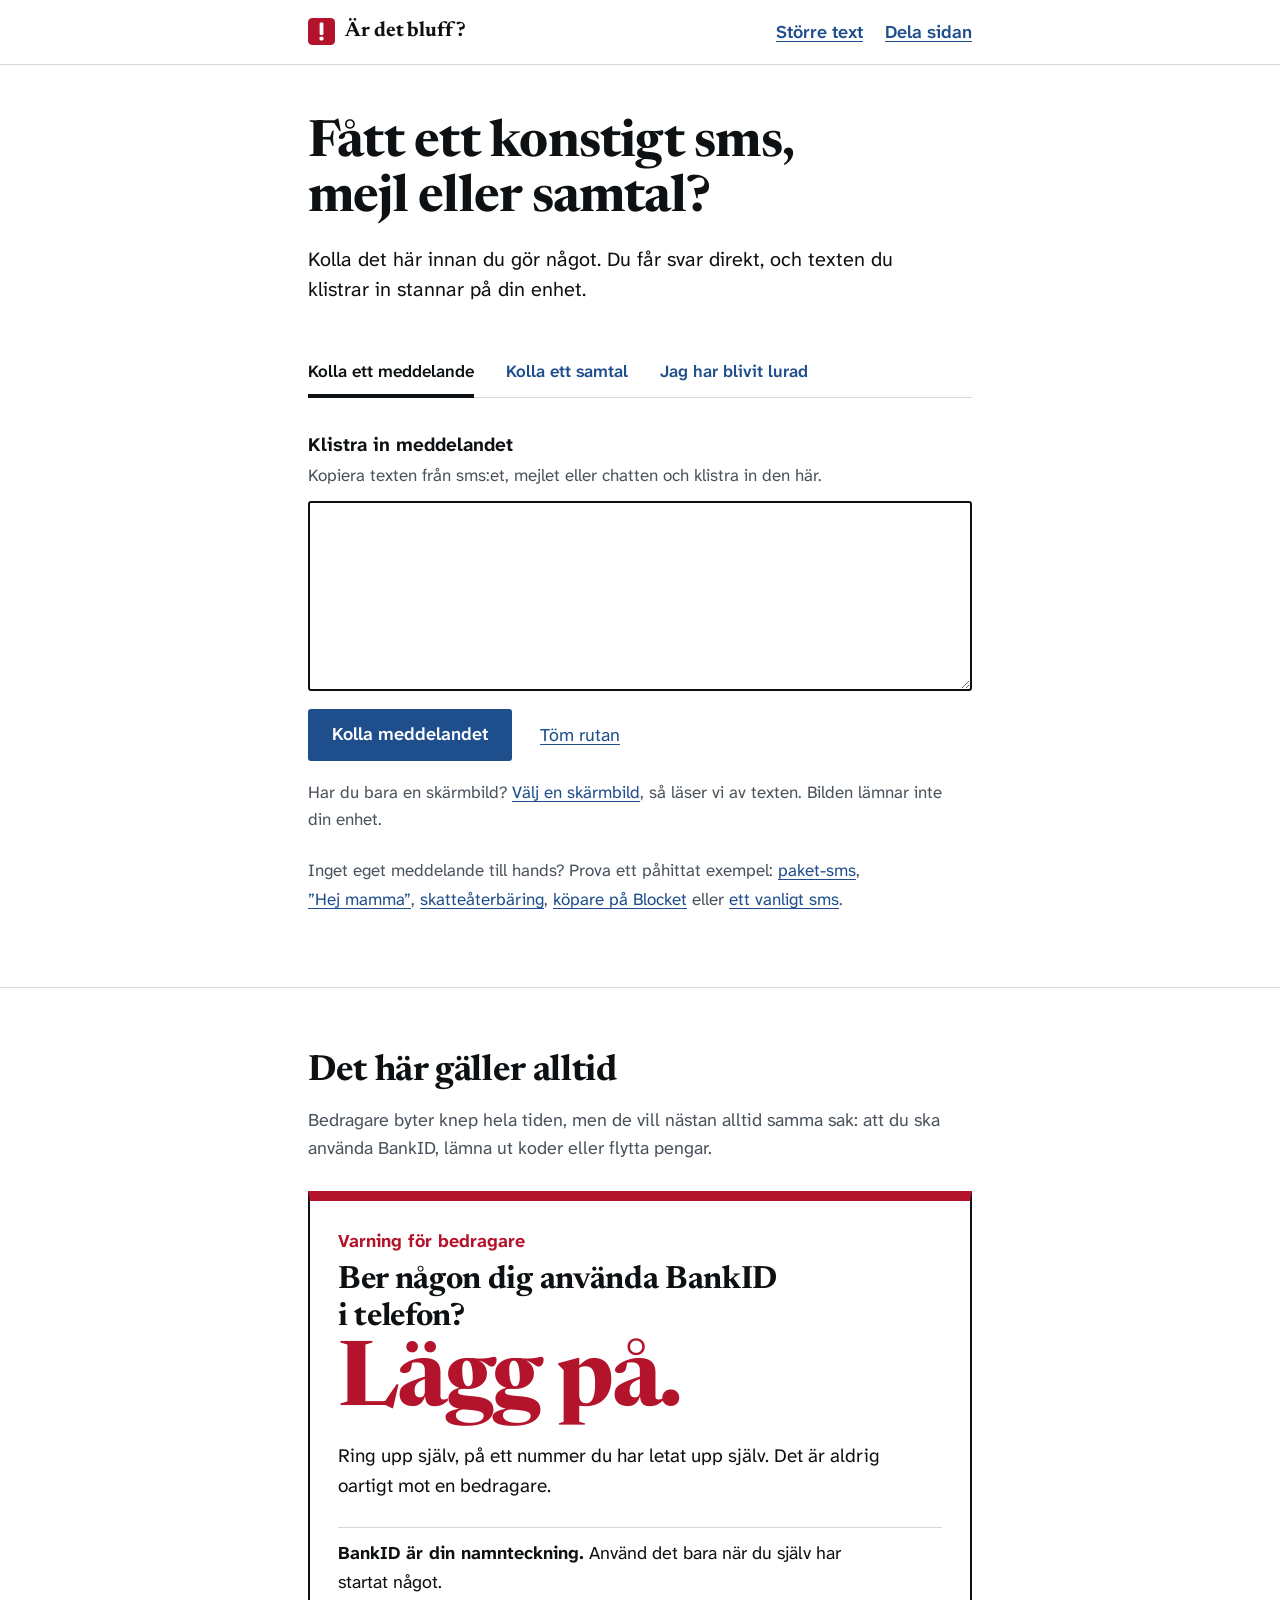
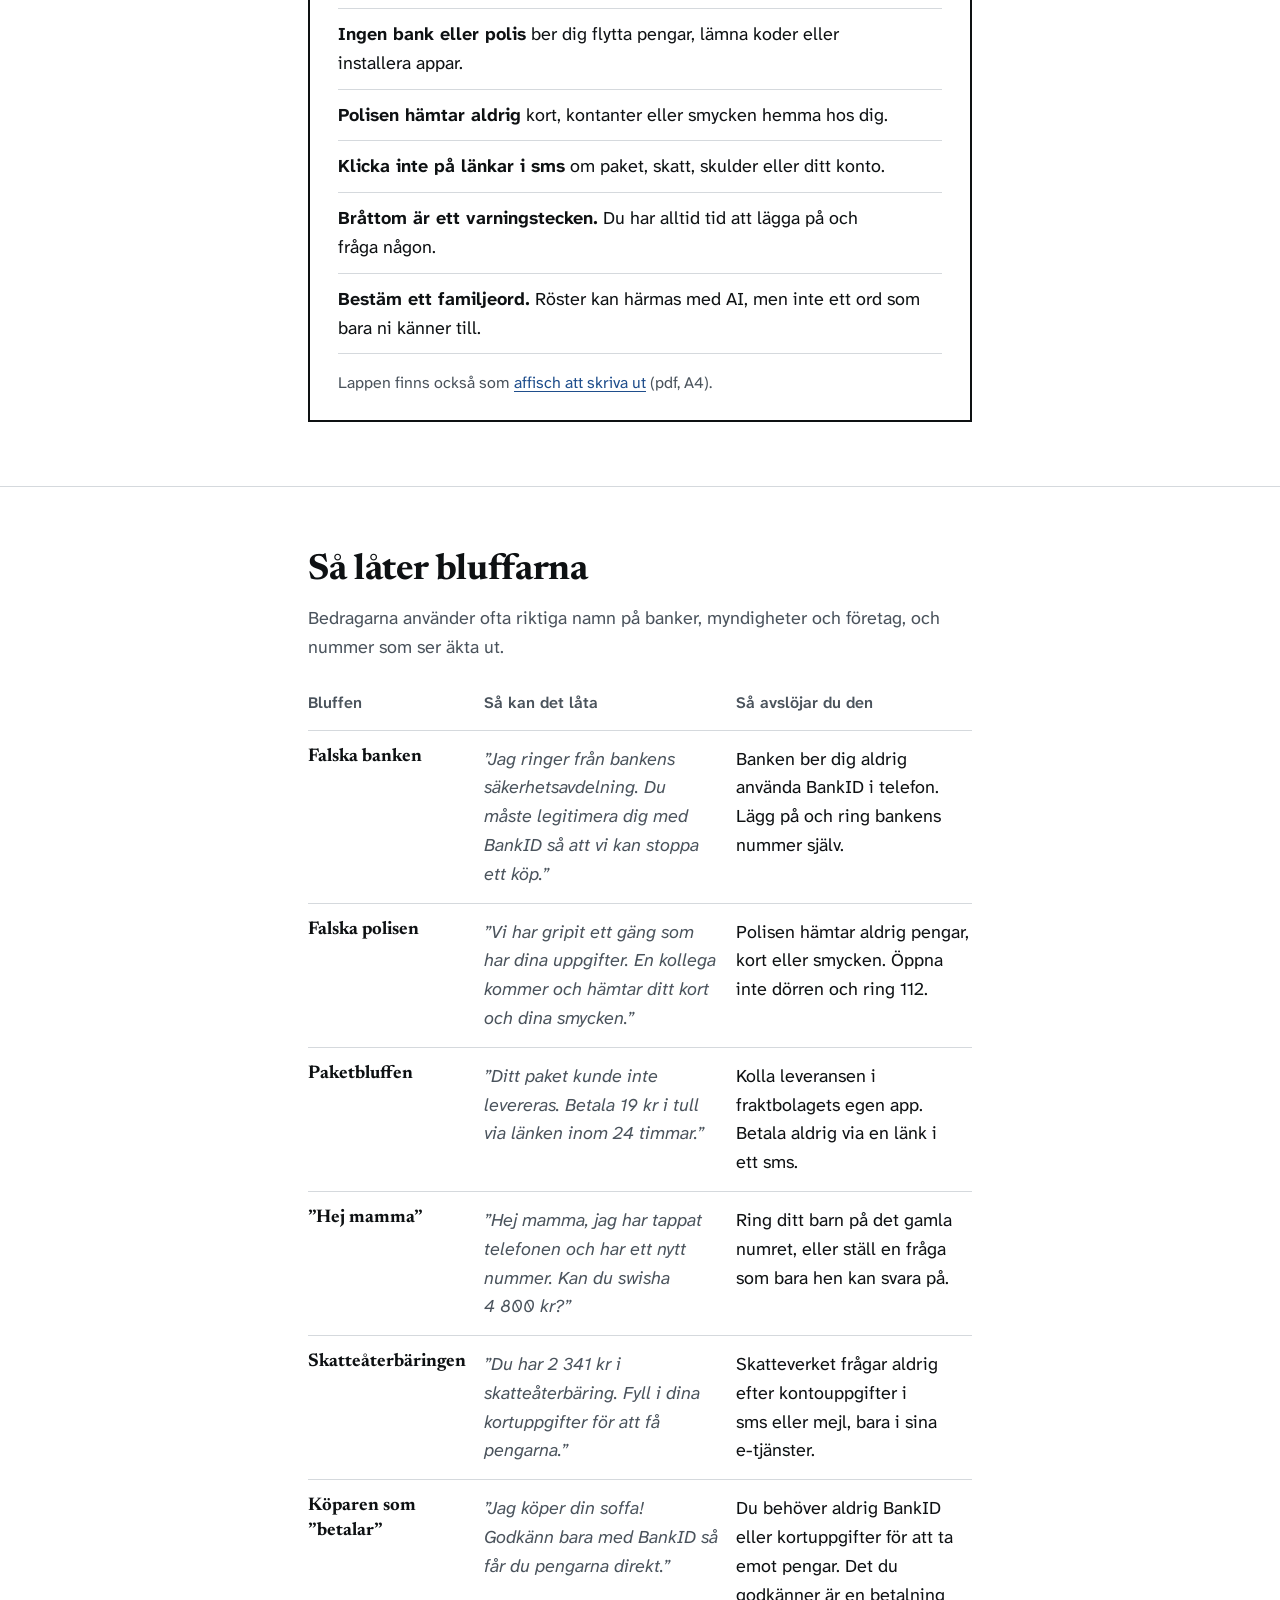
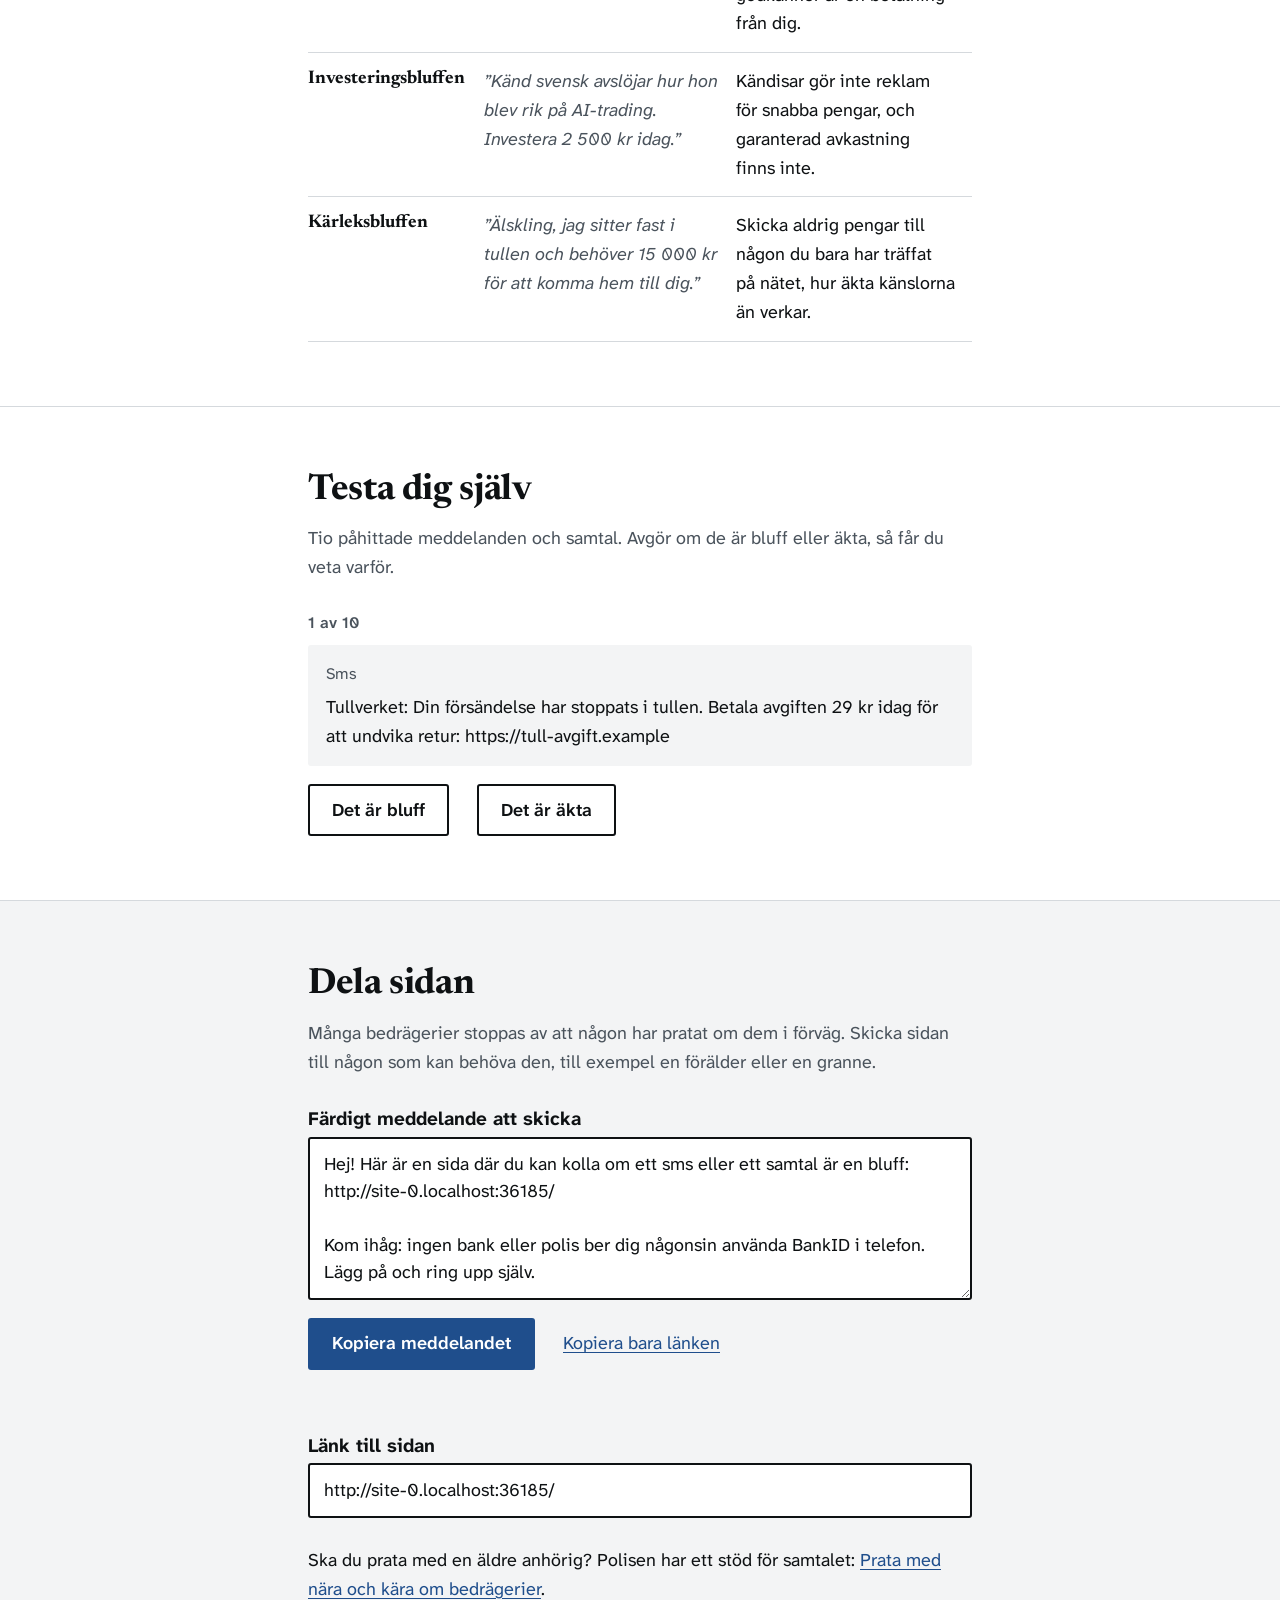
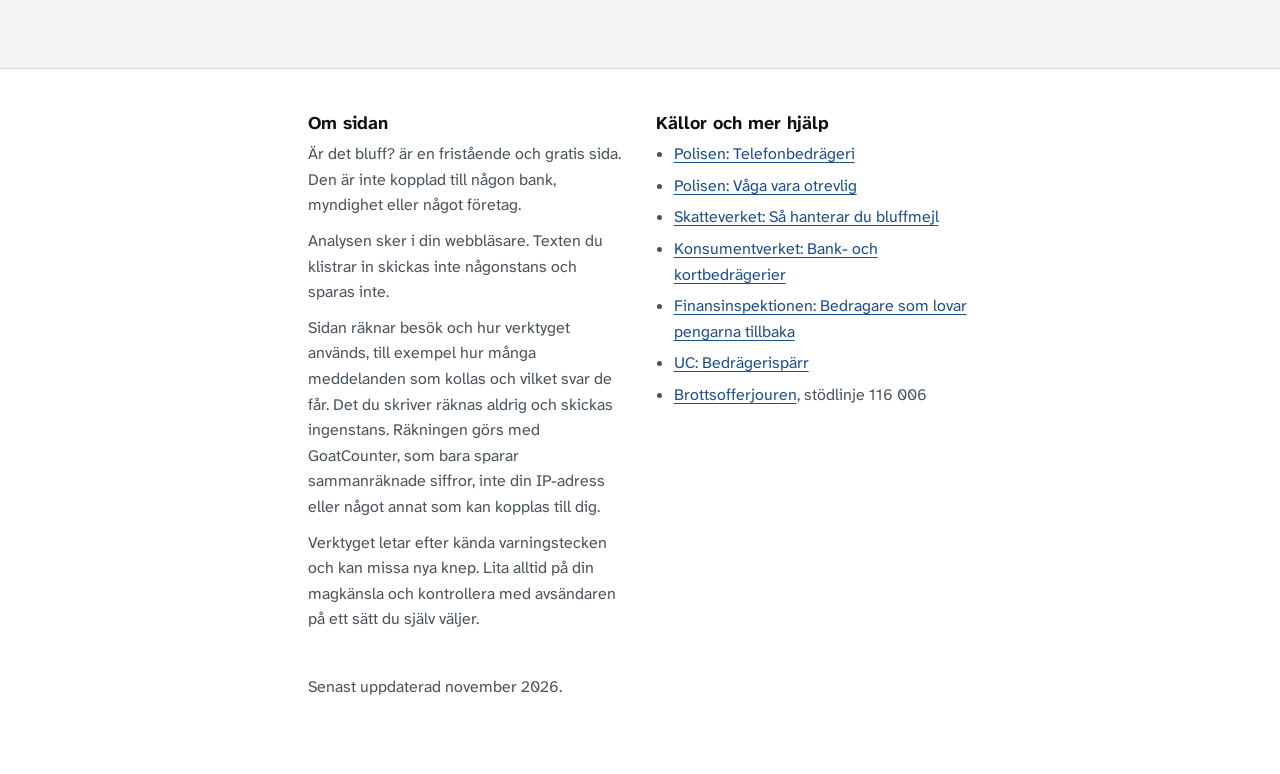
==== index.html @ 1d0a84f7 "Säkrare svar: bredare regler, grått lågt besked och rättade råd - Motorn känner igen 33 av granskarn" ====
<!doctype html>
<html lang="sv">
<head>
<meta charset="utf-8">
<meta name="viewport" content="width=device-width, initial-scale=1, viewport-fit=cover">
<meta property="og:title" content="Är det bluff?">
<meta property="og:description" content="Kolla om ett sms, mejl eller samtal är ett bedrägeri. Gratis och på svenska.">
<meta property="og:type" content="website">
<meta property="og:locale" content="sv_SE">
<meta property="og:url" content="https://tollegoransson-maker.github.io/ar-det-bluff/">
<meta property="og:image" content="https://tollegoransson-maker.github.io/ar-det-bluff/og.png">
<meta property="og:image:width" content="1200">
<meta property="og:image:height" content="630">
<meta property="og:image:alt" content="Är det bluff? Lägg på om någon ber dig använda BankID i telefon.">
<meta name="twitter:card" content="summary_large_image">
<meta name="theme-color" content="#FFFFFF">
<link rel="manifest" href="manifest.webmanifest">
<link rel="apple-touch-icon" href="icon-180.png">
<link rel="icon" href="data:image/svg+xml,%3Csvg xmlns=%27http://www.w3.org/2000/svg%27 viewBox=%270 0 64 64%27%3E%3Crect width=%2764%27 height=%2764%27 rx=%2712%27 fill=%27%23B4142B%27/%3E%3Cpath d=%27M28 13h8v26h-8zM28 45h8v8h-8z%27 fill=%27%23fff%27/%3E%3C/svg%3E">
<style>:root{color-scheme:light}[hidden]{display:none!important}</style>
<title>Är det bluff?</title>
<meta name="claude:viewport-fit-sides" content="cover">
<meta name="description" content="Kolla om ett sms, mejl eller samtal är ett bedrägeri. Gratis och på svenska. Texten du klistrar in stannar på din enhet.">
<link rel="preconnect" href="https://fonts.googleapis.com">
<link rel="preconnect" href="https://fonts.gstatic.com" crossorigin>
<link rel="stylesheet" href="https://fonts.googleapis.com/css2?family=Atkinson+Hyperlegible+Next:ital,wght@0,400;0,600;0,700;1,400&family=Newsreader:opsz,wght@6..72,600;6..72,700&display=swap">
<style>
/* Layout: en dokumentkolumn (44rem) som en tryckt konsumentguide. Varje del har sin egen form:
   verktyget, ett anslag som det i trappuppgången, en uppslagstabell och en numrerad lista.
   Rött betyder fara, gult är en överstrykningspenna. */
:root {
  --bg: #FFFFFF;
  --surface: #F3F4F5;
  --ink: #0E1113;
  --ink-2: #4A535C;
  --line: #D5D9DD;
  --field: #0E1113;
  --accent: #1F4E8C;
  --accent-hover: #163B6B;
  --on-accent: #FFFFFF;
  --danger: #B4142B;
  --danger-text: #B4142B;
  --on-danger: #FFFFFF;
  --caution-bg: #FFF0D4;
  --caution-ink: #5E3300;
  --calm-bg: #E8EFF7;
  --calm-ink: #163A63;
  --mark: #FFE27A;
  --mark-ink: #0E1113;
  --focus: #1F4E8C;
  /* Brödtexten är ritad för läsare med nedsatt syn, rubrikerna är en tidningsantikva. */
  --font-head: "Newsreader", Georgia, "Times New Roman", serif;
  --font-body: "Atkinson Hyperlegible Next", "Segoe UI", system-ui, -apple-system, Roboto, sans-serif;
}
@media (prefers-color-scheme: dark) {
  :root:not([data-theme="light"]) {
    --bg: #111315; --surface: #1A1D21; --ink: #ECEEF0; --ink-2: #A9B1BA; --line: #2D333A; --field: #8D97A1;
    --accent: #93B8EC; --accent-hover: #B7D0F3; --on-accent: #0B1624;
    --danger: #C1283E; --danger-text: #FF8F8F; --on-danger: #FFFFFF;
    --caution-bg: #35270F; --caution-ink: #FFD592;
    --calm-bg: #17283B; --calm-ink: #C3D9F4;
    --mark: #7F6110; --mark-ink: #FFF7DC; --focus: #93B8EC;
    color-scheme: dark;
  }
}
:root[data-theme="dark"] {
  --bg: #111315; --surface: #1A1D21; --ink: #ECEEF0; --ink-2: #A9B1BA; --line: #2D333A; --field: #8D97A1;
  --accent: #93B8EC; --accent-hover: #B7D0F3; --on-accent: #0B1624;
  --danger: #C1283E; --danger-text: #FF8F8F; --on-danger: #FFFFFF;
  --caution-bg: #35270F; --caution-ink: #FFD592;
  --calm-bg: #17283B; --calm-ink: #C3D9F4;
  --mark: #7F6110; --mark-ink: #FFF7DC; --focus: #93B8EC;
  color-scheme: dark;
}

*, *::before, *::after { box-sizing: border-box; }
html { -webkit-text-size-adjust: 100%; }
body { margin: 0; background: var(--bg); color: var(--ink); font-family: var(--font-body); font-size: 1.125rem; line-height: 1.6; }
a { color: var(--accent); text-underline-offset: 3px; }
a:hover { color: var(--accent-hover); text-decoration-thickness: 2px; }
:focus-visible { outline: 3px solid var(--focus); outline-offset: 3px; }
h1, h2, h3, h4 { text-wrap: balance; }
p, li, td { text-wrap: pretty; }
.sr { position: absolute; width: 1px; height: 1px; padding: 0; margin: -1px; overflow: hidden; clip: rect(0 0 0 0); white-space: nowrap; border: 0; }
.wrap {
  max-width: 44rem;
  margin-left: auto;
  margin-right: auto;
  padding-left: max(20px, env(safe-area-inset-left, 0px));
  padding-right: max(20px, env(safe-area-inset-right, 0px));
}

/* Sidhuvud */
.site-head { border-bottom: 1px solid var(--line); }
.head-row { display: flex; flex-wrap: wrap; align-items: center; justify-content: space-between; gap: 4px 16px; min-height: 64px; padding-block: 10px; }
.wordmark { font-family: var(--font-head); font-weight: 700; font-size: 1.3rem; letter-spacing: -0.005em; color: var(--ink); text-decoration: none; }
.wordmark:hover { color: var(--ink); }
.wordmark { display: inline-flex; align-items: center; gap: 10px; }
.mark { width: 1.3em; height: 1.3em; flex: none; }
.mark-bg { fill: var(--danger); }
.mark-fg { fill: var(--on-danger); }
.head-link { font-weight: 600; }

/* Inledning och verktyg */
.hero { padding-block: 52px 72px; }
h1 {
  font-family: var(--font-head); font-weight: 700;
  font-size: 2.4rem; font-size: clamp(2.2rem, 6.2vw, 3.2rem);
  line-height: 1.08; letter-spacing: -0.015em; margin: 0 0 16px; max-width: 15em;
}
.lead { font-size: 1.25rem; line-height: 1.5; margin: 0; max-width: 32em; }
.tabs { display: flex; gap: 32px; margin-top: 44px; border-bottom: 1px solid var(--line); }
.tab {
  -webkit-appearance: none; appearance: none; background: none; border: 0; border-bottom: 4px solid transparent;
  margin: 0 0 -1px; padding: 12px 0 12px; color: var(--accent); cursor: pointer; text-align: left;
  font-family: var(--font-body); font-weight: 600; font-size: 1.0625rem; line-height: 1.3;
}
.tab:hover { color: var(--accent-hover); text-decoration: underline; text-underline-offset: 3px; }
.tab[aria-selected="true"] { color: var(--ink); border-bottom-color: var(--ink); text-decoration: none; }
.panel { padding-top: 32px; }
.panel-intro { margin: 0 0 24px; max-width: 36em; }
.label { display: block; padding: 0; margin: 0 0 2px; font-weight: 700; font-size: 1.1875rem; }
.hint { margin: 0 0 12px; color: var(--ink-2); font-size: 1.0625rem; }
textarea, .field {
  display: block; width: 100%; padding: 12px 14px; border: 2px solid var(--field); border-radius: 3px;
  background: var(--bg); color: var(--ink); font: inherit; font-size: 1.125rem; line-height: 1.5;
}
textarea { min-height: 9.5rem; resize: vertical; }
.actions { display: flex; flex-wrap: wrap; align-items: center; gap: 12px 28px; margin-top: 18px; }
.btn {
  -webkit-appearance: none; appearance: none; display: inline-flex; align-items: center; justify-content: center;
  min-height: 52px; padding: 12px 24px; border: 0; border-radius: 3px; background: var(--accent); color: var(--on-accent);
  font-family: var(--font-body); font-weight: 600; font-size: 1.125rem; line-height: 1.2; cursor: pointer;
}
.btn:hover { background: var(--accent-hover); }
.linkbtn {
  -webkit-appearance: none; appearance: none; background: none; border: 0; padding: 0; margin: 0;
  color: var(--accent); font: inherit; text-decoration: underline; text-underline-offset: 3px; cursor: pointer;
}
.linkbtn:hover { color: var(--accent-hover); text-decoration-thickness: 2px; }
.linkbtn[aria-pressed="true"] { color: var(--ink); font-weight: 700; text-decoration: none; }
.examples { margin: 22px 0 0; max-width: 38em; color: var(--ink-2); font-size: 1.0625rem; line-height: 1.75; }

/* Svar */
.result { margin-top: 28px; }
.result:empty { display: none; }
.example-note { margin: 0 0 12px; color: var(--ink-2); font-size: 1rem; }
.verdict { padding: 22px 24px 24px; border-radius: 3px; background: var(--v-bg); color: var(--v-ink); }
.verdict.high { --v-bg: var(--danger); --v-ink: var(--on-danger); }
.verdict.medium { --v-bg: var(--caution-bg); --v-ink: var(--caution-ink); }
/* Inga träffar är inget friande besked: neutral grå, inte lugnande blå eller grön. */
.verdict.low { --v-bg: var(--surface); --v-ink: var(--ink); border-left: 5px solid var(--ink-2); }
.trunc { margin: 0 0 12px; font-weight: 600; }
.verdict-title {
  font-family: var(--font-head); font-weight: 700; font-size: 1.75rem; font-size: clamp(1.6rem, 4.6vw, 2.05rem);
  line-height: 1.15; letter-spacing: -0.01em; margin: 0 0 8px;
}
.verdict p { margin: 0; }
.verdict .verdict-kind { margin-top: 12px; font-size: 1.0625rem; }
.verdict ul { margin: 14px 0 0; padding-left: 1.25em; }
.verdict li + li { margin-top: 6px; }
.verdict a { color: inherit; font-weight: 700; }
.verdict .verdict-more { margin-top: 14px; }
.result h4 { margin: 32px 0 8px; font-size: 1.25rem; line-height: 1.3; }
.list { margin: 0; padding-left: 1.25em; }
.list li + li { margin-top: 8px; }
.official { margin: 16px 0 0; }
.marked { padding: 16px 18px; border-radius: 3px; background: var(--surface); white-space: pre-wrap; overflow-wrap: anywhere; max-height: 24rem; overflow: auto; }
.marked mark { color: var(--mark-ink); background: var(--mark); padding: 0 0.1em; border-radius: 2px; -webkit-box-decoration-break: clone; box-decoration-break: clone; }
.marked mark.crit { box-shadow: inset 0 -2px 0 var(--danger); }
.marked sup { font-family: var(--font-body); font-weight: 700; font-size: 0.72em; line-height: 0; margin-left: 0.2em; }
.key { margin: 14px 0 0; padding-left: 1.6em; color: var(--ink-2); }
.key li { padding-left: 0.2em; }
.key li + li { margin-top: 8px; }
.key li::marker { font-weight: 700; color: var(--ink); }
.key strong { color: var(--ink); }
.none { margin: 20px 0 0; }
.empty { margin: 0; color: var(--ink-2); }

/* Samtal */
.checks { min-width: 0; margin: 0; padding: 0; border: 0; }
.checks legend { margin-bottom: 10px; }
.check { display: grid; grid-template-columns: 30px minmax(0, 1fr); gap: 16px; align-items: start; padding: 14px 0; border-top: 1px solid var(--line); cursor: pointer; }
.check:last-of-type { border-bottom: 1px solid var(--line); }
.check input {
  -webkit-appearance: none; appearance: none; display: grid; place-items: center; width: 30px; height: 30px; margin: 0;
  border: 2px solid var(--field); border-radius: 3px; background: var(--bg); cursor: pointer;
}
.check input::after { content: ""; width: 14px; height: 8px; border-left: 3px solid var(--bg); border-bottom: 3px solid var(--bg); transform: translateY(-2px) rotate(-45deg); opacity: 0; }
.check input:checked { background: var(--ink); border-color: var(--ink); }
.check input:checked::after { opacity: 1; }
/* Rådet syns direkt under det man kryssar i, så att man inte behöver leta längst ner. */
.check-note { display: none; margin-top: 8px; padding-left: 12px; border-left: 4px solid var(--danger); font-weight: 600; }
.check-note.calm { border-left-color: var(--ink-2); }
.check input:checked + span .check-note { display: block; }
.callresult { margin-top: 28px; }
.callresult:empty { display: none; }
.callreset { margin: 16px 0 0; }

/* Lurad */
.steps { list-style: none; margin: 0; padding: 0; counter-reset: step; }
.steps li { counter-increment: step; display: grid; grid-template-columns: 2.5rem minmax(0, 1fr); gap: 8px; padding: 18px 0; border-top: 1px solid var(--line); }
.steps li:last-child { border-bottom: 1px solid var(--line); }
.steps li::before { content: counter(step); font-family: var(--font-head); font-weight: 700; font-size: 1.5rem; line-height: 1.2; }
.steps h3 { margin: 0 0 4px; font-size: 1.1875rem; line-height: 1.35; }
.steps p { margin: 0; }
.num { font-weight: 700; white-space: nowrap; }

/* Avsnitt */
.section { padding-block: 64px; border-top: 1px solid var(--line); }
h2 {
  font-family: var(--font-head); font-weight: 700; font-size: 1.9rem; font-size: clamp(1.75rem, 4.6vw, 2.25rem);
  line-height: 1.15; letter-spacing: -0.01em; margin: 0 0 12px;
}
.intro { margin: 0 0 28px; max-width: 36em; color: var(--ink-2); }

/* Anslaget, samma som affischen */
.notice { padding: 26px 28px 24px; border: 2px solid var(--ink); border-top: 10px solid var(--danger); background: var(--bg); }
.notice-kicker { margin: 0; font-weight: 700; color: var(--danger-text); }
.notice-q {
  margin: 6px 0 0; font-family: var(--font-head); font-weight: 700; font-size: 1.6rem; font-size: clamp(1.45rem, 4.4vw, 2rem);
  line-height: 1.15; letter-spacing: -0.01em; max-width: 17em;
}
.notice-stop {
  margin: 6px 0 0; font-family: var(--font-head); font-weight: 700; font-size: 4rem; font-size: clamp(3.3rem, 13vw, 5.6rem);
  line-height: 0.95; letter-spacing: -0.025em; color: var(--danger-text);
}
.notice-sub { margin: 14px 0 0; font-size: 1.1875rem; max-width: 30em; }
.notice-rules { list-style: none; margin: 26px 0 0; padding: 0; }
.notice-rules li { padding: 11px 0; border-top: 1px solid var(--line); }
.notice-rules li:last-child { border-bottom: 1px solid var(--line); }
.notice-foot { margin: 16px 0 0; font-size: 1rem; color: var(--ink-2); }

/* Uppslagstabellen */
.scams { width: 100%; border-collapse: collapse; }
.scams th, .scams td { padding: 14px 18px 14px 0; border-top: 1px solid var(--line); text-align: left; vertical-align: top; }
.scams thead th { padding-top: 0; border-top: 0; color: var(--ink-2); font-size: 1rem; font-weight: 600; }
.scams tbody tr:last-child > * { border-bottom: 1px solid var(--line); }
.scams tbody th { width: 24%; font-family: var(--font-head); font-weight: 700; font-size: 1.15rem; line-height: 1.35; }
.scams td.say { width: 38%; color: var(--ink-2); font-style: italic; }
.scams td:last-child { padding-right: 0; }

/* Dela */
.section-share { background: var(--surface); }
.copystatus { min-height: 1.6em; margin: 12px 0 0; font-weight: 600; }
.linkline { margin-top: 20px; }
.share-more { margin: 28px 0 0; max-width: 38em; }

/* Större text, uppläsning och skärmbild */
html.big { font-size: 118.75%; }
.head-tools { display: flex; align-items: center; gap: 22px; }
.head-tools .linkbtn { font-weight: 600; }
.head-tools { margin-left: auto; }
.wordmark, .head-tools .linkbtn, .head-tools a { white-space: nowrap; }
.speak { margin-top: 14px; }
.verdict .panel-link { color: inherit; font-weight: 700; }
.ocr-line { margin: 18px 0 0; color: var(--ink-2); font-size: 1.0625rem; }
.ocr-status { margin: 10px 0 0; font-weight: 600; }
.ocr-status:empty { display: none; }
.helpful { margin: 24px 0 0; color: var(--ink-2); }

/* Testa dig själv */
.quiz { max-width: 38em; }
.quiz-count { margin: 0 0 10px; color: var(--ink-2); font-size: 1rem; font-weight: 600; }
.quiz-msg { padding: 16px 18px; border-radius: 3px; background: var(--surface); }
.quiz-from { margin: 0 0 6px; color: var(--ink-2); font-size: 1rem; }
.quiz-text { margin: 0; white-space: pre-wrap; overflow-wrap: anywhere; }
.btn-alt { background: transparent; color: var(--ink); box-shadow: inset 0 0 0 2px var(--ink); }
.btn-alt:hover { background: var(--surface); }
.btn-alt[aria-pressed="true"] { background: var(--ink); color: var(--bg); }
.btn[disabled] { cursor: default; }
.btn-alt[disabled]:not([aria-pressed="true"]) { opacity: 0.45; }
.quiz-feedback { margin-top: 18px; padding: 18px 20px; border-radius: 3px; }
.quiz-feedback.right { background: var(--calm-bg); color: var(--calm-ink); }
.quiz-feedback.wrong { background: var(--caution-bg); color: var(--caution-ink); }
.quiz-feedback h3 { margin: 0 0 6px; font-family: var(--font-head); font-weight: 700; font-size: 1.4rem; line-height: 1.2; }
.quiz-feedback p { margin: 0; }
.quiz-score { margin: 0 0 8px; font-family: var(--font-head); font-weight: 700; font-size: 2rem; font-size: clamp(1.8rem, 5vw, 2.4rem); line-height: 1.1; }
.quiz-comment { margin: 0; }

/* Sidfot */
.site-foot { padding-block: 44px 64px; border-top: 1px solid var(--line); color: var(--ink-2); font-size: 1rem; }
.foot-grid { display: grid; gap: 32px; }
.site-foot h2 { margin: 0 0 8px; font-family: var(--font-body); font-weight: 700; font-size: 1.125rem; letter-spacing: 0; color: var(--ink); }
.site-foot p { margin: 0 0 10px; }
.sources { margin: 0; padding-left: 1.1em; }
.sources li + li { margin-top: 6px; }
.updated { grid-column: 1 / -1; margin: 0; }

@media (min-width: 720px) {
  .foot-grid { grid-template-columns: repeat(2, minmax(0, 1fr)); }
}
@media (max-width: 640px) {
  .scams thead { position: absolute; width: 1px; height: 1px; overflow: hidden; clip: rect(0 0 0 0); }
  .scams, .scams tbody, .scams tr, .scams th, .scams td { display: block; width: auto; }
  .scams tbody tr { padding: 16px 0; border-top: 1px solid var(--line); }
  .scams tbody tr:last-child { border-bottom: 1px solid var(--line); }
  .scams tbody th, .scams td { padding: 0; border: 0 !important; }
  .scams tbody th, .scams td.say { width: auto; }
  .scams td { margin-top: 8px; }
  .scams td::before { content: attr(data-label); display: block; color: var(--ink-2); font-size: 0.95rem; font-style: normal; font-weight: 600; }
}
@media (max-width: 600px) {
  .hero { padding-block: 24px 56px; }
  h1 { font-size: 1.95rem; margin-bottom: 10px; }
  .lead { font-size: 1.125rem; }
  .section { padding-block: 48px; }
  .tabs { display: grid; grid-template-columns: repeat(3, minmax(0, 1fr)); gap: 14px; margin-top: 24px; }
  .tab { font-size: 1rem; }
  .panel { padding-top: 22px; }
  .verdict { padding: 18px 18px 20px; }
  .notice { padding: 20px 18px 18px; }
}
/* Smala skärmar och stor text: flikarna ställs under varandra så att långa ord får plats */
@media (max-width: 420px) {
  .tabs { display: grid; grid-template-columns: minmax(0, 1fr); gap: 0; }
  .tab { margin: 0; padding: 10px 0 10px 12px; border-bottom: 0; border-left: 4px solid transparent; }
  .tab[aria-selected="true"] { border-left-color: var(--ink); }
}
@media (max-width: 600px) {
  html.big .tabs { display: grid; grid-template-columns: minmax(0, 1fr); gap: 0; }
  html.big .tab { margin: 0; padding: 10px 0 10px 12px; border-bottom: 0; border-left: 4px solid transparent; }
  html.big .tab[aria-selected="true"] { border-left-color: var(--ink); }
}
@media (prefers-reduced-motion: reduce) {
  *, *::before, *::after { animation: none !important; transition: none !important; }
}
</style>
</head>
<body>
<header class="site-head">
  <div class="wrap head-row">
    <a class="wordmark" href="#verktyg"><svg class="mark" viewBox="0 0 100 100" aria-hidden="true"><rect class="mark-bg" width="100" height="100" rx="16"/><rect class="mark-fg" x="43" y="17" width="14" height="46" rx="4"/><circle class="mark-fg" cx="50" cy="76" r="8"/></svg>Är det bluff?</a>
    <div class="head-tools">
      <button class="linkbtn" id="bigtext" type="button" aria-pressed="false">Större text</button>
      <a class="head-link" href="#dela">Dela sidan</a>
    </div>
  </div>
</header>

<main>
  <section class="hero" id="verktyg" aria-labelledby="titel">
    <div class="wrap">
      <h1 id="titel">Fått ett konstigt sms, mejl eller samtal?</h1>
      <p class="lead">Kolla det här innan du gör något. Du får svar direkt, och texten du klistrar in stannar på din enhet.</p>

      <div class="tabs" role="tablist" aria-label="Vad vill du kolla?">
        <button class="tab" role="tab" id="tab-meddelande" aria-controls="panel-meddelande" aria-selected="true">Kolla ett meddelande</button>
        <button class="tab" role="tab" id="tab-samtal" aria-controls="panel-samtal" aria-selected="false" tabindex="-1">Kolla ett samtal</button>
        <button class="tab" role="tab" id="tab-lurad" aria-controls="panel-lurad" aria-selected="false" tabindex="-1">Jag har blivit lurad</button>
      </div>

      <div class="panel" role="tabpanel" id="panel-meddelande" aria-labelledby="tab-meddelande">
        <label class="label" for="msg">Klistra in meddelandet</label>
        <p class="hint" id="msg-hint">Kopiera texten från sms:et, mejlet eller chatten och klistra in den här.</p>
        <textarea id="msg" rows="6" spellcheck="false" autocomplete="off" aria-describedby="msg-hint"></textarea>
        <div class="actions">
          <button class="btn" id="check" type="button">Kolla meddelandet</button>
          <button class="linkbtn" id="clear" type="button">Töm rutan</button>
        </div>
        <div class="result" id="result" aria-live="polite"></div>
        <p class="ocr-line" id="ocr" hidden>Har du bara en skärmbild? <button class="linkbtn" id="ocr-pick" type="button">Välj en skärmbild</button>, så läser vi av texten. Bilden lämnar inte din enhet.</p>
        <input type="file" id="ocr-file" accept="image/*" hidden>
        <p class="ocr-status" id="ocr-status" role="status"></p>
        <p class="examples">Inget eget meddelande till hands? Prova ett påhittat exempel:
          <button class="linkbtn" type="button" data-ex="paket" aria-pressed="false">paket-sms</button>,
          <button class="linkbtn" type="button" data-ex="mamma" aria-pressed="false">”Hej mamma”</button>,
          <button class="linkbtn" type="button" data-ex="skatt" aria-pressed="false">skatteåterbäring</button>,
          <button class="linkbtn" type="button" data-ex="blocket" aria-pressed="false">köpare på Blocket</button>
          eller <button class="linkbtn" type="button" data-ex="vanligt" aria-pressed="false">ett vanligt sms</button>.
        </p>
        <noscript><p>Verktyget behöver JavaScript. Reglerna längre ner på sidan gäller ändå.</p></noscript>
      </div>

      <div class="panel" role="tabpanel" id="panel-samtal" aria-labelledby="tab-samtal" hidden>
        <p class="panel-intro"><strong>Pågår samtalet just nu?</strong> Du får alltid lägga på. Polisens råd är att våga vara otrevlig.</p>
        <fieldset class="checks">
          <legend class="label">Kryssa i det som stämmer</legend>
          <label class="check"><input type="checkbox" id="q-caller" value="caller"><span>Personen säger att hen ringer från en bank, polisen, en myndighet eller ett företag.</span></label>
          <label class="check"><input type="checkbox" id="q-bankid" value="bankid"><span>Personen vill att du loggar in, legitimerar dig eller skriver under med BankID.</span></label>
          <label class="check"><input type="checkbox" id="q-codes" value="codes"><span>Personen frågar efter koder, kortnummer, lösenord eller ditt personnummer.</span></label>
          <label class="check"><input type="checkbox" id="q-money" value="money"><span>Personen vill att du flyttar pengar, till exempel till ett ”säkert konto”.</span></label>
          <label class="check"><input type="checkbox" id="q-remote" value="remote"><span>Personen ber dig installera en app, dela skärmen eller låta hen styra din dator eller telefon.</span></label>
          <label class="check"><input type="checkbox" id="q-pickup" value="pickup"><span>Någon ska komma hem till dig och hämta kort, kontanter eller smycken.</span></label>
          <label class="check"><input type="checkbox" id="q-pressure" value="pressure"><span>Det är bråttom, eller du får inte lägga på eller prata med någon annan.</span></label>
          <label class="check"><input type="checkbox" id="q-offer" value="offer"><span>Samtalet handlar om en investering, en vinst eller pengar du ska få tillbaka.</span></label>
          <label class="check"><input type="checkbox" id="q-family" value="family"><span>Någon i din familj sägs vara i trubbel och behöva pengar snabbt.</span></label>
        </fieldset>
        <div class="callresult" id="callresult" aria-live="polite"></div>
        <p class="callreset"><button class="linkbtn" id="callreset" type="button" hidden>Börja om</button></p>
      </div>

      <div class="panel" role="tabpanel" id="panel-lurad" aria-labelledby="tab-lurad" hidden>
        <p class="panel-intro"><strong>Agera direkt.</strong> Ju snabbare du ringer banken, desto större är chansen att stoppa pengarna. Du har inget att skämmas för.</p>
        <ol class="steps">
          <li><div><h3>Ring din bank direkt</h3><p>Be dem spärra kort, BankID och internetbank och stoppa betalningar som inte har gått iväg än. Bankerna har spärrtjänst dygnet runt. Numret finns på bankens webbplats och ofta på baksidan av ditt kort. Använd aldrig ett nummer som bedragaren har gett dig.</p></div></li>
          <li><div><h3>Polisanmäl</h3><p>Ring <a class="num" href="tel:11414">114&nbsp;14</a> eller gå till en polisstation. Pågår brottet just nu, eller är någon på väg hem till dig? Ring <a class="num" href="tel:112">112</a>. Radera inget: spara sms, mejl, skärmbilder, telefonnummer och kontonummer som bevis. <a href="https://polisen.se/utsatt-for-brott/polisanmalan/bedragerier/bedragerier/telefonbedrageri/" target="_blank" rel="noopener">Polisen om telefonbedrägerier</a>.</p></div></li>
          <li><div><h3>Begär pengarna tillbaka</h3><p>Kontakta banken skriftligt så snart du kan, och senast inom 13&nbsp;månader. Har bedragaren gjort betalningar som du inte själv har godkänt, även om du loggade in med BankID åt hen, ska du oftast få tillbaka det mesta. Banken får dra högst 400&nbsp;kr i självrisk, och mer bara om du har varit grovt oaktsam. Efter en dom i Högsta domstolen är det banken som måste visa det. Har du själv gjort betalningen, till exempel en Swish till bedragaren, räknas den oftast inte som obehörig och chansen är mindre. Fråga ändå. Konsumentverket har <a href="https://www.konsumentverket.se/konsumentratt/bankbedragerier-och-kortbedragerier/" target="_blank" rel="noopener">brevmallar att skicka till banken</a>. Säger banken nej kan du anmäla till <a href="https://www.arn.se/konsument/" target="_blank" rel="noopener">Allmänna reklamationsnämnden, ARN</a>. Det kostar 150&nbsp;kr.</p></div></li>
          <li><div><h3>Har du lämnat ut personnummer, BankID eller id-kort?</h3><p>Lägg en <a href="https://www.minuc.se/bedragerisparr" target="_blank" rel="noopener">bedrägerispärr hos UC</a> direkt. Den gör det svårare att ta lån i ditt namn och läggs också hos flera andra kreditupplysningsföretag. Spärren gäller först i två veckor. Ladda upp en kopia av polisanmälan, så förlängs den.</p></div></li>
          <li><div><h3>Har du lämnat ut ett lösenord?</h3><p>Byt det direkt, och börja med din e-post. Använd olika lösenord för olika tjänster.</p></div></li>
          <li><div><h3>Har någon styrt din dator eller telefon?</h3><p>Koppla bort internet och avinstallera appen. Låt någon du litar på gå igenom enheten innan du loggar in på banken igen.</p></div></li>
          <li><div><h3>Se upp för nästa bluff</h3><p>Efter ett bedrägeri hör ofta någon av sig och lovar att få tillbaka pengarna mot en avgift. Det är en ny bluff. Ingen myndighet ringer och erbjuder sådan hjälp mot betalning.</p></div></li>
          <li><div><h3>Prata med någon</h3><p>Bedragarna är proffs, och det kan hända vem som helst. <a href="https://www.brottsofferjouren.se/" target="_blank" rel="noopener">Brottsofferjouren</a> ger gratis stöd på <a class="num" href="tel:116006">116&nbsp;006</a>.</p></div></li>
        </ol>
      </div>
    </div>
  </section>

  <section class="section" id="regler" aria-labelledby="regler-h">
    <div class="wrap">
      <h2 id="regler-h">Det här gäller alltid</h2>
      <p class="intro">Bedragare byter knep hela tiden, men de vill nästan alltid samma sak: att du ska använda BankID, lämna ut koder eller flytta pengar.</p>
      <div class="notice">
        <p class="notice-kicker">Varning för bedragare</p>
        <p class="notice-q">Ber någon dig använda BankID i telefon?</p>
        <p class="notice-stop">Lägg på.</p>
        <p class="notice-sub">Ring upp själv, på ett nummer du har letat upp själv. Det är aldrig oartigt mot en bedragare.</p>
        <ul class="notice-rules">
          <li><strong>BankID är din namnteckning.</strong> Använd det bara när du själv har startat något.</li>
          <li><strong>Ingen bank eller polis</strong> ber dig flytta pengar, lämna koder eller installera appar.</li>
          <li><strong>Polisen hämtar aldrig</strong> kort, kontanter eller smycken hemma hos dig.</li>
          <li><strong>Klicka inte på länkar i sms</strong> om paket, skatt, skulder eller ditt konto.</li>
          <li><strong>Bråttom är ett varningstecken.</strong> Du har alltid tid att lägga på och fråga någon.</li>
          <li><strong>Bestäm ett familjeord.</strong> Röster kan härmas med AI, men inte ett ord som bara ni känner till.</li>
        </ul>
        <p class="notice-foot">Lappen finns också som <a href="affisch.pdf" data-goatcounter-click="affisch-pdf">affisch att skriva ut</a> (pdf, A4).</p>
      </div>
    </div>
  </section>

  <section class="section" id="bluffar" aria-labelledby="bluffar-h">
    <div class="wrap">
      <h2 id="bluffar-h">Så låter bluffarna</h2>
      <p class="intro">Bedragarna använder ofta riktiga namn på banker, myndigheter och företag, och nummer som ser äkta ut.</p>
      <table class="scams">
        <thead><tr><th scope="col">Bluffen</th><th scope="col">Så kan det låta</th><th scope="col">Så avslöjar du den</th></tr></thead>
        <tbody>
          <tr><th scope="row">Falska banken</th><td class="say" data-label="Så kan det låta">”Jag ringer från bankens säkerhetsavdelning. Du måste legitimera dig med BankID så att vi kan stoppa ett köp.”</td><td data-label="Så avslöjar du den">Banken ber dig aldrig använda BankID i telefon. Lägg på och ring bankens nummer själv.</td></tr>
          <tr><th scope="row">Falska polisen</th><td class="say" data-label="Så kan det låta">”Vi har gripit ett gäng som har dina uppgifter. En kollega kommer och hämtar ditt kort och dina smycken.”</td><td data-label="Så avslöjar du den">Polisen hämtar aldrig pengar, kort eller smycken. Öppna inte dörren och ring 112.</td></tr>
          <tr><th scope="row">Paketbluffen</th><td class="say" data-label="Så kan det låta">”Ditt paket kunde inte levereras. Betala 19&nbsp;kr i tull via länken inom 24&nbsp;timmar.”</td><td data-label="Så avslöjar du den">Kolla leveransen i fraktbolagets egen app. Betala aldrig via en länk i ett sms.</td></tr>
          <tr><th scope="row">”Hej mamma”</th><td class="say" data-label="Så kan det låta">”Hej mamma, jag har tappat telefonen och har ett nytt nummer. Kan du swisha 4&nbsp;800&nbsp;kr?”</td><td data-label="Så avslöjar du den">Ring ditt barn på det gamla numret, eller ställ en fråga som bara hen kan svara på.</td></tr>
          <tr><th scope="row">Skatteåterbäringen</th><td class="say" data-label="Så kan det låta">”Du har 2&nbsp;341&nbsp;kr i skatteåterbäring. Fyll i dina kortuppgifter för att få pengarna.”</td><td data-label="Så avslöjar du den">Skatteverket frågar aldrig efter kontouppgifter i sms eller mejl, bara i sina e-tjänster.</td></tr>
          <tr><th scope="row">Köparen som ”betalar”</th><td class="say" data-label="Så kan det låta">”Jag köper din soffa! Godkänn bara med BankID så får du pengarna direkt.”</td><td data-label="Så avslöjar du den">Du behöver aldrig BankID eller kortuppgifter för att ta emot pengar. Det du godkänner är en betalning från dig.</td></tr>
          <tr><th scope="row">Investeringsbluffen</th><td class="say" data-label="Så kan det låta">”Känd svensk avslöjar hur hon blev rik på AI-trading. Investera 2&nbsp;500&nbsp;kr idag.”</td><td data-label="Så avslöjar du den">Kändisar gör inte reklam för snabba pengar, och garanterad avkastning finns inte.</td></tr>
          <tr><th scope="row">Kärleksbluffen</th><td class="say" data-label="Så kan det låta">”Älskling, jag sitter fast i tullen och behöver 15&nbsp;000&nbsp;kr för att komma hem till dig.”</td><td data-label="Så avslöjar du den">Skicka aldrig pengar till någon du bara har träffat på nätet, hur äkta känslorna än verkar.</td></tr>
        </tbody>
      </table>
    </div>
  </section>

  <section class="section" id="testa" aria-labelledby="testa-h">
    <div class="wrap">
      <h2 id="testa-h">Testa dig själv</h2>
      <p class="intro">Tio påhittade meddelanden och samtal. Avgör om de är bluff eller äkta, så får du veta varför.</p>
      <div class="quiz" id="quiz"><noscript><p>Testet behöver JavaScript.</p></noscript></div>
    </div>
  </section>

  <section class="section section-share" id="dela" aria-labelledby="dela-h">
    <div class="wrap">
      <h2 id="dela-h">Dela sidan</h2>
      <p class="intro">Många bedrägerier stoppas av att någon har pratat om dem i förväg. Skicka sidan till någon som kan behöva den, till exempel en förälder eller en granne.</p>
      <label class="label" for="sharemsg">Färdigt meddelande att skicka</label>
      <textarea id="sharemsg" rows="5" readonly></textarea>
      <div class="actions">
        <button class="btn" id="copymsg" type="button">Kopiera meddelandet</button>
        <button class="linkbtn" id="copylink" type="button">Kopiera bara länken</button>
      </div>
      <p class="copystatus" id="copystatus" role="status"></p>
      <div class="linkline" id="linkline">
        <label class="label" for="sharelink">Länk till sidan</label>
        <input class="field" id="sharelink" type="text" readonly>
      </div>
      <p class="share-more">Ska du prata med en äldre anhörig? Polisen har ett stöd för samtalet: <a href="https://polisen.se/utsatt-for-brott/skydda-dig-mot-brott/brott-mot-aldre-och-personer-med-funktionsnedsattning/prata-med-nara-och-kara-om-bedragerier/" target="_blank" rel="noopener">Prata med nära och kära om bedrägerier</a>.</p>
    </div>
  </section>
</main>

<footer class="site-foot">
  <div class="wrap foot-grid">
    <div>
      <h2>Om sidan</h2>
      <p>Är det bluff? är en fristående och gratis sida. Den är inte kopplad till någon bank, myndighet eller något företag.</p>
      <p>Analysen sker i din webbläsare. Texten du klistrar in skickas inte någonstans och sparas inte.</p>
      <p>Sidan räknar besök och hur verktyget används, till exempel hur många meddelanden som kollas och vilket svar de får. Det du skriver räknas aldrig och skickas ingenstans. Räkningen görs med GoatCounter, som bara sparar sammanräknade siffror, inte din IP-adress eller något annat som kan kopplas till dig.</p>
      <p>Verktyget letar efter kända varningstecken och kan missa nya knep. Lita alltid på din magkänsla och kontrollera med avsändaren på ett sätt du själv väljer.</p>
    </div>
    <div>
      <h2>Källor och mer hjälp</h2>
      <ul class="sources">
        <li><a href="https://polisen.se/utsatt-for-brott/polisanmalan/bedragerier/bedragerier/telefonbedrageri/" target="_blank" rel="noopener">Polisen: Telefonbedrägeri</a></li>
        <li><a href="https://polisen.se/utsatt-for-brott/polisanmalan/bedragerier/bedragerier/vaga-vara-otrevlig/" target="_blank" rel="noopener">Polisen: Våga vara otrevlig</a></li>
        <li><a href="https://www.skatteverket.se/omoss/kontaktaoss/mejlaoss/sahanterardubluffmejl.4.8bcb26d16a5646a148128ae.html" target="_blank" rel="noopener">Skatteverket: Så hanterar du bluffmejl</a></li>
        <li><a href="https://www.konsumentverket.se/konsumentratt/bankbedragerier-och-kortbedragerier/" target="_blank" rel="noopener">Konsumentverket: Bank- och kortbedrägerier</a></li>
        <li><a href="https://www.fi.se/sv/publicerat/nyheter/2021/se-upp-for-bedragare-som-lovar-pengarna-tillbaka/" target="_blank" rel="noopener">Finansinspektionen: Bedragare som lovar pengarna tillbaka</a></li>
        <li><a href="https://www.minuc.se/bedragerisparr" target="_blank" rel="noopener">UC: Bedrägerispärr</a></li>
        <li><a href="https://www.brottsofferjouren.se/" target="_blank" rel="noopener">Brottsofferjouren</a>, stödlinje 116&nbsp;006</li>
      </ul>
    </div>
    <p class="updated">Senast uppdaterad november 2026.</p>
  </div>
</footer>
<script src="app.js"></script>
<script data-goatcounter="https://kollabluffen.goatcounter.com/count" async src="https://gc.zgo.at/count.js"></script>
</body>
</html>
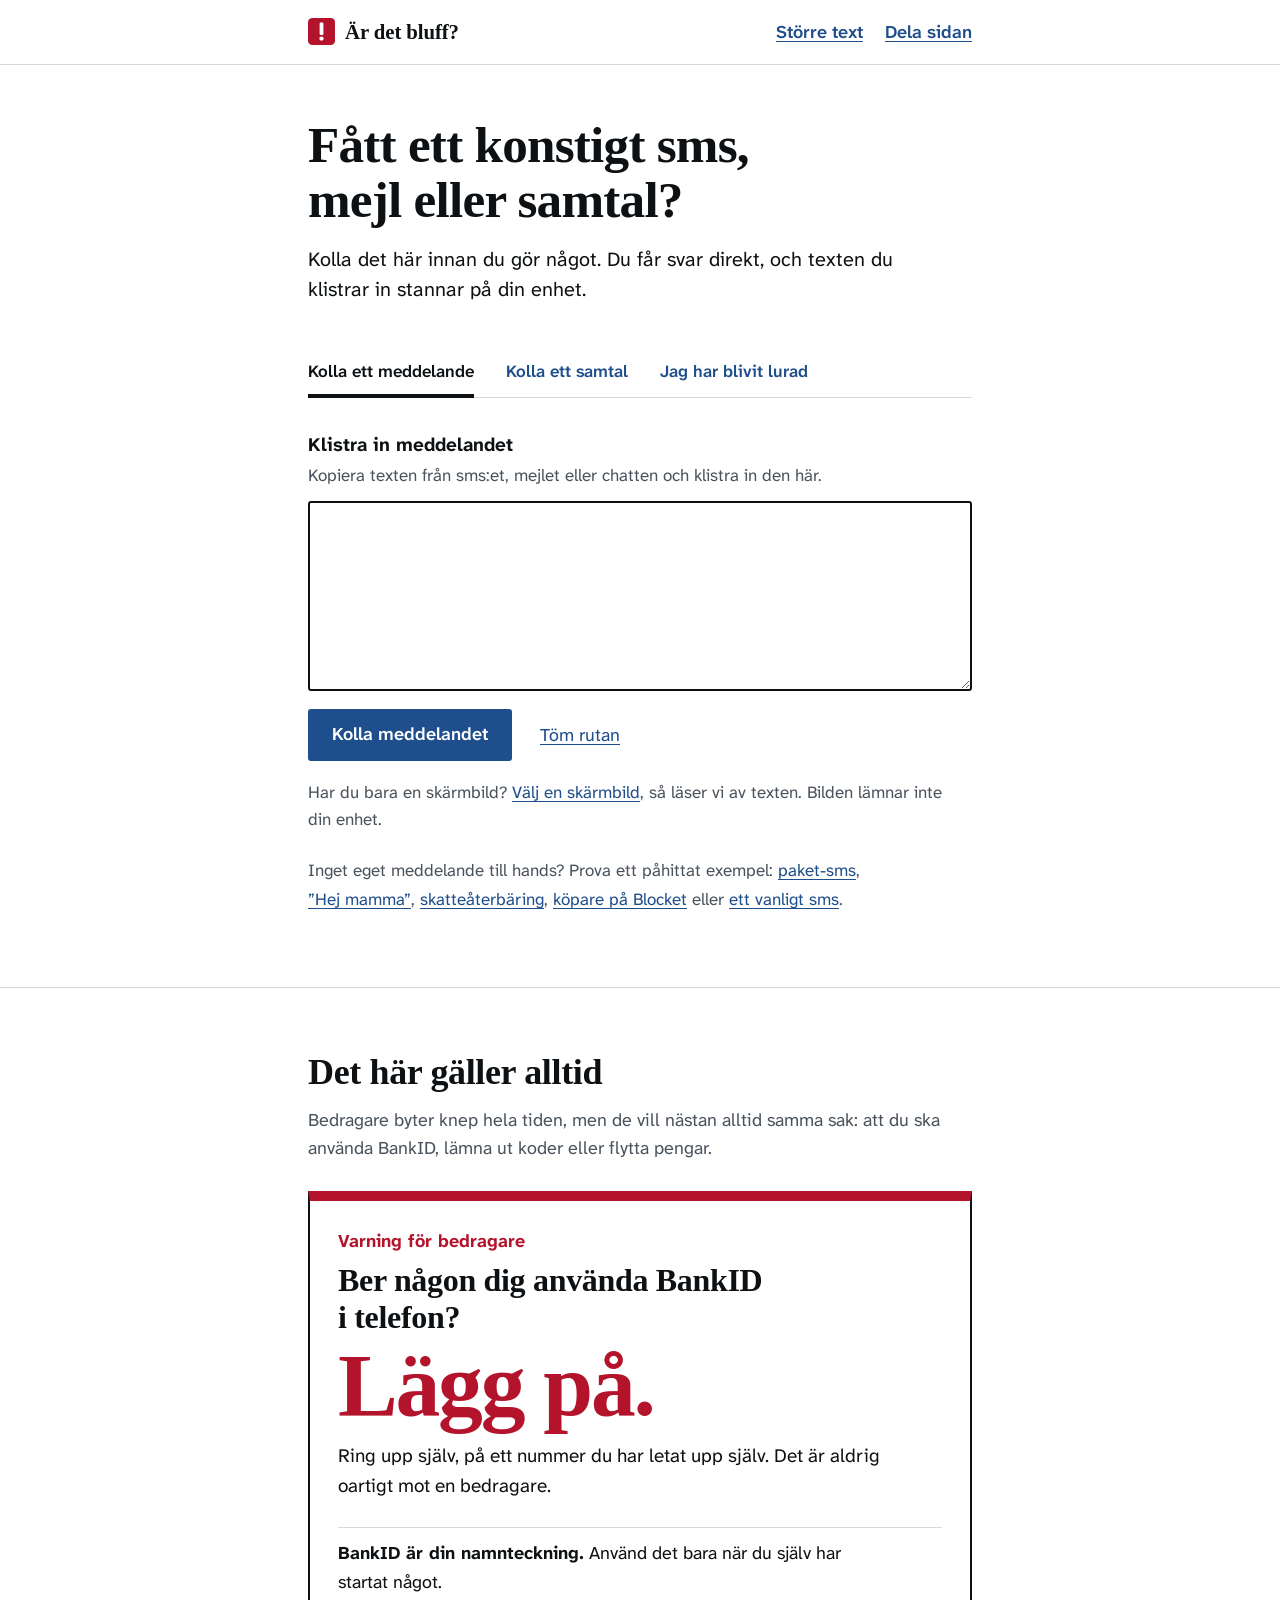
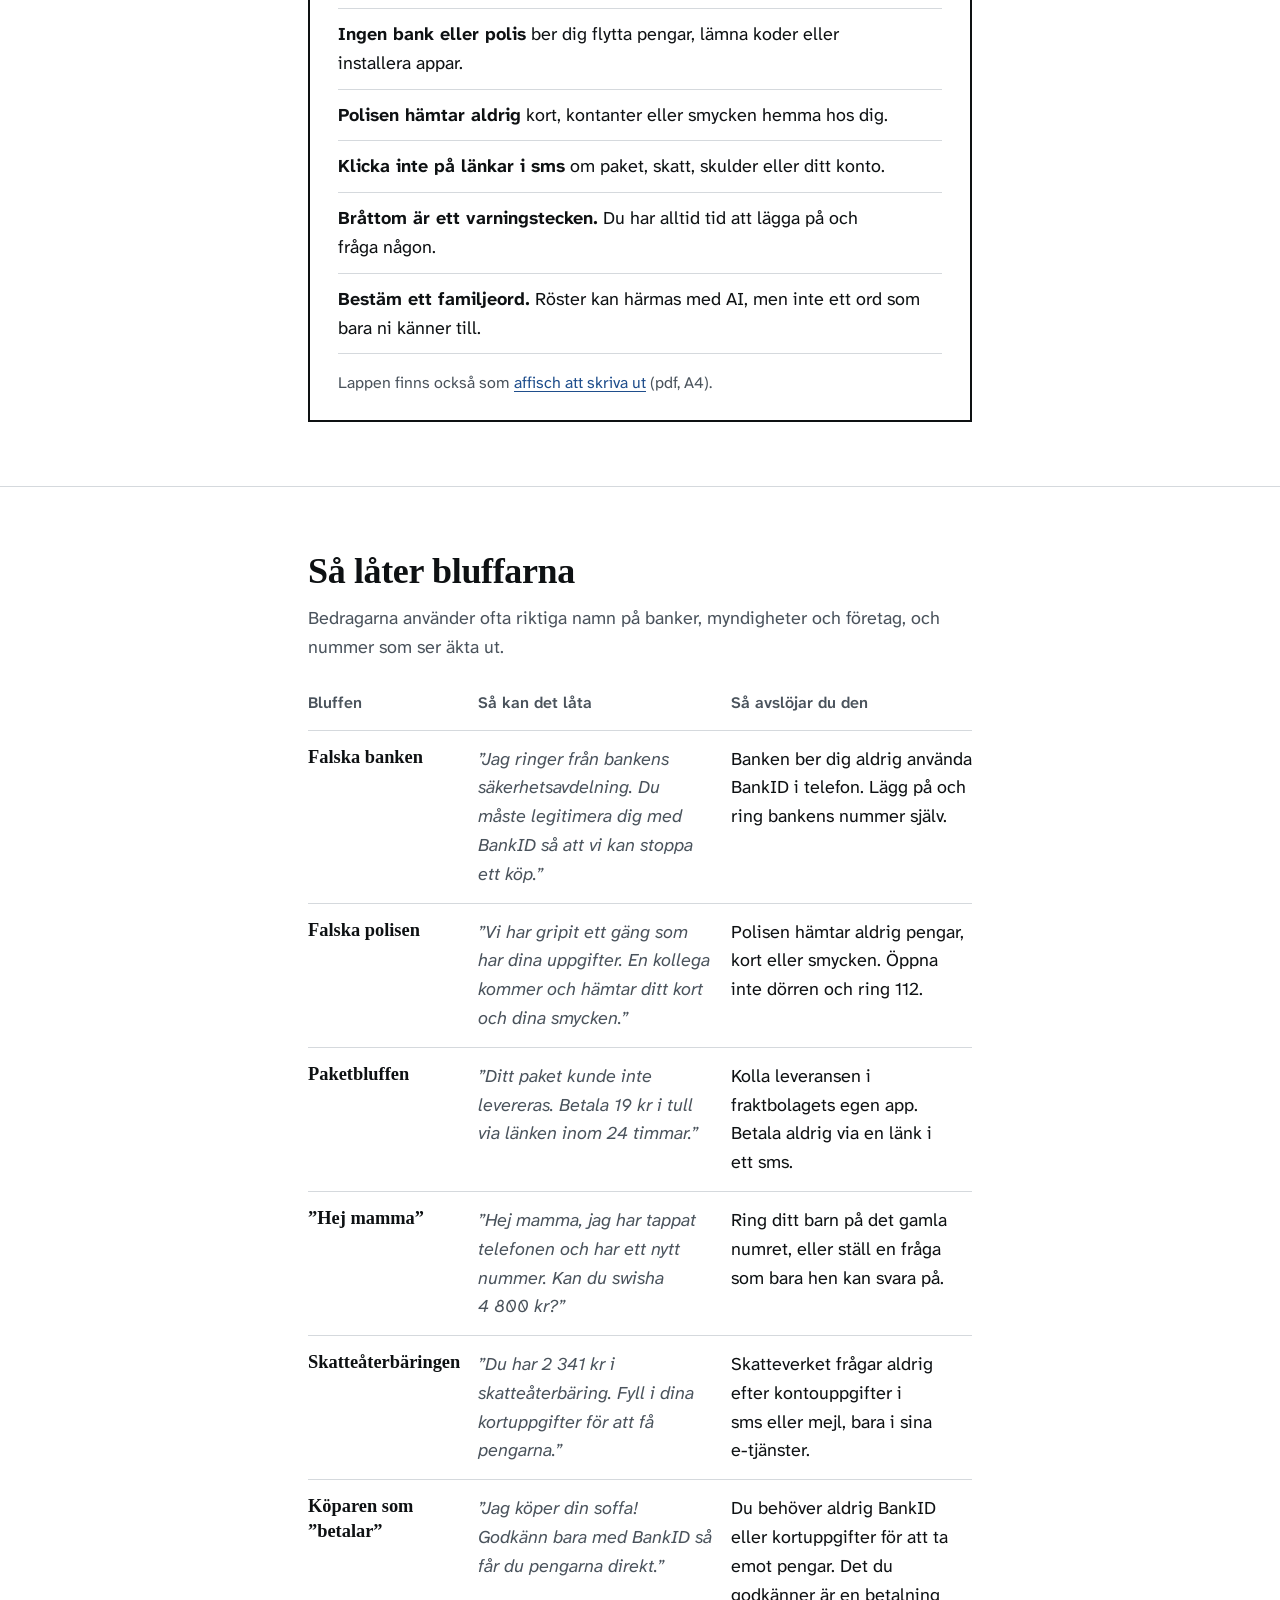
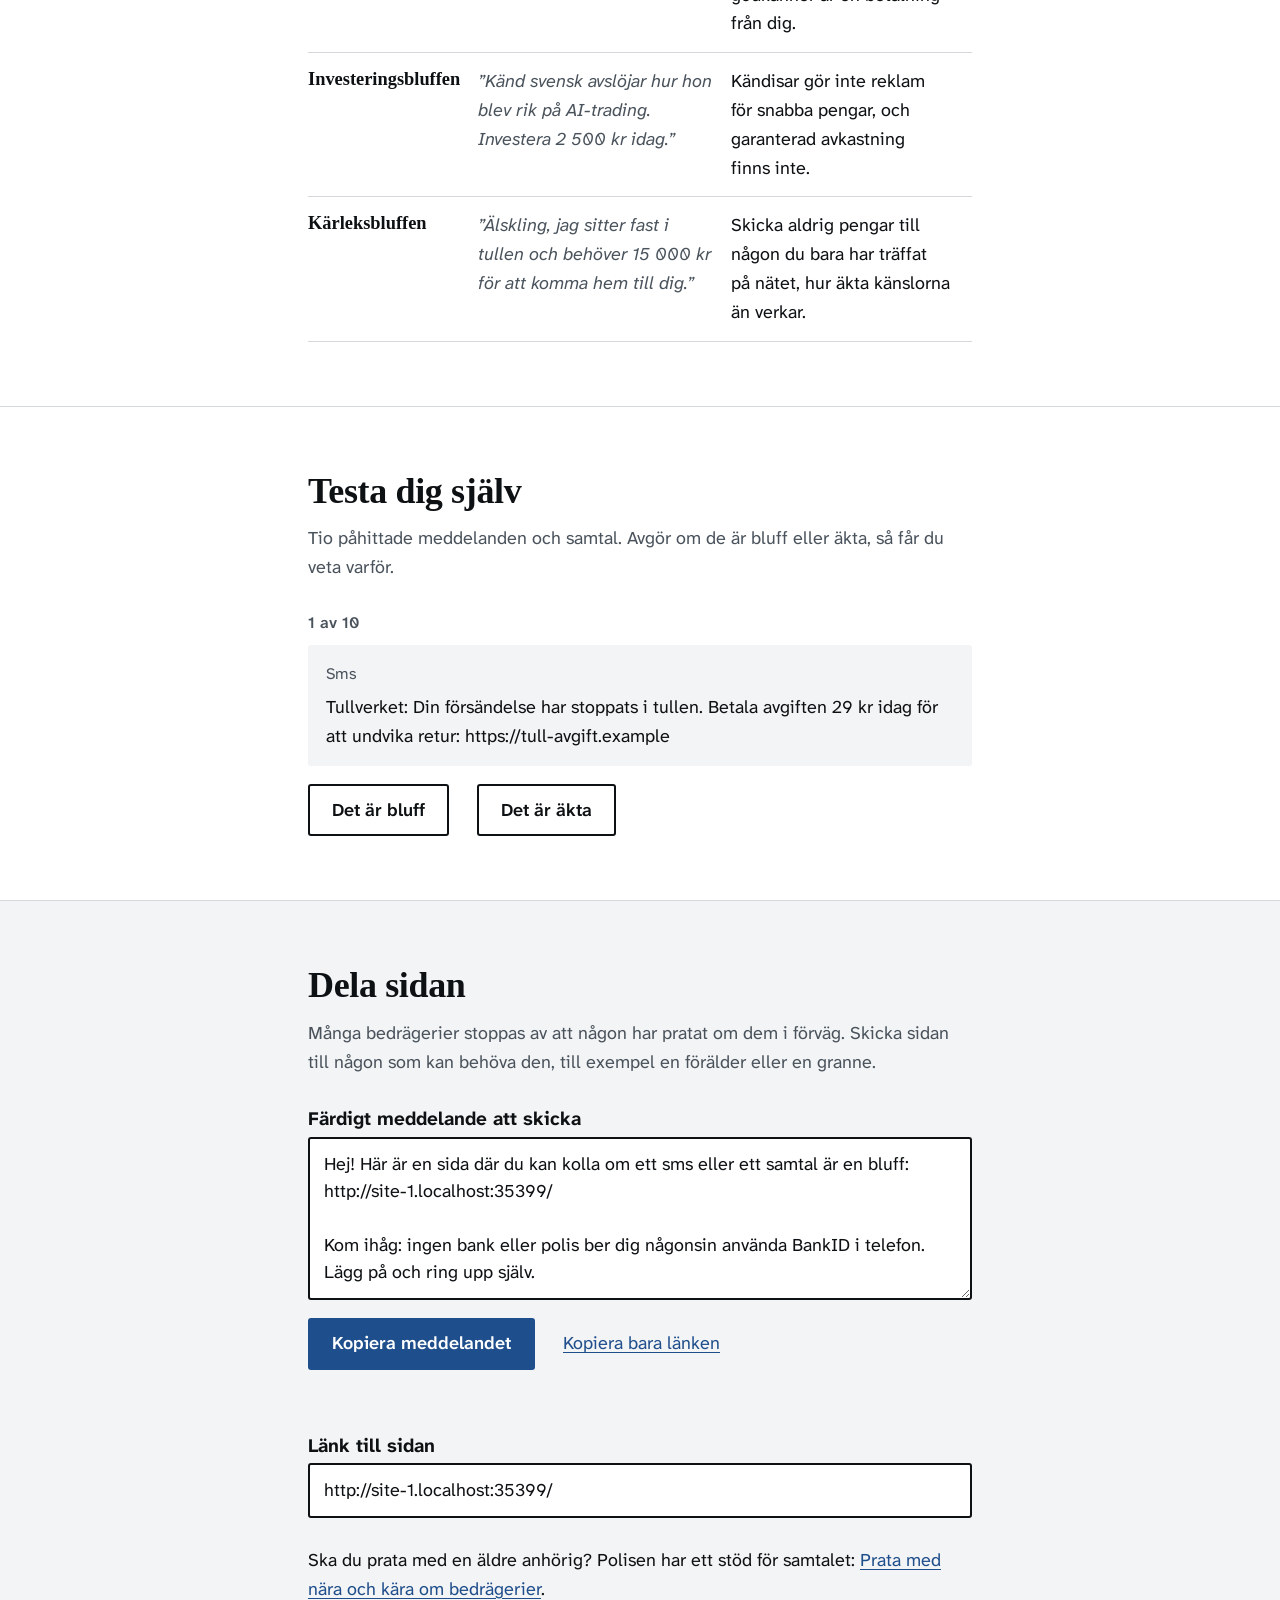
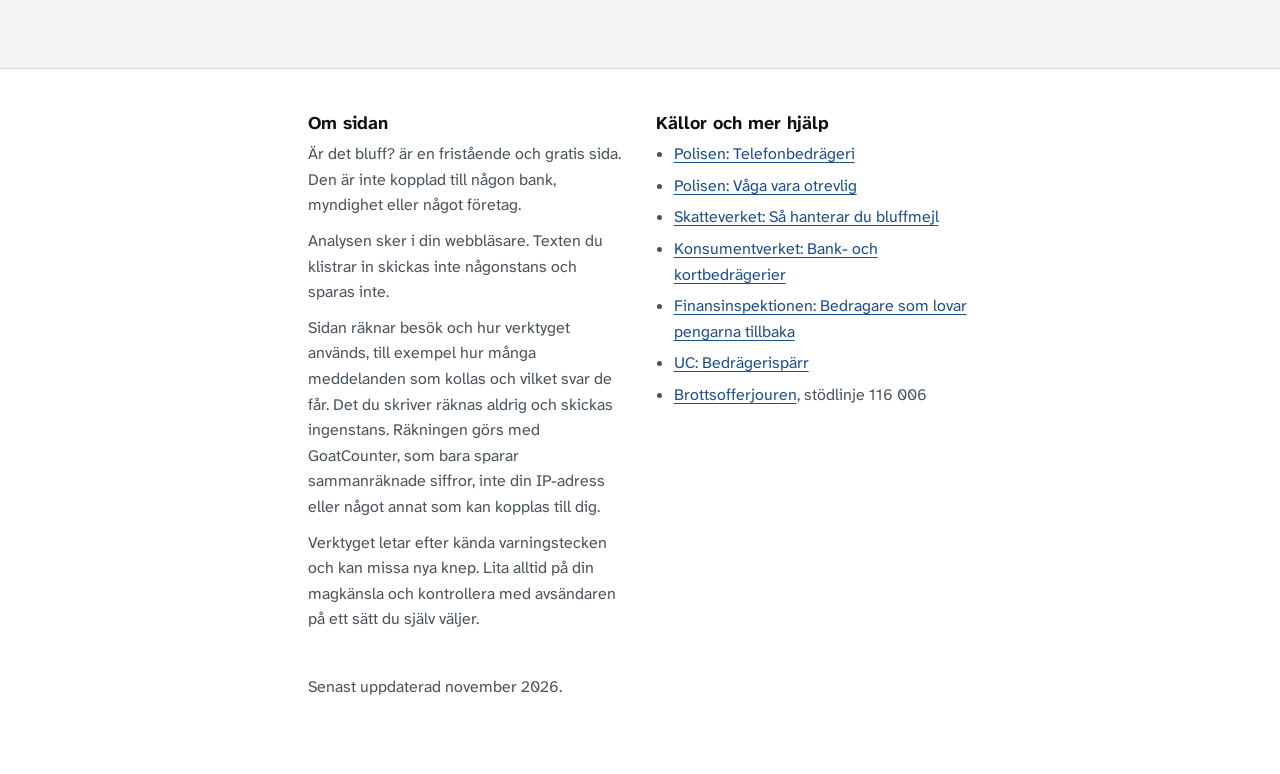
==== commit c58520e4: "Egna typsnitt, Dela-knapp och affisch med nya typsnitt - Typsnitten ligger nu på sajten själv, så at" ====
--- a/index.html
+++ b/index.html
@@ -13,17 +13,26 @@
 <meta property="og:image:height" content="630">
 <meta property="og:image:alt" content="Är det bluff? Lägg på om någon ber dig använda BankID i telefon.">
 <meta name="twitter:card" content="summary_large_image">
-<meta name="theme-color" content="#FFFFFF">
+<meta name="theme-color" content="#FFFFFF" media="(prefers-color-scheme: light)">
+<meta name="theme-color" content="#111315" media="(prefers-color-scheme: dark)">
+<link rel="canonical" href="https://tollegoransson-maker.github.io/ar-det-bluff/">
 <link rel="manifest" href="manifest.webmanifest">
 <link rel="apple-touch-icon" href="icon-180.png">
 <link rel="icon" href="data:image/svg+xml,%3Csvg xmlns=%27http://www.w3.org/2000/svg%27 viewBox=%270 0 64 64%27%3E%3Crect width=%2764%27 height=%2764%27 rx=%2712%27 fill=%27%23B4142B%27/%3E%3Cpath d=%27M28 13h8v26h-8zM28 45h8v8h-8z%27 fill=%27%23fff%27/%3E%3C/svg%3E">
 <style>:root{color-scheme:light}[hidden]{display:none!important}</style>
-<title>Är det bluff?</title>
+<title>Är det bluff? Kolla sms, mejl och samtal</title>
 <meta name="claude:viewport-fit-sides" content="cover">
 <meta name="description" content="Kolla om ett sms, mejl eller samtal är ett bedrägeri. Gratis och på svenska. Texten du klistrar in stannar på din enhet.">
-<link rel="preconnect" href="https://fonts.googleapis.com">
-<link rel="preconnect" href="https://fonts.gstatic.com" crossorigin>
-<link rel="stylesheet" href="https://fonts.googleapis.com/css2?family=Atkinson+Hyperlegible+Next:ital,wght@0,400;0,600;0,700;1,400&family=Newsreader:opsz,wght@6..72,600;6..72,700&display=swap">
+<link rel="preload" href="fonts/atkinson-hyperlegible-next-latin.woff2" as="font" type="font/woff2" crossorigin>
+<link rel="preload" href="fonts/newsreader-latin.woff2" as="font" type="font/woff2" crossorigin>
+<style>
+@font-face{font-family:"Atkinson Hyperlegible Next";font-style:italic;font-weight:400;font-display:swap;src:url(fonts/atkinson-hyperlegible-next-italic-latin-ext.woff2) format("woff2");unicode-range:U+0100-02BA, U+02BD-02C5, U+02C7-02CC, U+02CE-02D7, U+02DD-02FF, U+0304, U+0308, U+0329, U+1D00-1DBF, U+1E00-1E9F, U+1EF2-1EFF, U+2020, U+20A0-20AB, U+20AD-20C4, U+2113, U+2C60-2C7F, U+A720-A7FF}
+@font-face{font-family:"Atkinson Hyperlegible Next";font-style:italic;font-weight:400;font-display:swap;src:url(fonts/atkinson-hyperlegible-next-italic-latin.woff2) format("woff2");unicode-range:U+0000-00FF, U+0131, U+0152-0153, U+02BB-02BC, U+02C6, U+02DA, U+02DC, U+0304, U+0308, U+0329, U+2000-206F, U+20AC, U+2122, U+2191, U+2193, U+2212, U+2215, U+FEFF, U+FFFD}
+@font-face{font-family:"Atkinson Hyperlegible Next";font-style:normal;font-weight:400 700;font-display:swap;src:url(fonts/atkinson-hyperlegible-next-latin-ext.woff2) format("woff2");unicode-range:U+0100-02BA, U+02BD-02C5, U+02C7-02CC, U+02CE-02D7, U+02DD-02FF, U+0304, U+0308, U+0329, U+1D00-1DBF, U+1E00-1E9F, U+1EF2-1EFF, U+2020, U+20A0-20AB, U+20AD-20C4, U+2113, U+2C60-2C7F, U+A720-A7FF}
+@font-face{font-family:"Atkinson Hyperlegible Next";font-style:normal;font-weight:400 700;font-display:swap;src:url(fonts/atkinson-hyperlegible-next-latin.woff2) format("woff2");unicode-range:U+0000-00FF, U+0131, U+0152-0153, U+02BB-02BC, U+02C6, U+02DA, U+02DC, U+0304, U+0308, U+0329, U+2000-206F, U+20AC, U+2122, U+2191, U+2193, U+2212, U+2215, U+FEFF, U+FFFD}
+@font-face{font-family:"Newsreader";font-style:normal;font-weight:600 700;font-display:swap;src:url(fonts/newsreader-latin-ext.woff2) format("woff2");unicode-range:U+0100-02BA, U+02BD-02C5, U+02C7-02CC, U+02CE-02D7, U+02DD-02FF, U+0304, U+0308, U+0329, U+1D00-1DBF, U+1E00-1E9F, U+1EF2-1EFF, U+2020, U+20A0-20AB, U+20AD-20C4, U+2113, U+2C60-2C7F, U+A720-A7FF}
+@font-face{font-family:"Newsreader";font-style:normal;font-weight:600 700;font-display:swap;src:url(fonts/newsreader-latin.woff2) format("woff2");unicode-range:U+0000-00FF, U+0131, U+0152-0153, U+02BB-02BC, U+02C6, U+02DA, U+02DC, U+0304, U+0308, U+0329, U+2000-206F, U+20AC, U+2122, U+2191, U+2193, U+2212, U+2215, U+FEFF, U+FFFD}
+</style>
 <style>
 /* Layout: en dokumentkolumn (44rem) som en tryckt konsumentguide. Varje del har sin egen form:
    verktyget, ett anslag som det i trappuppgången, en uppslagstabell och en numrerad lista.
@@ -133,6 +142,7 @@
   font-family: var(--font-body); font-weight: 600; font-size: 1.125rem; line-height: 1.2; cursor: pointer;
 }
 .btn:hover { background: var(--accent-hover); }
+.btn[hidden] { display: none; }
 .linkbtn {
   -webkit-appearance: none; appearance: none; background: none; border: 0; padding: 0; margin: 0;
   color: var(--accent); font: inherit; text-decoration: underline; text-underline-offset: 3px; cursor: pointer;
@@ -463,6 +473,7 @@
       <label class="label" for="sharemsg">Färdigt meddelande att skicka</label>
       <textarea id="sharemsg" rows="5" readonly></textarea>
       <div class="actions">
+        <button class="btn" id="sharenative" type="button" hidden>Skicka meddelandet</button>
         <button class="btn" id="copymsg" type="button">Kopiera meddelandet</button>
         <button class="linkbtn" id="copylink" type="button">Kopiera bara länken</button>
       </div>
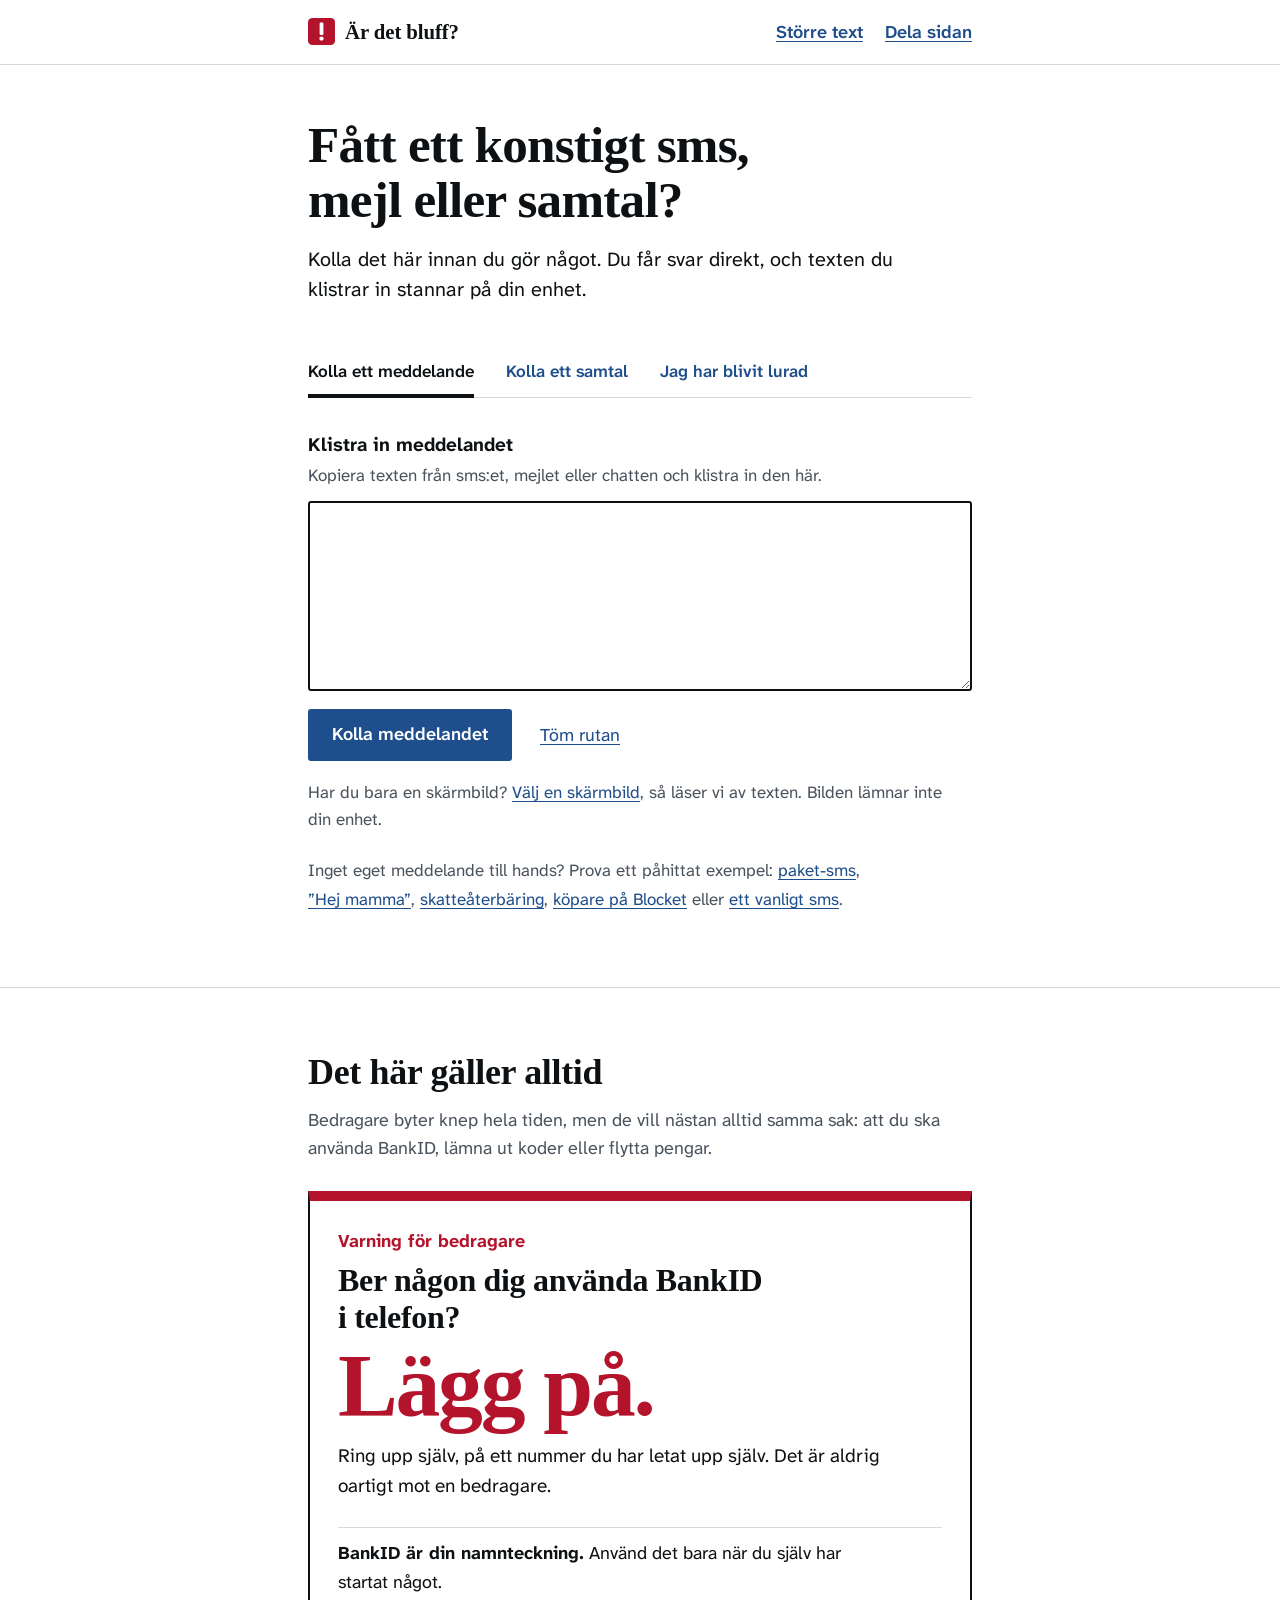
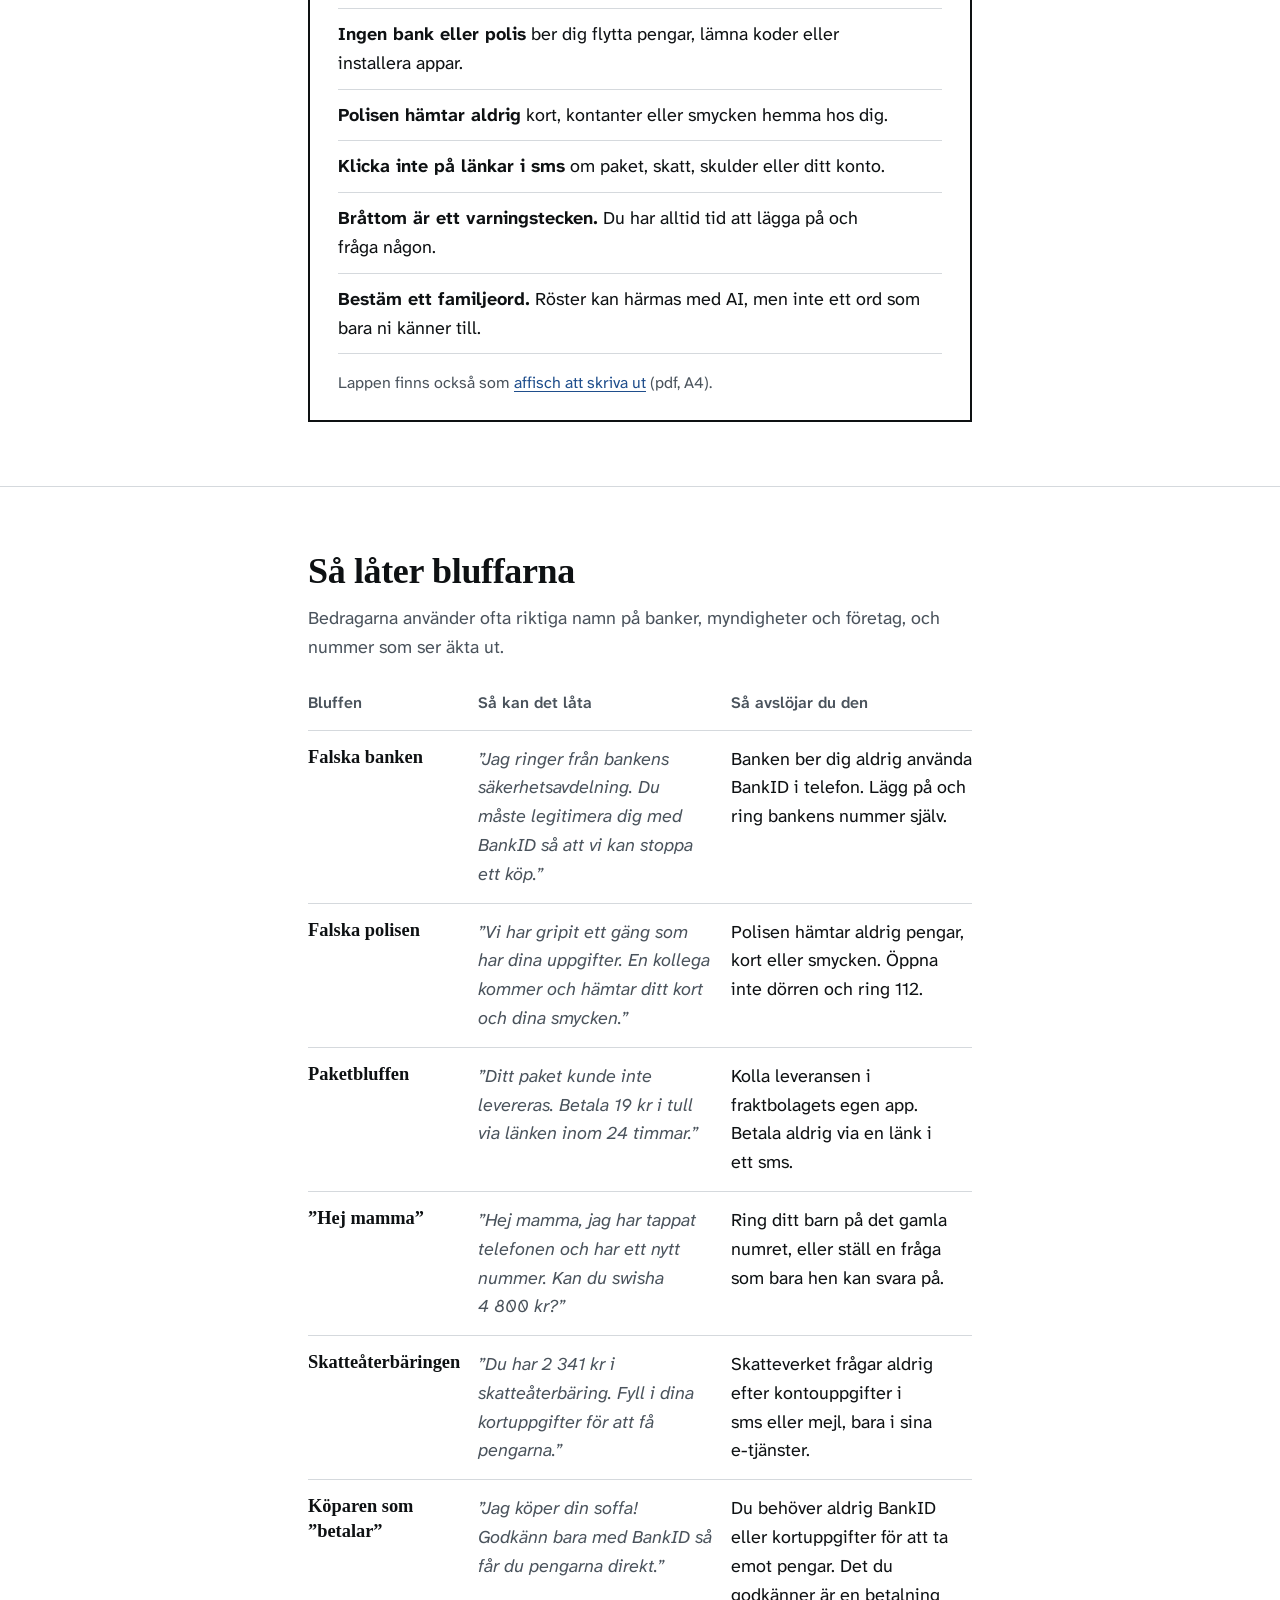
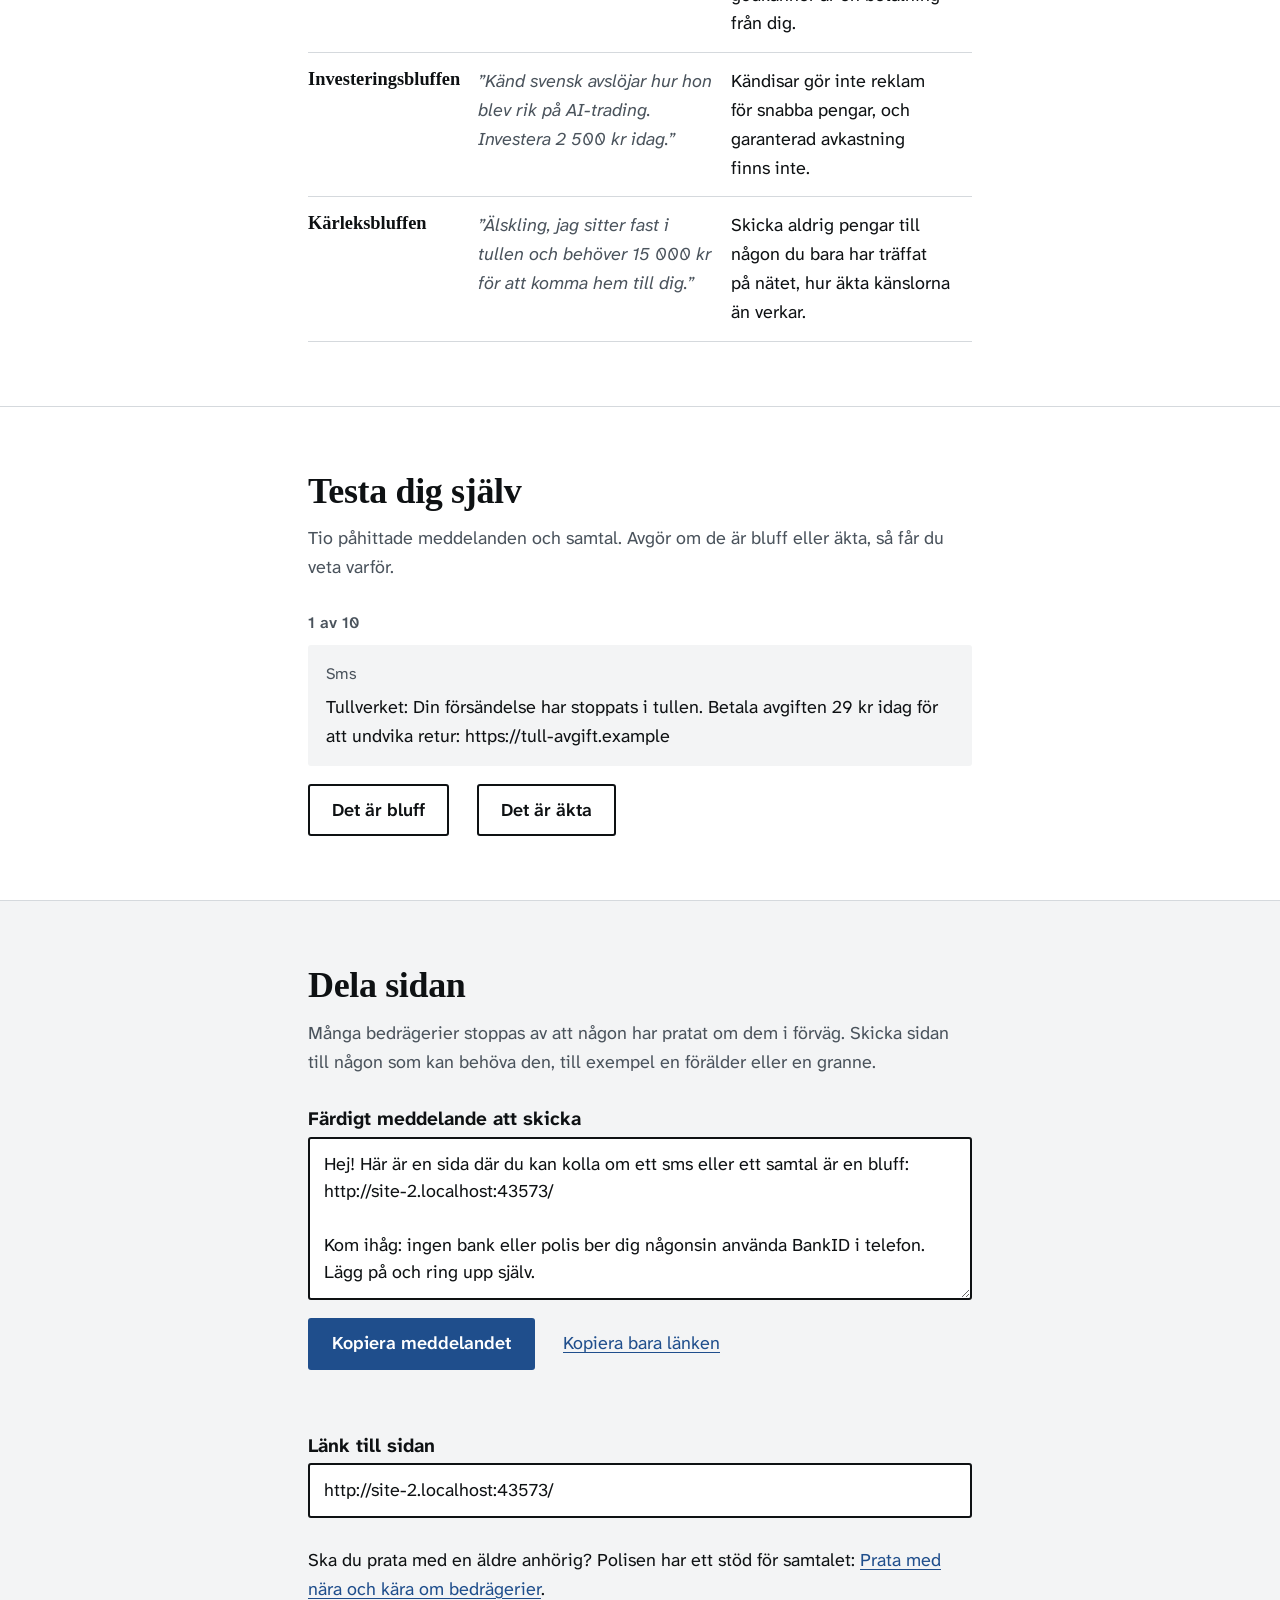
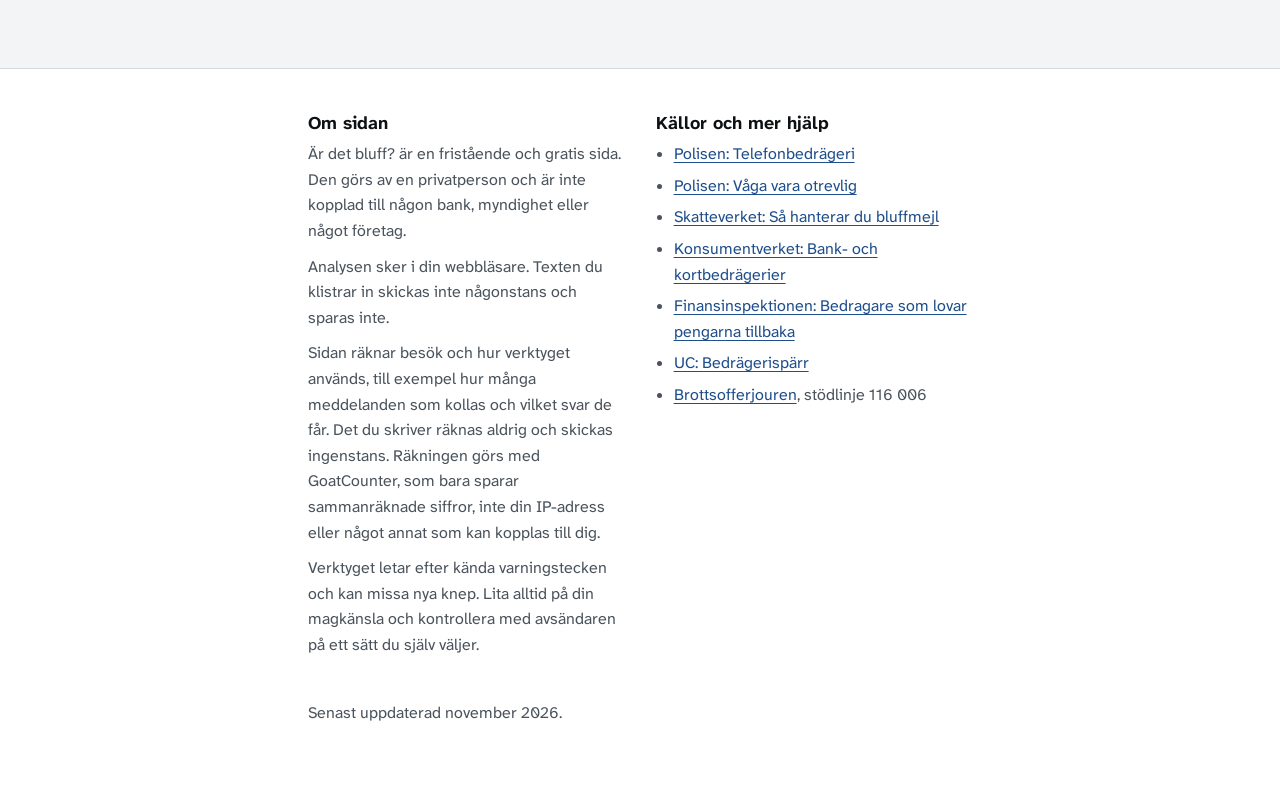
==== commit bd2090c3: "Om sidan: sidan görs av en privatperson Co-Authored-By: Claude Opus 5.5 <noreply@anthropic.com>" ====
--- a/index.html
+++ b/index.html
@@ -491,7 +491,7 @@
   <div class="wrap foot-grid">
     <div>
       <h2>Om sidan</h2>
-      <p>Är det bluff? är en fristående och gratis sida. Den är inte kopplad till någon bank, myndighet eller något företag.</p>
+      <p>Är det bluff? är en fristående och gratis sida. Den görs av en privatperson och är inte kopplad till någon bank, myndighet eller något företag.</p>
       <p>Analysen sker i din webbläsare. Texten du klistrar in skickas inte någonstans och sparas inte.</p>
       <p>Sidan räknar besök och hur verktyget används, till exempel hur många meddelanden som kollas och vilket svar de får. Det du skriver räknas aldrig och skickas ingenstans. Räkningen görs med GoatCounter, som bara sparar sammanräknade siffror, inte din IP-adress eller något annat som kan kopplas till dig.</p>
       <p>Verktyget letar efter kända varningstecken och kan missa nya knep. Lita alltid på din magkänsla och kontrollera med avsändaren på ett sätt du själv väljer.</p>
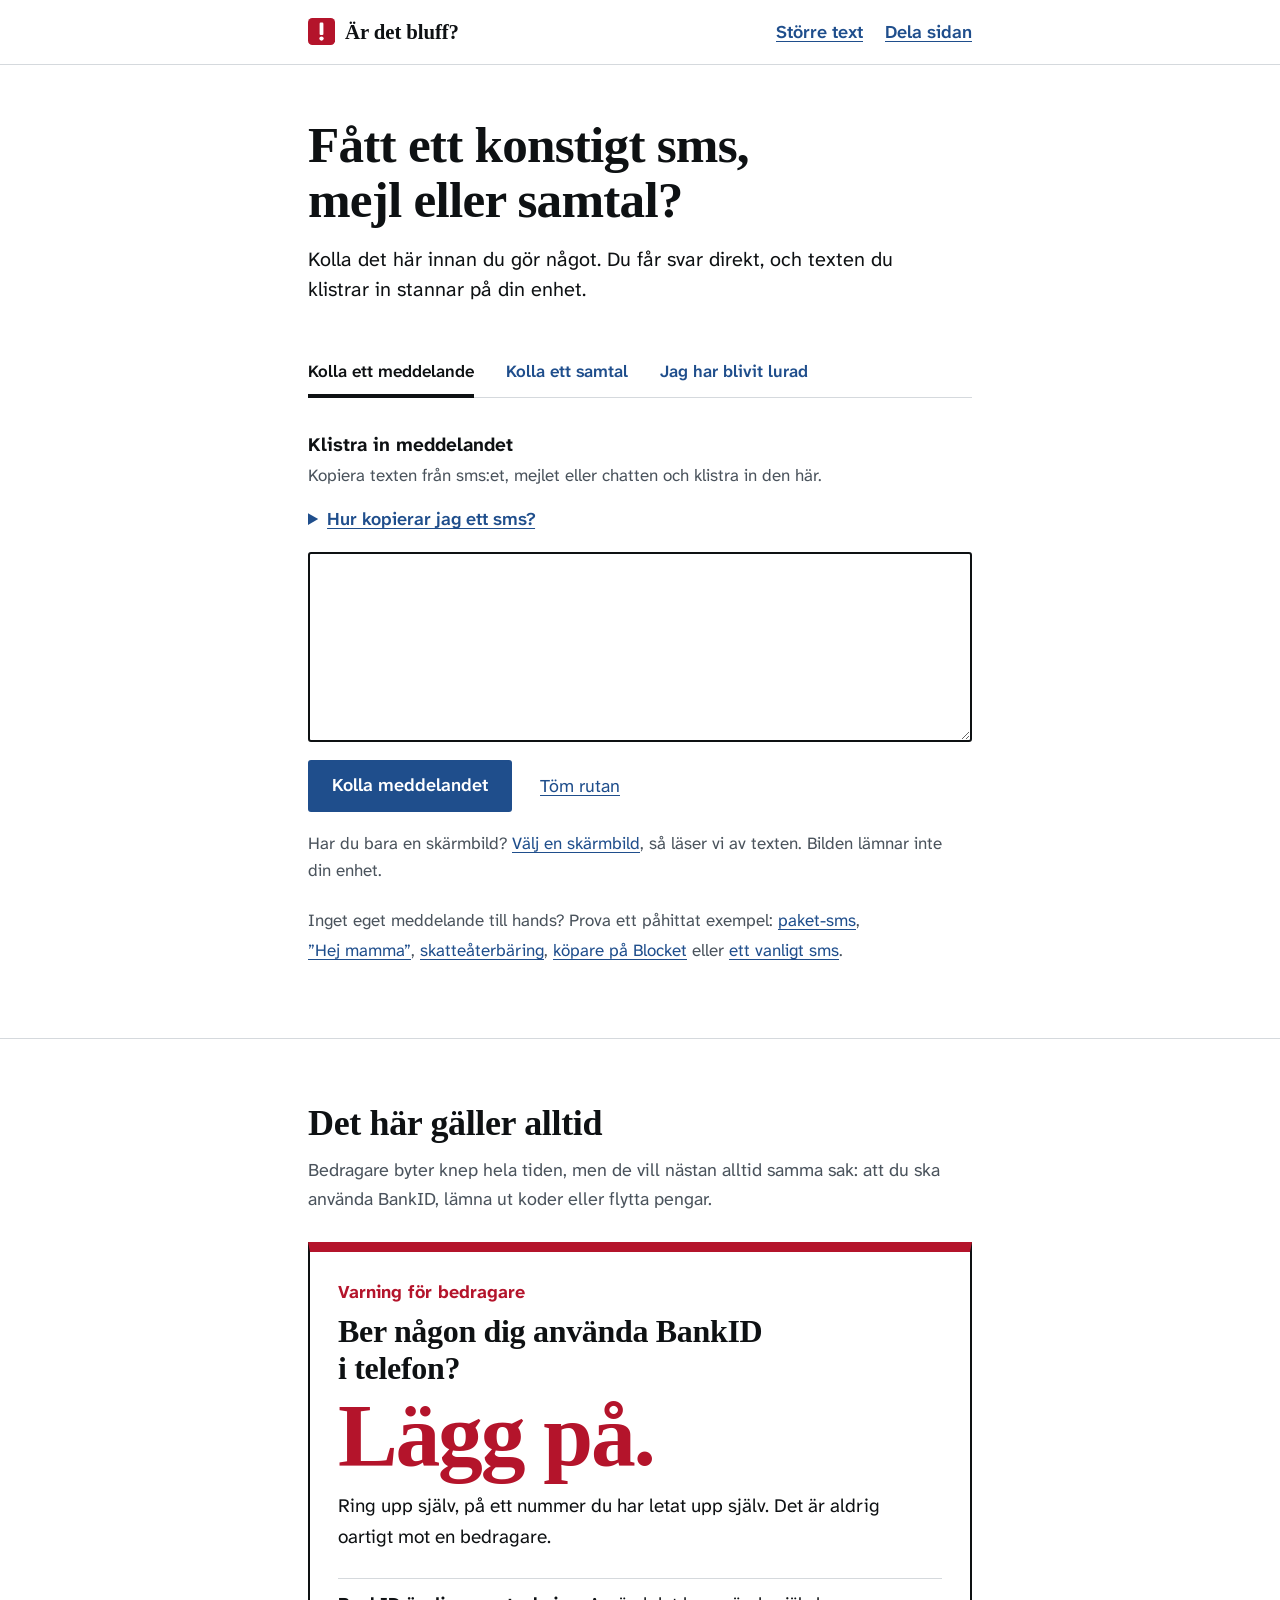
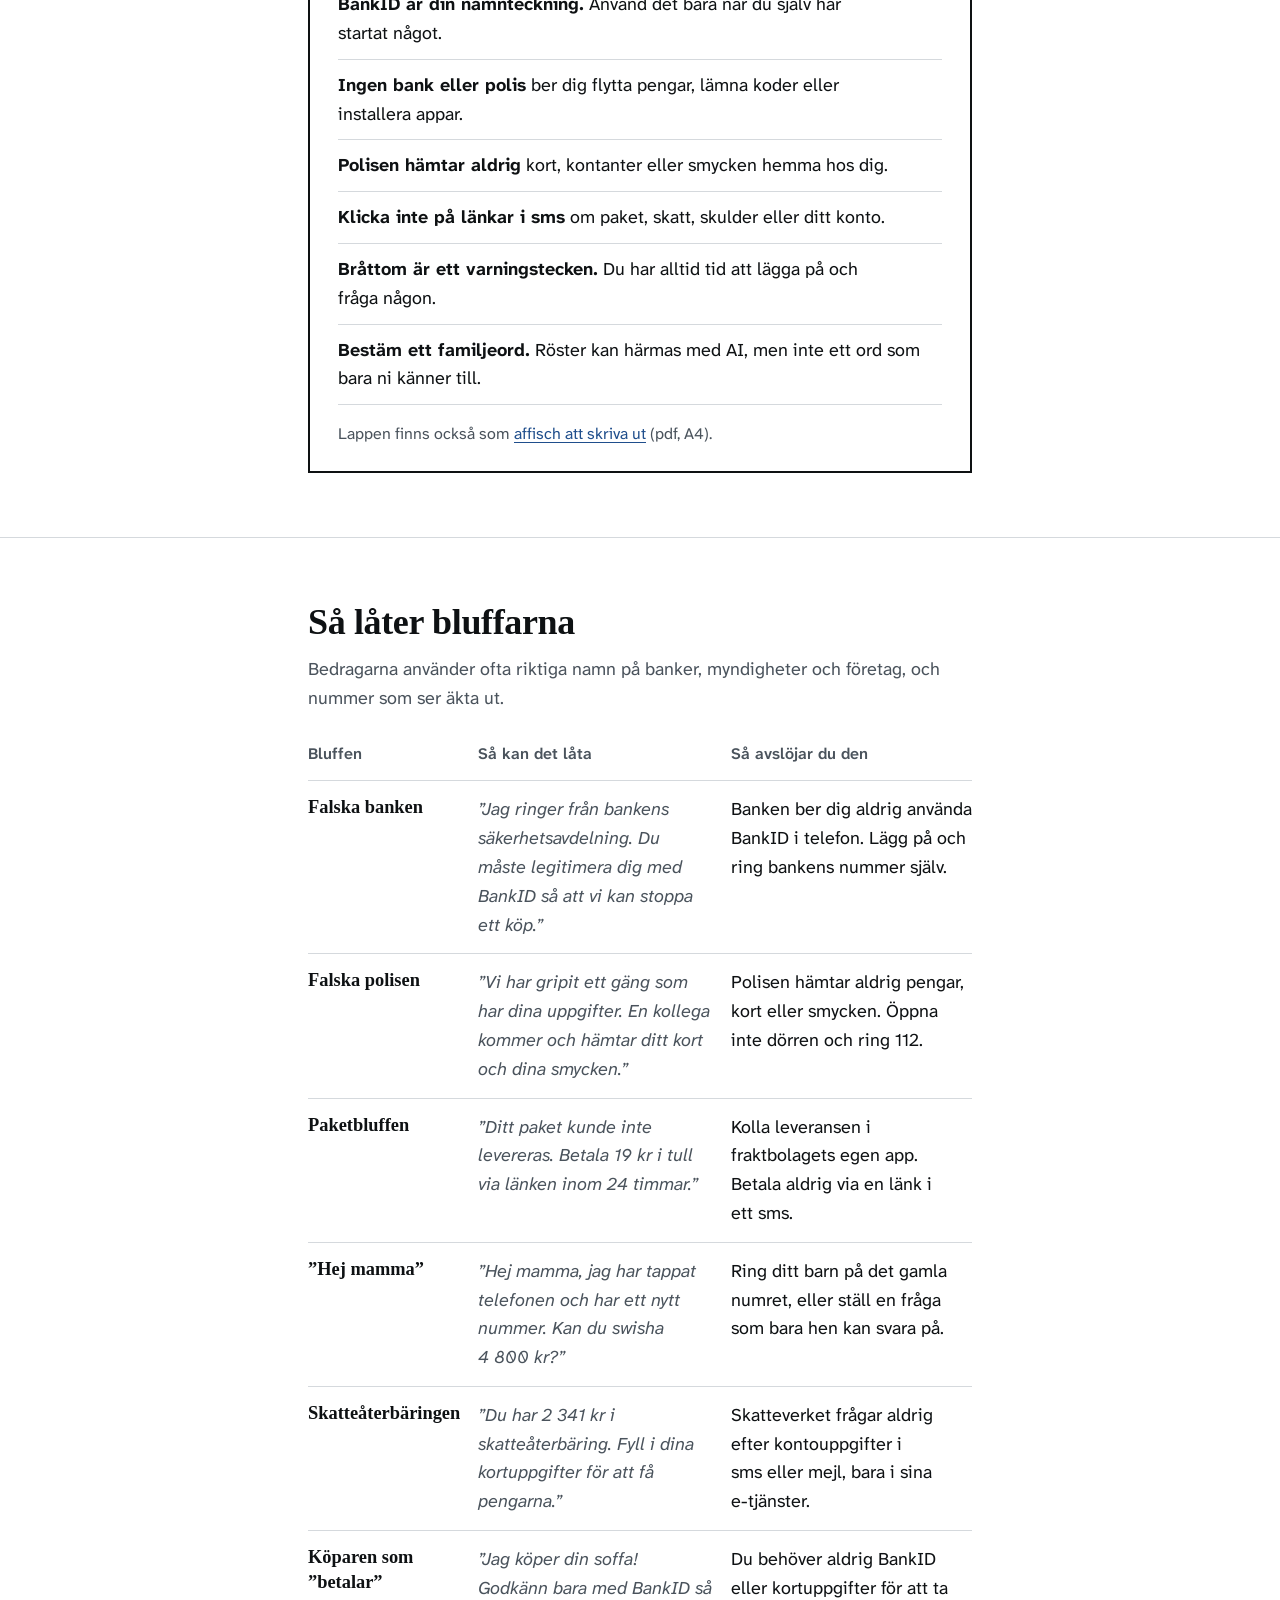
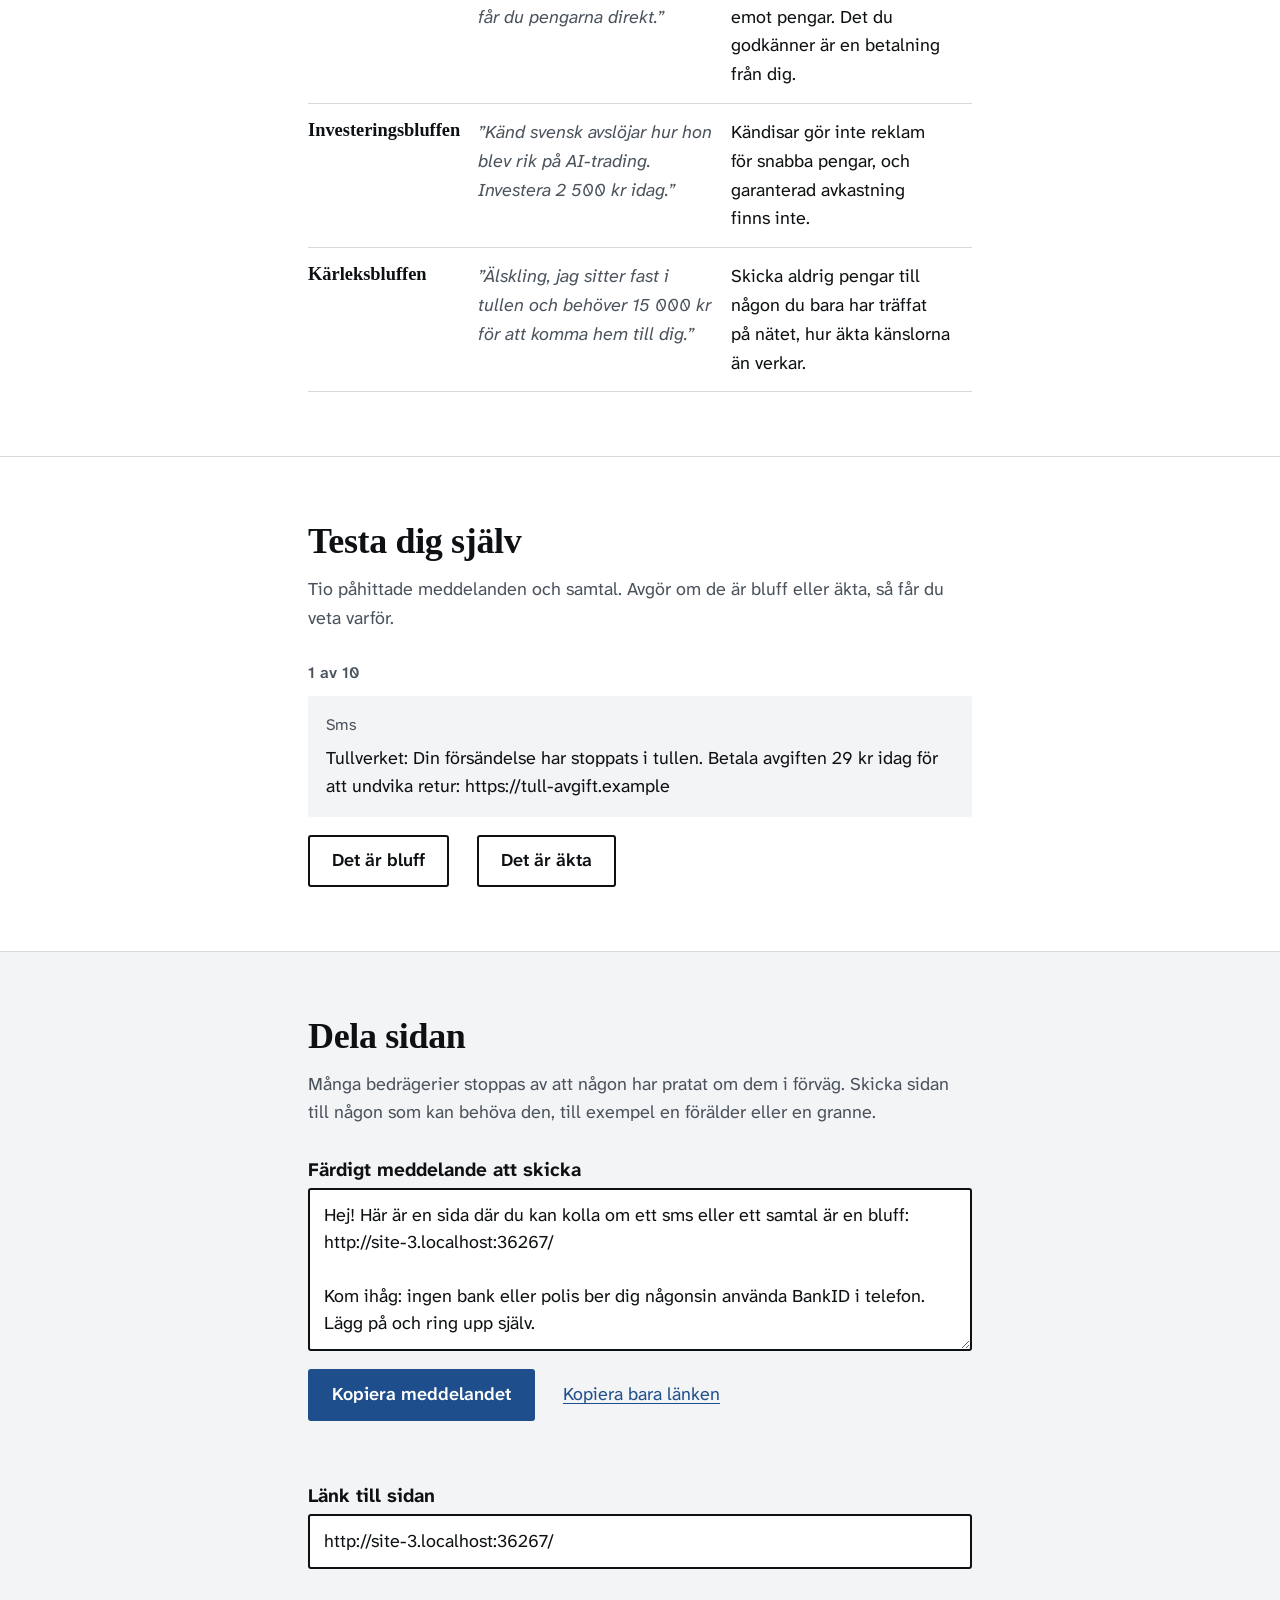
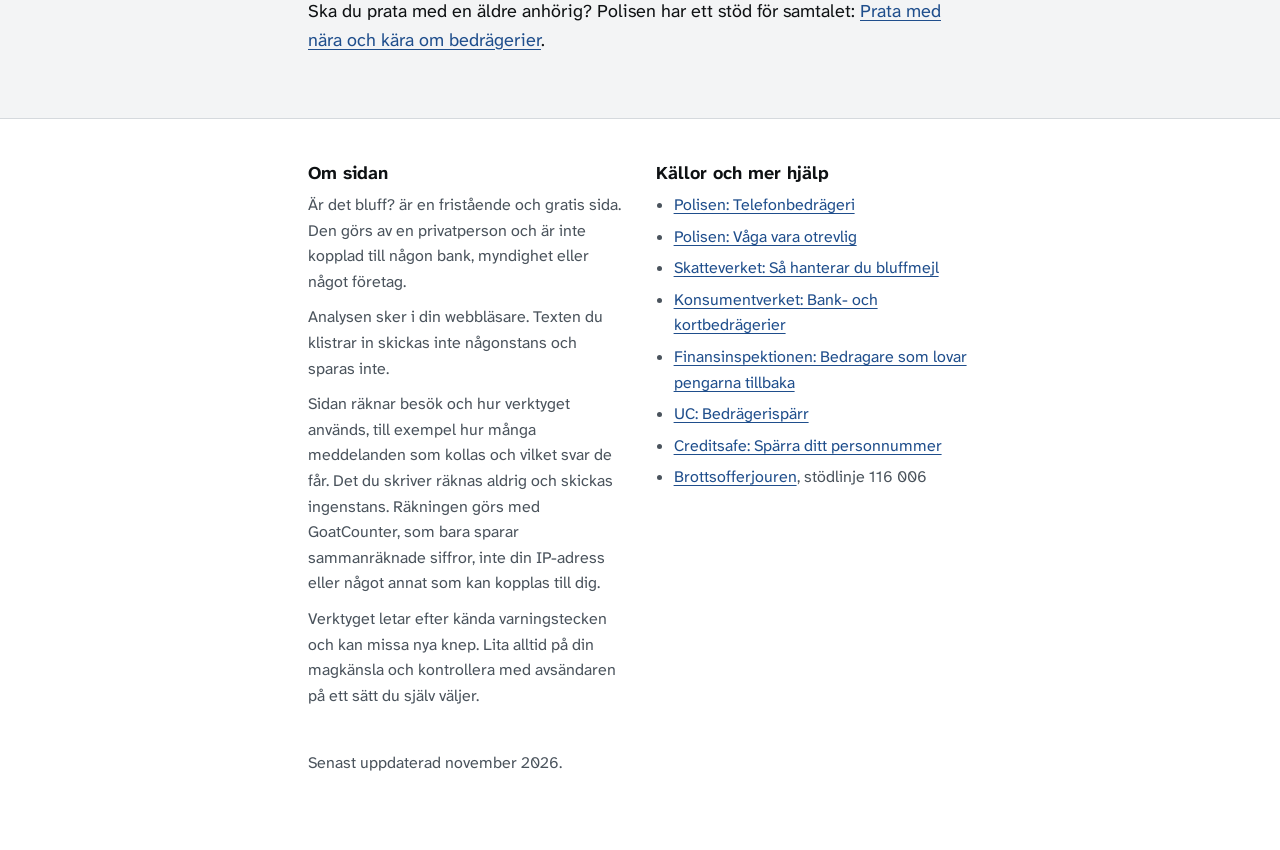
==== commit 2bbd9bde: "Granskning 1: tydligare svar och fler bluffar känns igen Användbarhet och tillgänglighet: - Lugnt sv" ====
--- a/index.html
+++ b/index.html
@@ -156,7 +156,7 @@
 .result:empty { display: none; }
 .example-note { margin: 0 0 12px; color: var(--ink-2); font-size: 1rem; }
 .verdict { padding: 22px 24px 24px; border-radius: 3px; background: var(--v-bg); color: var(--v-ink); }
-.verdict.high { --v-bg: var(--danger); --v-ink: var(--on-danger); }
+.verdict.high { --v-bg: var(--danger); --v-ink: var(--on-danger); --focus: var(--on-danger); }
 .verdict.medium { --v-bg: var(--caution-bg); --v-ink: var(--caution-ink); }
 /* Inga träffar är inget friande besked: neutral grå, inte lugnande blå eller grön. */
 .verdict.low { --v-bg: var(--surface); --v-ink: var(--ink); border-left: 5px solid var(--ink-2); }
@@ -184,7 +184,6 @@
 .key li + li { margin-top: 8px; }
 .key li::marker { font-weight: 700; color: var(--ink); }
 .key strong { color: var(--ink); }
-.none { margin: 20px 0 0; }
 .empty { margin: 0; color: var(--ink-2); }
 
 /* Samtal */
@@ -209,11 +208,13 @@
 
 /* Lurad */
 .steps { list-style: none; margin: 0; padding: 0; counter-reset: step; }
-.steps li { counter-increment: step; display: grid; grid-template-columns: 2.5rem minmax(0, 1fr); gap: 8px; padding: 18px 0; border-top: 1px solid var(--line); }
-.steps li:last-child { border-bottom: 1px solid var(--line); }
-.steps li::before { content: counter(step); font-family: var(--font-head); font-weight: 700; font-size: 1.5rem; line-height: 1.2; }
+.steps > li { counter-increment: step; display: grid; grid-template-columns: 2.5rem minmax(0, 1fr); gap: 8px; padding: 18px 0; border-top: 1px solid var(--line); }
+.steps > li:last-child { border-bottom: 1px solid var(--line); }
+.steps > li::before { content: counter(step); font-family: var(--font-head); font-weight: 700; font-size: 1.5rem; line-height: 1.2; }
 .steps h3 { margin: 0 0 4px; font-size: 1.1875rem; line-height: 1.35; }
 .steps p { margin: 0; }
+.steps ul { margin: 8px 0 0; padding-left: 1.2em; }
+.steps ul li + li { margin-top: 6px; }
 .num { font-weight: 700; white-space: nowrap; }
 
 /* Avsnitt */
@@ -262,7 +263,18 @@
 .head-tools .linkbtn { font-weight: 600; }
 .head-tools { margin-left: auto; }
 .wordmark, .head-tools .linkbtn, .head-tools a { white-space: nowrap; }
-.speak { margin-top: 14px; }
+/* Knappar som står för sig själva får minst 44 px höjd, så att de är lätta att träffa med fingret. */
+.head-tools .linkbtn, .head-tools a { display: inline-flex; align-items: center; min-height: 44px; }
+.actions .linkbtn, .callreset .linkbtn, .speak .linkbtn { min-height: 44px; }
+#bigtext[aria-pressed="true"] { text-decoration: underline; }
+#bigtext[aria-pressed="true"]::after { content: " ✓"; content: " ✓" / ""; }
+.nw { white-space: nowrap; }
+.speak, .verdict .speak { margin-top: 14px; }
+.howto { margin: -4px 0 10px; }
+.howto summary { padding: 8px 0; color: var(--accent); font-weight: 600; text-decoration: underline; text-underline-offset: 3px; cursor: pointer; }
+.howto summary:hover { color: var(--accent-hover); }
+.howto ol { margin: 4px 0 8px; padding-left: 1.4em; }
+.howto li + li { margin-top: 4px; }
 .verdict .panel-link { color: inherit; font-weight: 700; }
 .ocr-line { margin: 18px 0 0; color: var(--ink-2); font-size: 1.0625rem; }
 .ocr-status { margin: 10px 0 0; font-weight: 600; }
@@ -324,12 +336,12 @@
 /* Smala skärmar och stor text: flikarna ställs under varandra så att långa ord får plats */
 @media (max-width: 420px) {
   .tabs { display: grid; grid-template-columns: minmax(0, 1fr); gap: 0; }
-  .tab { margin: 0; padding: 10px 0 10px 12px; border-bottom: 0; border-left: 4px solid transparent; }
+  .tab { margin: 0; padding: 12px 0 12px 12px; border-bottom: 0; border-left: 4px solid transparent; }
   .tab[aria-selected="true"] { border-left-color: var(--ink); }
 }
 @media (max-width: 600px) {
   html.big .tabs { display: grid; grid-template-columns: minmax(0, 1fr); gap: 0; }
-  html.big .tab { margin: 0; padding: 10px 0 10px 12px; border-bottom: 0; border-left: 4px solid transparent; }
+  html.big .tab { margin: 0; padding: 12px 0 12px 12px; border-bottom: 0; border-left: 4px solid transparent; }
   html.big .tab[aria-selected="true"] { border-left-color: var(--ink); }
 }
 @media (prefers-reduced-motion: reduce) {
@@ -361,15 +373,25 @@
       </div>
 
       <div class="panel" role="tabpanel" id="panel-meddelande" aria-labelledby="tab-meddelande">
+        <h2 class="sr">Kolla ett meddelande</h2>
         <label class="label" for="msg">Klistra in meddelandet</label>
         <p class="hint" id="msg-hint">Kopiera texten från sms:et, mejlet eller chatten och klistra in den här.</p>
+        <details class="howto">
+          <summary>Hur kopierar jag ett sms?</summary>
+          <ol>
+            <li>Öppna sms:et och håll fingret på meddelandet tills en meny visas.</li>
+            <li>Tryck på Kopiera.</li>
+            <li>Gå tillbaka hit, håll fingret i rutan och tryck på Klistra in.</li>
+          </ol>
+        </details>
         <textarea id="msg" rows="6" spellcheck="false" autocomplete="off" aria-describedby="msg-hint"></textarea>
         <div class="actions">
           <button class="btn" id="check" type="button">Kolla meddelandet</button>
           <button class="linkbtn" id="clear" type="button">Töm rutan</button>
         </div>
-        <div class="result" id="result" aria-live="polite"></div>
-        <p class="ocr-line" id="ocr" hidden>Har du bara en skärmbild? <button class="linkbtn" id="ocr-pick" type="button">Välj en skärmbild</button>, så läser vi av texten. Bilden lämnar inte din enhet.</p>
+        <p class="sr" id="result-status" role="status"></p>
+        <div class="result" id="result"></div>
+        <p class="ocr-line" id="ocr" hidden>Har du bara en skärmbild? <span class="nw"><button class="linkbtn" id="ocr-pick" type="button">Välj en skärmbild</button>,</span> så läser vi av texten. Bilden lämnar inte din enhet.</p>
         <input type="file" id="ocr-file" accept="image/*" hidden>
         <p class="ocr-status" id="ocr-status" role="status"></p>
         <p class="examples">Inget eget meddelande till hands? Prova ett påhittat exempel:
@@ -383,6 +405,7 @@
       </div>
 
       <div class="panel" role="tabpanel" id="panel-samtal" aria-labelledby="tab-samtal" hidden>
+        <h2 class="sr">Kolla ett samtal</h2>
         <p class="panel-intro"><strong>Pågår samtalet just nu?</strong> Du får alltid lägga på. Polisens råd är att våga vara otrevlig.</p>
         <fieldset class="checks">
           <legend class="label">Kryssa i det som stämmer</legend>
@@ -401,12 +424,18 @@
       </div>
 
       <div class="panel" role="tabpanel" id="panel-lurad" aria-labelledby="tab-lurad" hidden>
+        <h2 class="sr">Om du har blivit lurad</h2>
         <p class="panel-intro"><strong>Agera direkt.</strong> Ju snabbare du ringer banken, desto större är chansen att stoppa pengarna. Du har inget att skämmas för.</p>
         <ol class="steps">
           <li><div><h3>Ring din bank direkt</h3><p>Be dem spärra kort, BankID och internetbank och stoppa betalningar som inte har gått iväg än. Bankerna har spärrtjänst dygnet runt. Numret finns på bankens webbplats och ofta på baksidan av ditt kort. Använd aldrig ett nummer som bedragaren har gett dig.</p></div></li>
           <li><div><h3>Polisanmäl</h3><p>Ring <a class="num" href="tel:11414">114&nbsp;14</a> eller gå till en polisstation. Pågår brottet just nu, eller är någon på väg hem till dig? Ring <a class="num" href="tel:112">112</a>. Radera inget: spara sms, mejl, skärmbilder, telefonnummer och kontonummer som bevis. <a href="https://polisen.se/utsatt-for-brott/polisanmalan/bedragerier/bedragerier/telefonbedrageri/" target="_blank" rel="noopener">Polisen om telefonbedrägerier</a>.</p></div></li>
-          <li><div><h3>Begär pengarna tillbaka</h3><p>Kontakta banken skriftligt så snart du kan, och senast inom 13&nbsp;månader. Har bedragaren gjort betalningar som du inte själv har godkänt, även om du loggade in med BankID åt hen, ska du oftast få tillbaka det mesta. Banken får dra högst 400&nbsp;kr i självrisk, och mer bara om du har varit grovt oaktsam. Efter en dom i Högsta domstolen är det banken som måste visa det. Har du själv gjort betalningen, till exempel en Swish till bedragaren, räknas den oftast inte som obehörig och chansen är mindre. Fråga ändå. Konsumentverket har <a href="https://www.konsumentverket.se/konsumentratt/bankbedragerier-och-kortbedragerier/" target="_blank" rel="noopener">brevmallar att skicka till banken</a>. Säger banken nej kan du anmäla till <a href="https://www.arn.se/konsument/" target="_blank" rel="noopener">Allmänna reklamationsnämnden, ARN</a>. Det kostar 150&nbsp;kr.</p></div></li>
-          <li><div><h3>Har du lämnat ut personnummer, BankID eller id-kort?</h3><p>Lägg en <a href="https://www.minuc.se/bedragerisparr" target="_blank" rel="noopener">bedrägerispärr hos UC</a> direkt. Den gör det svårare att ta lån i ditt namn och läggs också hos flera andra kreditupplysningsföretag. Spärren gäller först i två veckor. Ladda upp en kopia av polisanmälan, så förlängs den.</p></div></li>
+          <li><div><h3>Begär pengarna tillbaka</h3><p>Skriv till banken så snart du kan, och senast inom 13&nbsp;månader. Konsumentverket har <a href="https://www.konsumentverket.se/konsumentratt/bankbedragerier-och-kortbedragerier/" target="_blank" rel="noopener">brevmallar att skicka till banken</a>.</p>
+            <ul>
+              <li><strong>Har bedragaren gjort betalningar som du inte själv har godkänt?</strong> Då ska du oftast få tillbaka det mesta, även om du loggade in med BankID åt hen. Banken får dra högst 400&nbsp;kr i självrisk, och mer bara om du har varit grovt oaktsam. Efter en dom i Högsta domstolen är det banken som måste visa det.</li>
+              <li><strong>Har du själv gjort betalningen,</strong> till exempel en Swish till bedragaren? Då är chansen mindre. Fråga ändå.</li>
+              <li><strong>Säger banken nej?</strong> Då kan du anmäla till <a href="https://www.arn.se/konsument/" target="_blank" rel="noopener">Allmänna reklamationsnämnden, ARN</a>. Det kostar 150&nbsp;kr.</li>
+            </ul></div></li>
+          <li><div><h3>Har du lämnat ut personnummer, BankID eller id-kort?</h3><p>Lägg en bedrägerispärr direkt. Den gör det svårare att ta lån i ditt namn och läggs också hos de andra kreditupplysningsföretagen. Har du ett BankID som fungerar, lägg den <a href="https://www.minuc.se/bedragerisparr" target="_blank" rel="noopener">hos UC</a>. Har banken spärrat ditt BankID, använd i stället <a href="https://www.creditsafe.com/se/sv/kontakt/vanliga-fragor/sparra-ditt-personnummer.html" target="_blank" rel="noopener">Creditsafes formulär</a>, som inte kräver BankID. Spärren gäller först i två veckor. Skicka in en kopia av polisanmälan, så förlängs den.</p></div></li>
           <li><div><h3>Har du lämnat ut ett lösenord?</h3><p>Byt det direkt, och börja med din e-post. Använd olika lösenord för olika tjänster.</p></div></li>
           <li><div><h3>Har någon styrt din dator eller telefon?</h3><p>Koppla bort internet och avinstallera appen. Låt någon du litar på gå igenom enheten innan du loggar in på banken igen.</p></div></li>
           <li><div><h3>Se upp för nästa bluff</h3><p>Efter ett bedrägeri hör ofta någon av sig och lovar att få tillbaka pengarna mot en avgift. Det är en ny bluff. Ingen myndighet ringer och erbjuder sådan hjälp mot betalning.</p></div></li>
@@ -505,6 +534,7 @@
         <li><a href="https://www.konsumentverket.se/konsumentratt/bankbedragerier-och-kortbedragerier/" target="_blank" rel="noopener">Konsumentverket: Bank- och kortbedrägerier</a></li>
         <li><a href="https://www.fi.se/sv/publicerat/nyheter/2021/se-upp-for-bedragare-som-lovar-pengarna-tillbaka/" target="_blank" rel="noopener">Finansinspektionen: Bedragare som lovar pengarna tillbaka</a></li>
         <li><a href="https://www.minuc.se/bedragerisparr" target="_blank" rel="noopener">UC: Bedrägerispärr</a></li>
+        <li><a href="https://www.creditsafe.com/se/sv/kontakt/vanliga-fragor/sparra-ditt-personnummer.html" target="_blank" rel="noopener">Creditsafe: Spärra ditt personnummer</a></li>
         <li><a href="https://www.brottsofferjouren.se/" target="_blank" rel="noopener">Brottsofferjouren</a>, stödlinje 116&nbsp;006</li>
       </ul>
     </div>
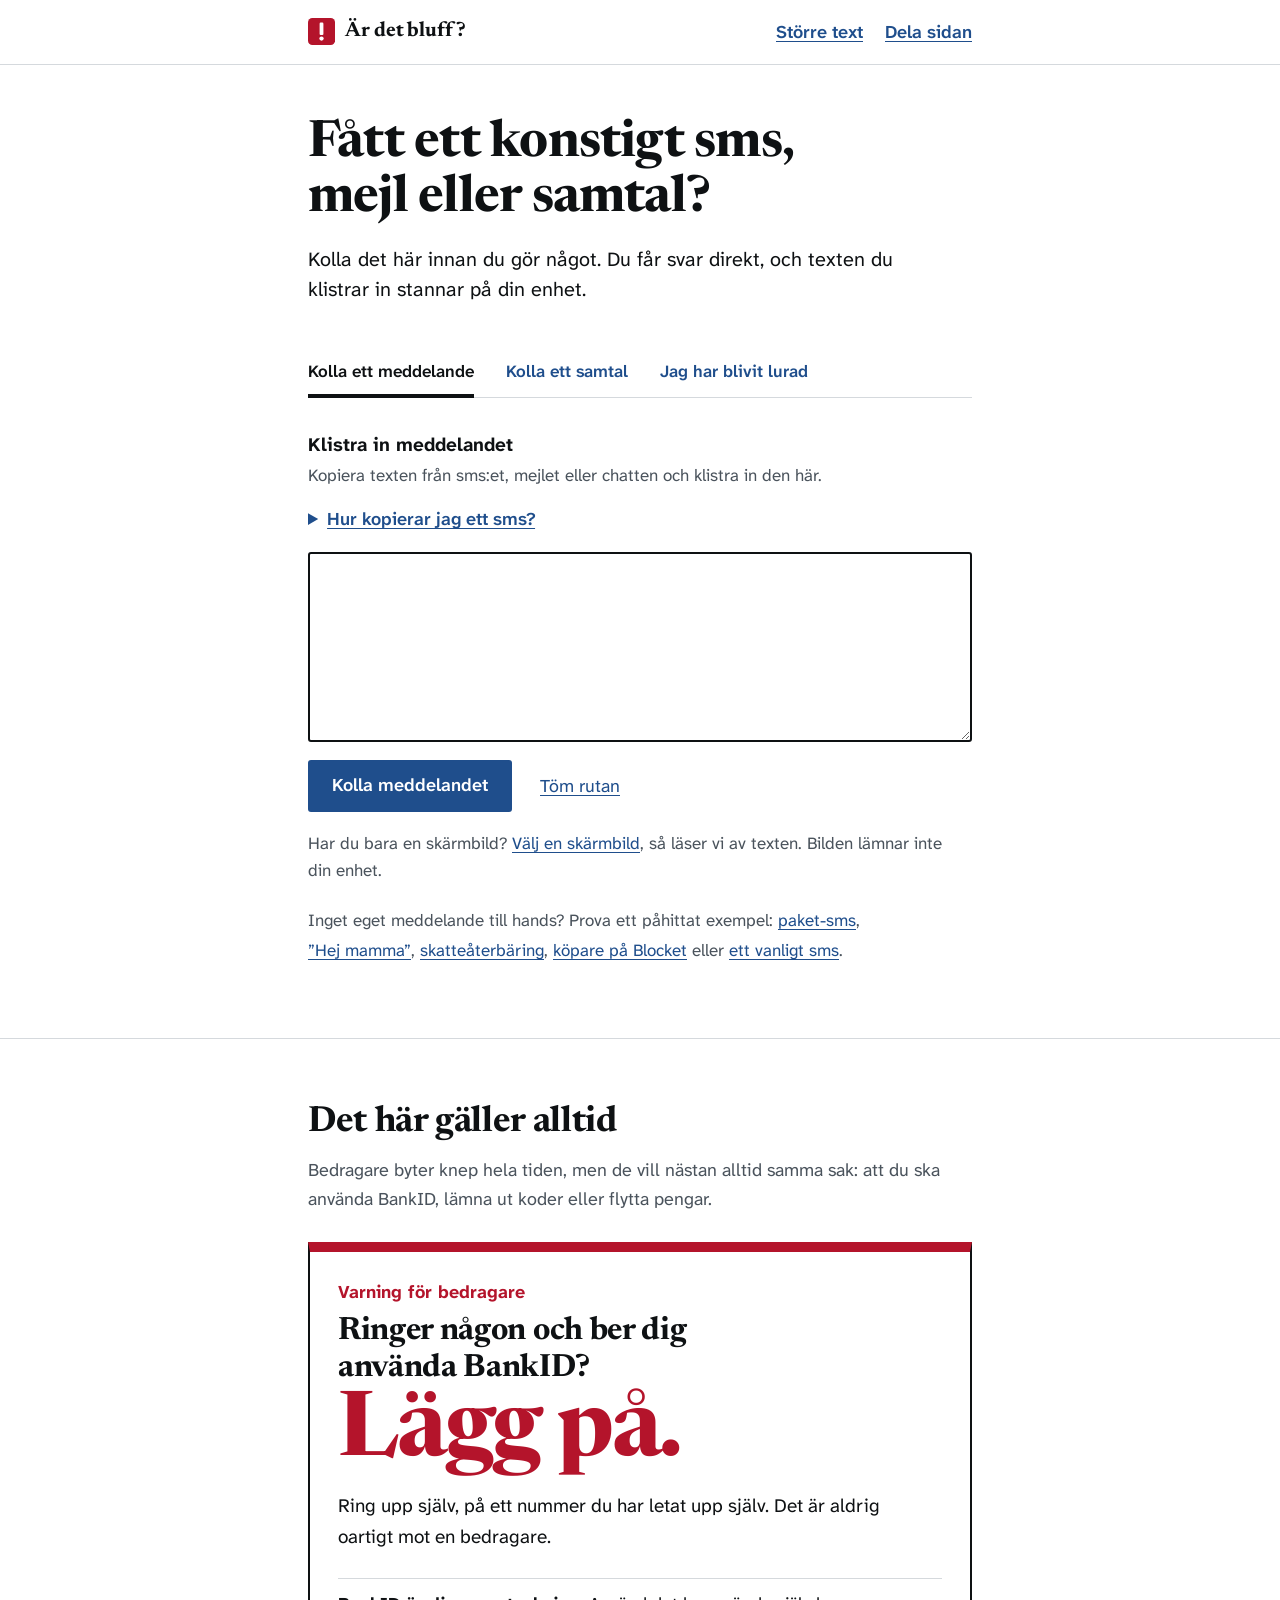
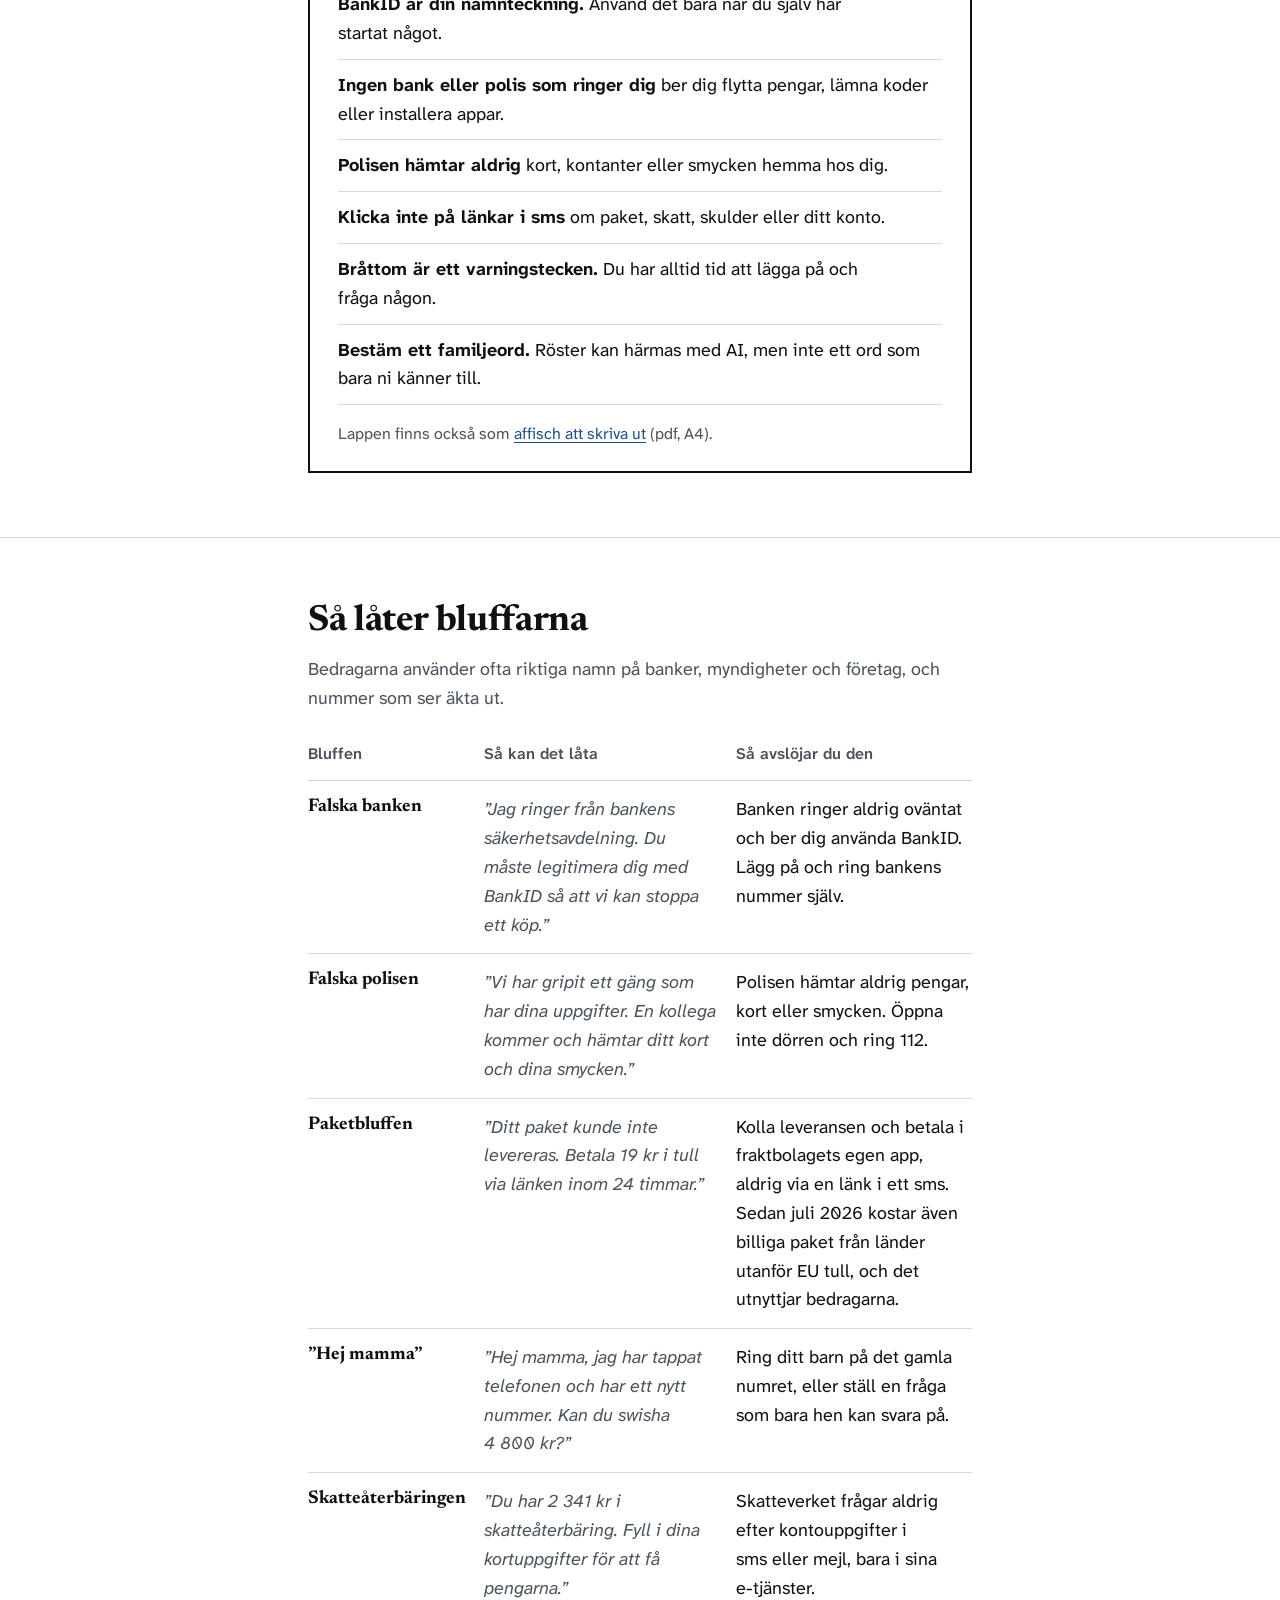
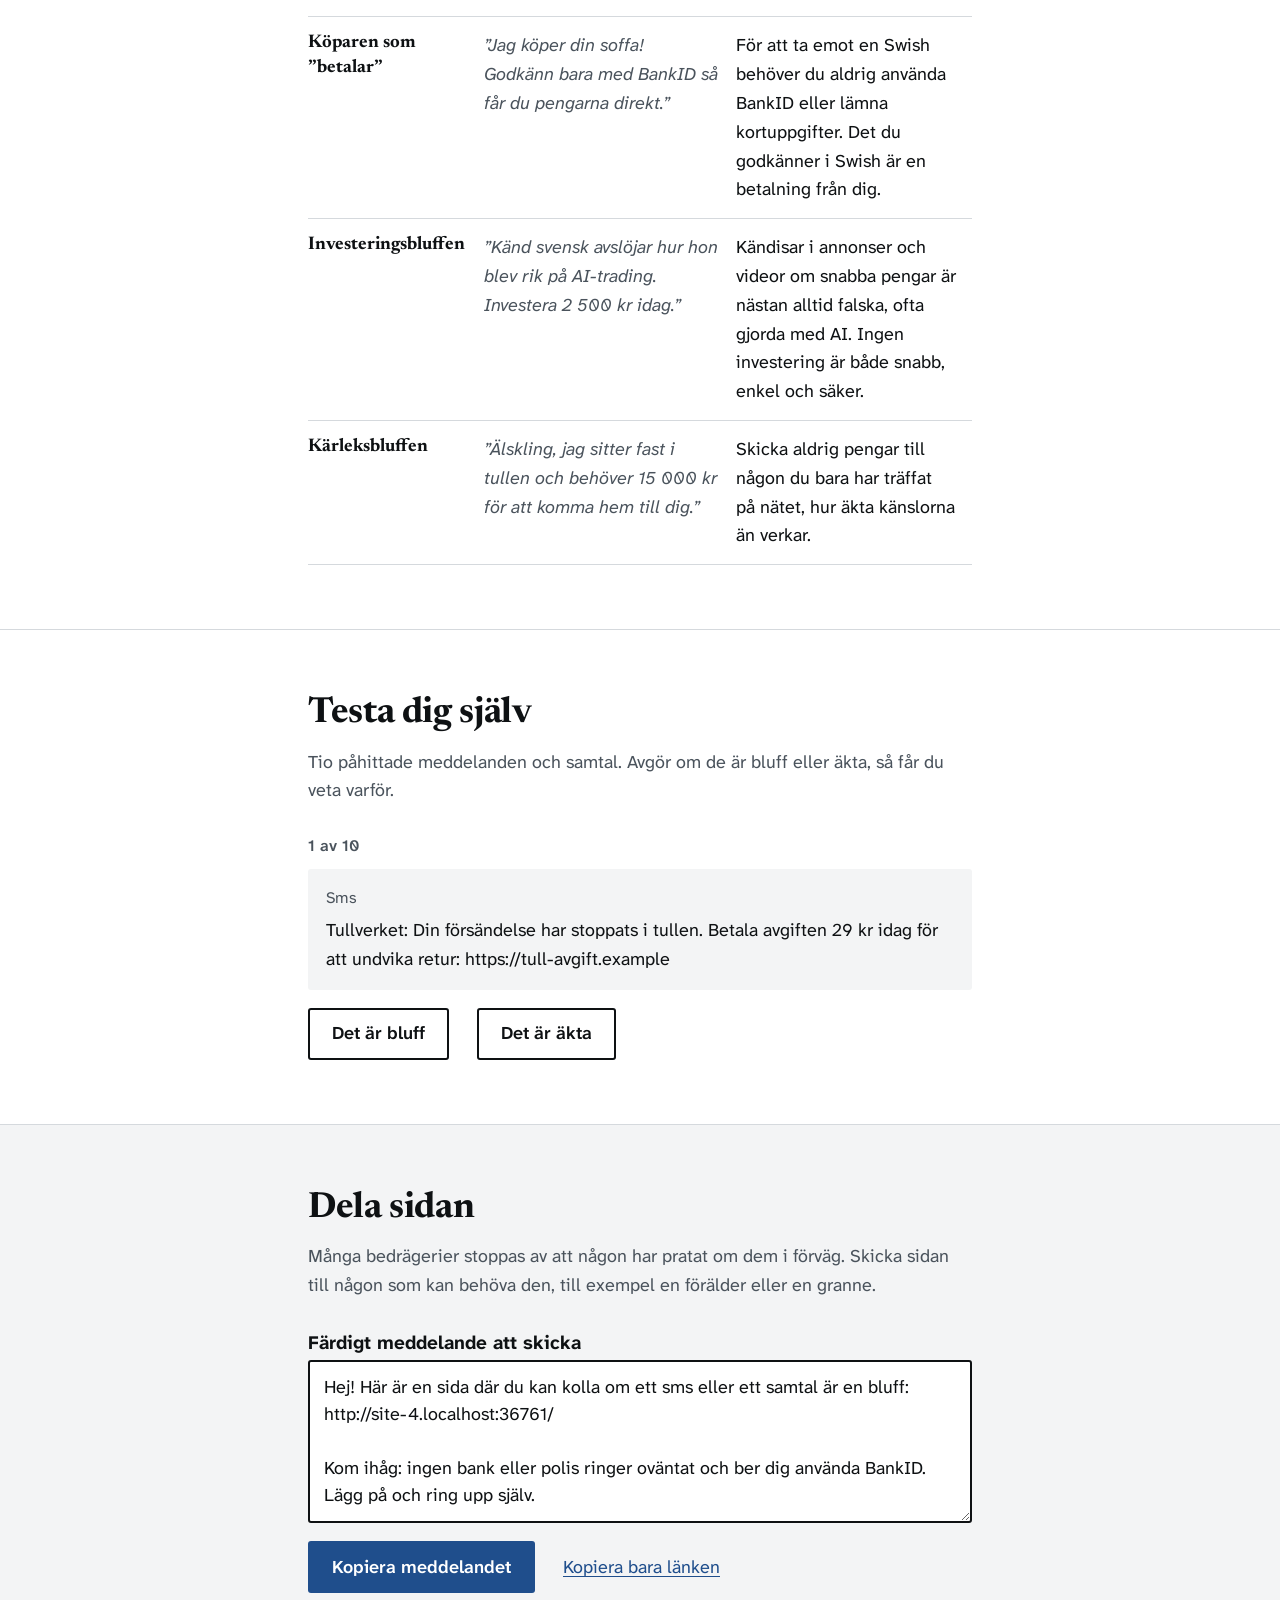
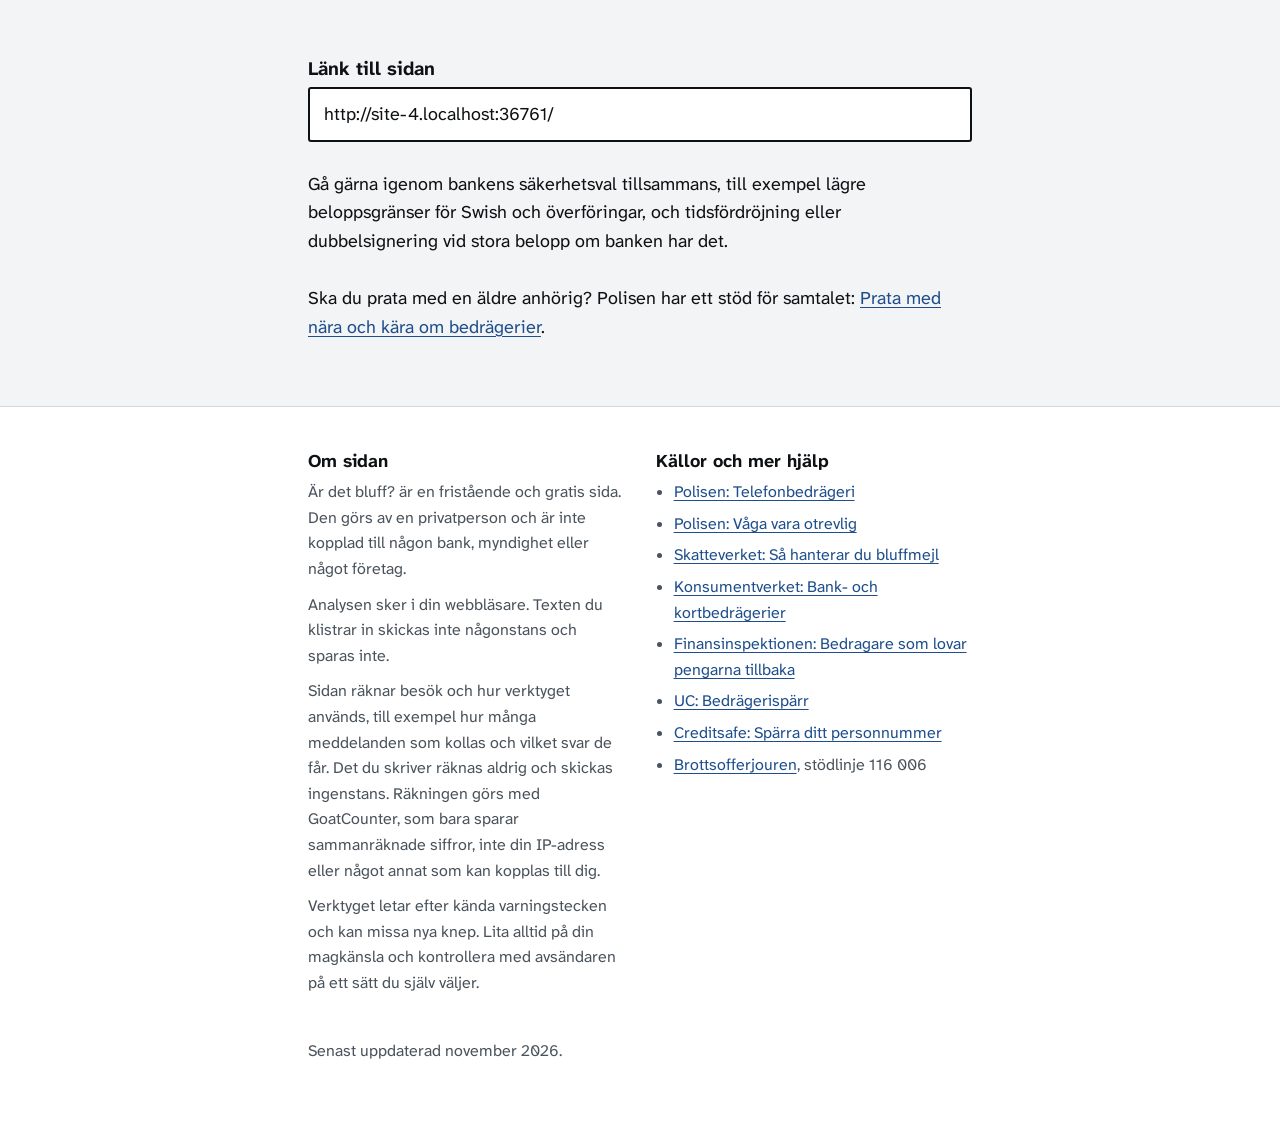
==== commit 39bbdb78: "Granskning 2: rätta fakta, integritetsskydd och sidan utan uppkoppling Fakta (kontrollerat mot lagen" ====
--- a/index.html
+++ b/index.html
@@ -2,6 +2,7 @@
 <html lang="sv">
 <head>
 <meta charset="utf-8">
+<meta http-equiv="Content-Security-Policy" content="default-src 'none'; script-src 'self' 'sha256-S/ut1ZmjvomUCcqP2FOV7OzJ7OgC3u7yPA+28hHp57Y=' https://gc.zgo.at https://cdn.jsdelivr.net 'wasm-unsafe-eval'; worker-src 'self' blob:; connect-src 'self' data: https://cdn.jsdelivr.net https://kollabluffen.goatcounter.com; img-src 'self' data: blob: https://kollabluffen.goatcounter.com; style-src 'self' 'unsafe-inline'; font-src 'self'; manifest-src 'self'; base-uri 'none'; form-action 'none'">
 <meta name="viewport" content="width=device-width, initial-scale=1, viewport-fit=cover">
 <meta property="og:title" content="Är det bluff?">
 <meta property="og:description" content="Kolla om ett sms, mejl eller samtal är ett bedrägeri. Gratis och på svenska.">
@@ -11,7 +12,7 @@
 <meta property="og:image" content="https://tollegoransson-maker.github.io/ar-det-bluff/og.png">
 <meta property="og:image:width" content="1200">
 <meta property="og:image:height" content="630">
-<meta property="og:image:alt" content="Är det bluff? Lägg på om någon ber dig använda BankID i telefon.">
+<meta property="og:image:alt" content="Är det bluff? Lägg på om någon ringer och ber dig använda BankID.">
 <meta name="twitter:card" content="summary_large_image">
 <meta name="theme-color" content="#FFFFFF" media="(prefers-color-scheme: light)">
 <meta name="theme-color" content="#111315" media="(prefers-color-scheme: dark)">
@@ -30,8 +31,8 @@
 @font-face{font-family:"Atkinson Hyperlegible Next";font-style:italic;font-weight:400;font-display:swap;src:url(fonts/atkinson-hyperlegible-next-italic-latin.woff2) format("woff2");unicode-range:U+0000-00FF, U+0131, U+0152-0153, U+02BB-02BC, U+02C6, U+02DA, U+02DC, U+0304, U+0308, U+0329, U+2000-206F, U+20AC, U+2122, U+2191, U+2193, U+2212, U+2215, U+FEFF, U+FFFD}
 @font-face{font-family:"Atkinson Hyperlegible Next";font-style:normal;font-weight:400 700;font-display:swap;src:url(fonts/atkinson-hyperlegible-next-latin-ext.woff2) format("woff2");unicode-range:U+0100-02BA, U+02BD-02C5, U+02C7-02CC, U+02CE-02D7, U+02DD-02FF, U+0304, U+0308, U+0329, U+1D00-1DBF, U+1E00-1E9F, U+1EF2-1EFF, U+2020, U+20A0-20AB, U+20AD-20C4, U+2113, U+2C60-2C7F, U+A720-A7FF}
 @font-face{font-family:"Atkinson Hyperlegible Next";font-style:normal;font-weight:400 700;font-display:swap;src:url(fonts/atkinson-hyperlegible-next-latin.woff2) format("woff2");unicode-range:U+0000-00FF, U+0131, U+0152-0153, U+02BB-02BC, U+02C6, U+02DA, U+02DC, U+0304, U+0308, U+0329, U+2000-206F, U+20AC, U+2122, U+2191, U+2193, U+2212, U+2215, U+FEFF, U+FFFD}
-@font-face{font-family:"Newsreader";font-style:normal;font-weight:600 700;font-display:swap;src:url(fonts/newsreader-latin-ext.woff2) format("woff2");unicode-range:U+0100-02BA, U+02BD-02C5, U+02C7-02CC, U+02CE-02D7, U+02DD-02FF, U+0304, U+0308, U+0329, U+1D00-1DBF, U+1E00-1E9F, U+1EF2-1EFF, U+2020, U+20A0-20AB, U+20AD-20C4, U+2113, U+2C60-2C7F, U+A720-A7FF}
-@font-face{font-family:"Newsreader";font-style:normal;font-weight:600 700;font-display:swap;src:url(fonts/newsreader-latin.woff2) format("woff2");unicode-range:U+0000-00FF, U+0131, U+0152-0153, U+02BB-02BC, U+02C6, U+02DA, U+02DC, U+0304, U+0308, U+0329, U+2000-206F, U+20AC, U+2122, U+2191, U+2193, U+2212, U+2215, U+FEFF, U+FFFD}
+@font-face{font-family:"Newsreader";font-style:normal;font-weight:700;font-display:swap;src:url(fonts/newsreader-latin-ext.woff2) format("woff2");unicode-range:U+0100-02BA, U+02BD-02C5, U+02C7-02CC, U+02CE-02D7, U+02DD-02FF, U+0304, U+0308, U+0329, U+1D00-1DBF, U+1E00-1E9F, U+1EF2-1EFF, U+2020, U+20A0-20AB, U+20AD-20C4, U+2113, U+2C60-2C7F, U+A720-A7FF}
+@font-face{font-family:"Newsreader";font-style:normal;font-weight:700;font-display:swap;src:url(fonts/newsreader-latin.woff2) format("woff2");unicode-range:U+0000-00FF, U+0131, U+0152-0153, U+02BB-02BC, U+02C6, U+02DA, U+02DC, U+0304, U+0308, U+0329, U+2000-206F, U+20AC, U+2122, U+2191, U+2193, U+2212, U+2215, U+FEFF, U+FFFD}
 </style>
 <style>
 /* Layout: en dokumentkolumn (44rem) som en tryckt konsumentguide. Varje del har sin egen form:
@@ -84,7 +85,7 @@
 
 *, *::before, *::after { box-sizing: border-box; }
 html { -webkit-text-size-adjust: 100%; }
-body { margin: 0; background: var(--bg); color: var(--ink); font-family: var(--font-body); font-size: 1.125rem; line-height: 1.6; }
+body { margin: 0; background: var(--bg); color: var(--ink); font-family: var(--font-body); font-size: 1.125rem; line-height: 1.6; overflow-wrap: break-word; }
 a { color: var(--accent); text-underline-offset: 3px; }
 a:hover { color: var(--accent-hover); text-decoration-thickness: 2px; }
 :focus-visible { outline: 3px solid var(--focus); outline-offset: 3px; }
@@ -259,7 +260,7 @@
 
 /* Större text, uppläsning och skärmbild */
 html.big { font-size: 118.75%; }
-.head-tools { display: flex; align-items: center; gap: 22px; }
+.head-tools { display: flex; flex-wrap: wrap; align-items: center; gap: 0 22px; }
 .head-tools .linkbtn { font-weight: 600; }
 .head-tools { margin-left: auto; }
 .wordmark, .head-tools .linkbtn, .head-tools a { white-space: nowrap; }
@@ -347,7 +348,16 @@
 @media (prefers-reduced-motion: reduce) {
   *, *::before, *::after { animation: none !important; transition: none !important; }
 }
+/* Startar inte skriptet (gammal webbläsare eller avbruten nedladdning) visas flikarna efter varandra,
+   så att stegen för den som har blivit lurad alltid går att läsa. Klassen sätts av ett reservskript i webbversionen. */
+.nojs-only { display: none; }
+.nojs .nojs-only { display: block; }
+.nojs .tabs { display: none; }
+.nojs .panel[hidden] { display: block !important; }
+.nojs .panel > h2.sr { position: static; width: auto; height: auto; margin: 32px 0 12px; overflow: visible; clip: auto; white-space: normal; }
+.nojs #panel-meddelande > :not(.nojs-only):not(h2) { display: none; }
 </style>
+<noscript><style>.tabs{display:none}.panel[hidden]{display:block!important}.panel>h2.sr{position:static;width:auto;height:auto;margin:32px 0 12px;overflow:visible;clip:auto;white-space:normal}#panel-meddelande>:not(noscript):not(h2){display:none}</style></noscript>
 </head>
 <body>
 <header class="site-head">
@@ -374,6 +384,7 @@
 
       <div class="panel" role="tabpanel" id="panel-meddelande" aria-labelledby="tab-meddelande">
         <h2 class="sr">Kolla ett meddelande</h2>
+        <p class="nojs-only"><strong>Verktyget fungerar inte i den här webbläsaren.</strong> Stegen och reglerna nedan gäller ändå.</p>
         <label class="label" for="msg">Klistra in meddelandet</label>
         <p class="hint" id="msg-hint">Kopiera texten från sms:et, mejlet eller chatten och klistra in den här.</p>
         <details class="howto">
@@ -410,6 +421,7 @@
         <fieldset class="checks">
           <legend class="label">Kryssa i det som stämmer</legend>
           <label class="check"><input type="checkbox" id="q-caller" value="caller"><span>Personen säger att hen ringer från en bank, polisen, en myndighet eller ett företag.</span></label>
+          <label class="check"><input type="checkbox" id="q-transfer" value="transfer"><span>Personen kopplar dig vidare till banken, polisen eller en ”säkerhetsavdelning”.</span></label>
           <label class="check"><input type="checkbox" id="q-bankid" value="bankid"><span>Personen vill att du loggar in, legitimerar dig eller skriver under med BankID.</span></label>
           <label class="check"><input type="checkbox" id="q-codes" value="codes"><span>Personen frågar efter koder, kortnummer, lösenord eller ditt personnummer.</span></label>
           <label class="check"><input type="checkbox" id="q-money" value="money"><span>Personen vill att du flyttar pengar, till exempel till ett ”säkert konto”.</span></label>
@@ -427,19 +439,26 @@
         <h2 class="sr">Om du har blivit lurad</h2>
         <p class="panel-intro"><strong>Agera direkt.</strong> Ju snabbare du ringer banken, desto större är chansen att stoppa pengarna. Du har inget att skämmas för.</p>
         <ol class="steps">
-          <li><div><h3>Ring din bank direkt</h3><p>Be dem spärra kort, BankID och internetbank och stoppa betalningar som inte har gått iväg än. Bankerna har spärrtjänst dygnet runt. Numret finns på bankens webbplats och ofta på baksidan av ditt kort. Använd aldrig ett nummer som bedragaren har gett dig.</p></div></li>
+          <li><div><h3>Ring din bank direkt</h3><p>Be dem spärra kort, BankID och internetbank och stoppa betalningar som inte har gått iväg än. Bankerna har spärrtjänst dygnet runt. Numret finns på bankens webbplats och ofta på baksidan av ditt kort. Använd aldrig ett nummer som bedragaren har gett dig. När du själv ringer bankens riktiga nummer kan de be dig legitimera dig med BankID. Det är i sin ordning.</p></div></li>
           <li><div><h3>Polisanmäl</h3><p>Ring <a class="num" href="tel:11414">114&nbsp;14</a> eller gå till en polisstation. Pågår brottet just nu, eller är någon på väg hem till dig? Ring <a class="num" href="tel:112">112</a>. Radera inget: spara sms, mejl, skärmbilder, telefonnummer och kontonummer som bevis. <a href="https://polisen.se/utsatt-for-brott/polisanmalan/bedragerier/bedragerier/telefonbedrageri/" target="_blank" rel="noopener">Polisen om telefonbedrägerier</a>.</p></div></li>
-          <li><div><h3>Begär pengarna tillbaka</h3><p>Skriv till banken så snart du kan, och senast inom 13&nbsp;månader. Konsumentverket har <a href="https://www.konsumentverket.se/konsumentratt/bankbedragerier-och-kortbedragerier/" target="_blank" rel="noopener">brevmallar att skicka till banken</a>.</p>
+          <li><div><h3>Begär pengarna tillbaka</h3><p>Skriv till banken så snart du kan. Väntar du för länge kan du förlora rätten att få tillbaka pengarna, och efter 13&nbsp;månader är det för sent. Konsumentverket har <a href="https://www.konsumentverket.se/konsumentratt/bankbedragerier-och-kortbedragerier/" target="_blank" rel="noopener">brevmallar att skicka till banken</a>.</p>
             <ul>
-              <li><strong>Har bedragaren gjort betalningar som du inte själv har godkänt?</strong> Då ska du oftast få tillbaka det mesta, även om du loggade in med BankID åt hen. Banken får dra högst 400&nbsp;kr i självrisk, och mer bara om du har varit grovt oaktsam. Efter en dom i Högsta domstolen är det banken som måste visa det.</li>
+              <li><strong>Har bedragaren gjort betalningar som du inte själv har godkänt?</strong> Då ska du oftast få tillbaka det mesta, även om du loggade in med BankID åt hen. Banken får dra högst 400&nbsp;kr i självrisk. Har du varit grovt oaktsam får banken dra högst 12&nbsp;000&nbsp;kr. Hela beloppet får du bara stå för om du förstod risken och ändå gjorde som bedragaren sa. Efter en dom i Högsta domstolen är det banken som måste bevisa det.</li>
               <li><strong>Har du själv gjort betalningen,</strong> till exempel en Swish till bedragaren? Då är chansen mindre. Fråga ändå.</li>
-              <li><strong>Säger banken nej?</strong> Då kan du anmäla till <a href="https://www.arn.se/konsument/" target="_blank" rel="noopener">Allmänna reklamationsnämnden, ARN</a>. Det kostar 150&nbsp;kr.</li>
+              <li><strong>Säger banken nej?</strong> Be banken ompröva beslutet. Säger banken fortfarande nej kan du anmäla till <a href="https://www.arn.se/tvisteomraden/bank/" target="_blank" rel="noopener">Allmänna reklamationsnämnden, ARN</a>, inom ett år från att du först klagade. Det kostar 150&nbsp;kr, och kravet måste vara på minst 3&nbsp;000&nbsp;kr. Gratis råd får du hos <a href="https://konsumenternasbankochfinansbyra.se/" target="_blank" rel="noopener">Konsumenternas Bank- och finansbyrå</a> på <a class="num" href="tel:020105400">020-10&nbsp;54&nbsp;00</a>.</li>
             </ul></div></li>
-          <li><div><h3>Har du lämnat ut personnummer, BankID eller id-kort?</h3><p>Lägg en bedrägerispärr direkt. Den gör det svårare att ta lån i ditt namn och läggs också hos de andra kreditupplysningsföretagen. Har du ett BankID som fungerar, lägg den <a href="https://www.minuc.se/bedragerisparr" target="_blank" rel="noopener">hos UC</a>. Har banken spärrat ditt BankID, använd i stället <a href="https://www.creditsafe.com/se/sv/kontakt/vanliga-fragor/sparra-ditt-personnummer.html" target="_blank" rel="noopener">Creditsafes formulär</a>, som inte kräver BankID. Spärren gäller först i två veckor. Skicka in en kopia av polisanmälan, så förlängs den.</p></div></li>
+          <li><div><h3>Har du lämnat ut personnummer, BankID eller id-kort?</h3><p>Lägg en bedrägerispärr direkt. Den gör det svårare att ta lån i ditt namn och läggs också hos de andra kreditupplysningsföretagen. Har du ett BankID som fungerar, lägg den <a href="https://www.minuc.se/bedragerisparr" target="_blank" rel="noopener">hos UC</a>. Har banken spärrat ditt BankID, använd i stället <a href="https://www.creditsafe.com/se/sv/kontakt/vanliga-fragor/sparra-ditt-personnummer.html" target="_blank" rel="noopener">Creditsafes formulär</a>, som inte kräver BankID. Spärren gäller först i två veckor. Skicka in en kopia av polisanmälan, så förlängs den.</p>
+            <ul>
+              <li><strong>Har du lämnat ifrån dig id-kort eller körkort?</strong> Spärra det hos den som har utfärdat det.</li>
+              <li><strong>Har du Freja eID?</strong> Spärra det på <a class="num" href="tel:08270029">08-27&nbsp;00&nbsp;29</a>, dygnet runt.</li>
+              <li><strong>Tror du att någon har ändrat din adress?</strong> Ring Skatteverket på <a class="num" href="tel:0771567567">0771-567&nbsp;567</a>. Kolla också hos <a href="https://www.adressandring.se/" target="_blank" rel="noopener">Svensk Adressändring</a> att ingen har beställt eftersändning av din post.</li>
+              <li><strong>Får du fakturor eller krav för sådant du inte har köpt?</strong> Bestrid dem skriftligt. Kommer det ett brev från Kronofogden, svara och invänd mot kravet.</li>
+              <li><strong>Fråga ditt försäkringsbolag.</strong> Många hemförsäkringar ger hjälp vid id-kapning.</li>
+            </ul></div></li>
           <li><div><h3>Har du lämnat ut ett lösenord?</h3><p>Byt det direkt, och börja med din e-post. Använd olika lösenord för olika tjänster.</p></div></li>
           <li><div><h3>Har någon styrt din dator eller telefon?</h3><p>Koppla bort internet och avinstallera appen. Låt någon du litar på gå igenom enheten innan du loggar in på banken igen.</p></div></li>
           <li><div><h3>Se upp för nästa bluff</h3><p>Efter ett bedrägeri hör ofta någon av sig och lovar att få tillbaka pengarna mot en avgift. Det är en ny bluff. Ingen myndighet ringer och erbjuder sådan hjälp mot betalning.</p></div></li>
-          <li><div><h3>Prata med någon</h3><p>Bedragarna är proffs, och det kan hända vem som helst. <a href="https://www.brottsofferjouren.se/" target="_blank" rel="noopener">Brottsofferjouren</a> ger gratis stöd på <a class="num" href="tel:116006">116&nbsp;006</a>.</p></div></li>
+          <li><div><h3>Prata med någon</h3><p>Bedragarna är proffs, och det kan hända vem som helst. <a href="https://www.brottsofferjouren.se/" target="_blank" rel="noopener">Brottsofferjouren</a> ger gratis stöd på <a class="num" href="tel:116006">116&nbsp;006</a>, också på andra språk.</p></div></li>
         </ol>
       </div>
     </div>
@@ -451,12 +470,12 @@
       <p class="intro">Bedragare byter knep hela tiden, men de vill nästan alltid samma sak: att du ska använda BankID, lämna ut koder eller flytta pengar.</p>
       <div class="notice">
         <p class="notice-kicker">Varning för bedragare</p>
-        <p class="notice-q">Ber någon dig använda BankID i telefon?</p>
+        <p class="notice-q">Ringer någon och ber dig använda BankID?</p>
         <p class="notice-stop">Lägg på.</p>
         <p class="notice-sub">Ring upp själv, på ett nummer du har letat upp själv. Det är aldrig oartigt mot en bedragare.</p>
         <ul class="notice-rules">
           <li><strong>BankID är din namnteckning.</strong> Använd det bara när du själv har startat något.</li>
-          <li><strong>Ingen bank eller polis</strong> ber dig flytta pengar, lämna koder eller installera appar.</li>
+          <li><strong>Ingen bank eller polis som ringer dig</strong> ber dig flytta pengar, lämna koder eller installera appar.</li>
           <li><strong>Polisen hämtar aldrig</strong> kort, kontanter eller smycken hemma hos dig.</li>
           <li><strong>Klicka inte på länkar i sms</strong> om paket, skatt, skulder eller ditt konto.</li>
           <li><strong>Bråttom är ett varningstecken.</strong> Du har alltid tid att lägga på och fråga någon.</li>
@@ -474,13 +493,13 @@
       <table class="scams">
         <thead><tr><th scope="col">Bluffen</th><th scope="col">Så kan det låta</th><th scope="col">Så avslöjar du den</th></tr></thead>
         <tbody>
-          <tr><th scope="row">Falska banken</th><td class="say" data-label="Så kan det låta">”Jag ringer från bankens säkerhetsavdelning. Du måste legitimera dig med BankID så att vi kan stoppa ett köp.”</td><td data-label="Så avslöjar du den">Banken ber dig aldrig använda BankID i telefon. Lägg på och ring bankens nummer själv.</td></tr>
+          <tr><th scope="row">Falska banken</th><td class="say" data-label="Så kan det låta">”Jag ringer från bankens säkerhetsavdelning. Du måste legitimera dig med BankID så att vi kan stoppa ett köp.”</td><td data-label="Så avslöjar du den">Banken ringer aldrig oväntat och ber dig använda BankID. Lägg på och ring bankens nummer själv.</td></tr>
           <tr><th scope="row">Falska polisen</th><td class="say" data-label="Så kan det låta">”Vi har gripit ett gäng som har dina uppgifter. En kollega kommer och hämtar ditt kort och dina smycken.”</td><td data-label="Så avslöjar du den">Polisen hämtar aldrig pengar, kort eller smycken. Öppna inte dörren och ring 112.</td></tr>
-          <tr><th scope="row">Paketbluffen</th><td class="say" data-label="Så kan det låta">”Ditt paket kunde inte levereras. Betala 19&nbsp;kr i tull via länken inom 24&nbsp;timmar.”</td><td data-label="Så avslöjar du den">Kolla leveransen i fraktbolagets egen app. Betala aldrig via en länk i ett sms.</td></tr>
+          <tr><th scope="row">Paketbluffen</th><td class="say" data-label="Så kan det låta">”Ditt paket kunde inte levereras. Betala 19&nbsp;kr i tull via länken inom 24&nbsp;timmar.”</td><td data-label="Så avslöjar du den">Kolla leveransen och betala i fraktbolagets egen app, aldrig via en länk i ett sms. Sedan juli 2026 kostar även billiga paket från länder utanför EU tull, och det utnyttjar bedragarna.</td></tr>
           <tr><th scope="row">”Hej mamma”</th><td class="say" data-label="Så kan det låta">”Hej mamma, jag har tappat telefonen och har ett nytt nummer. Kan du swisha 4&nbsp;800&nbsp;kr?”</td><td data-label="Så avslöjar du den">Ring ditt barn på det gamla numret, eller ställ en fråga som bara hen kan svara på.</td></tr>
           <tr><th scope="row">Skatteåterbäringen</th><td class="say" data-label="Så kan det låta">”Du har 2&nbsp;341&nbsp;kr i skatteåterbäring. Fyll i dina kortuppgifter för att få pengarna.”</td><td data-label="Så avslöjar du den">Skatteverket frågar aldrig efter kontouppgifter i sms eller mejl, bara i sina e-tjänster.</td></tr>
-          <tr><th scope="row">Köparen som ”betalar”</th><td class="say" data-label="Så kan det låta">”Jag köper din soffa! Godkänn bara med BankID så får du pengarna direkt.”</td><td data-label="Så avslöjar du den">Du behöver aldrig BankID eller kortuppgifter för att ta emot pengar. Det du godkänner är en betalning från dig.</td></tr>
-          <tr><th scope="row">Investeringsbluffen</th><td class="say" data-label="Så kan det låta">”Känd svensk avslöjar hur hon blev rik på AI-trading. Investera 2&nbsp;500&nbsp;kr idag.”</td><td data-label="Så avslöjar du den">Kändisar gör inte reklam för snabba pengar, och garanterad avkastning finns inte.</td></tr>
+          <tr><th scope="row">Köparen som ”betalar”</th><td class="say" data-label="Så kan det låta">”Jag köper din soffa! Godkänn bara med BankID så får du pengarna direkt.”</td><td data-label="Så avslöjar du den">För att ta emot en Swish behöver du aldrig använda BankID eller lämna kortuppgifter. Det du godkänner i Swish är en betalning från dig.</td></tr>
+          <tr><th scope="row">Investeringsbluffen</th><td class="say" data-label="Så kan det låta">”Känd svensk avslöjar hur hon blev rik på AI-trading. Investera 2&nbsp;500&nbsp;kr idag.”</td><td data-label="Så avslöjar du den">Kändisar i annonser och videor om snabba pengar är nästan alltid falska, ofta gjorda med AI. Ingen investering är både snabb, enkel och säker.</td></tr>
           <tr><th scope="row">Kärleksbluffen</th><td class="say" data-label="Så kan det låta">”Älskling, jag sitter fast i tullen och behöver 15&nbsp;000&nbsp;kr för att komma hem till dig.”</td><td data-label="Så avslöjar du den">Skicka aldrig pengar till någon du bara har träffat på nätet, hur äkta känslorna än verkar.</td></tr>
         </tbody>
       </table>
@@ -511,6 +530,7 @@
         <label class="label" for="sharelink">Länk till sidan</label>
         <input class="field" id="sharelink" type="text" readonly>
       </div>
+      <p class="share-more">Gå gärna igenom bankens säkerhetsval tillsammans, till exempel lägre beloppsgränser för Swish och överföringar, och tidsfördröjning eller dubbelsignering vid stora belopp om banken har det.</p>
       <p class="share-more">Ska du prata med en äldre anhörig? Polisen har ett stöd för samtalet: <a href="https://polisen.se/utsatt-for-brott/skydda-dig-mot-brott/brott-mot-aldre-och-personer-med-funktionsnedsattning/prata-med-nara-och-kara-om-bedragerier/" target="_blank" rel="noopener">Prata med nära och kära om bedrägerier</a>.</p>
     </div>
   </section>
@@ -541,7 +561,8 @@
     <p class="updated">Senast uppdaterad november 2026.</p>
   </div>
 </footer>
-<script src="app.js"></script>
-<script data-goatcounter="https://kollabluffen.goatcounter.com/count" async src="https://gc.zgo.at/count.js"></script>
+<script src="app.js?v=3f9d7c52"></script>
+<script>if(!window.bluffReady)document.documentElement.className+=' nojs';</script>
+<script data-goatcounter="https://kollabluffen.goatcounter.com/count" async src="https://gc.zgo.at/count.v5.js" integrity="sha384-atnOLvQb9t+jTSipvd75X2yginT4PjVbqDdlJAmxMm+wYElFmeR6EmLP5bYeoRVQ" crossorigin="anonymous"></script>
 </body>
 </html>
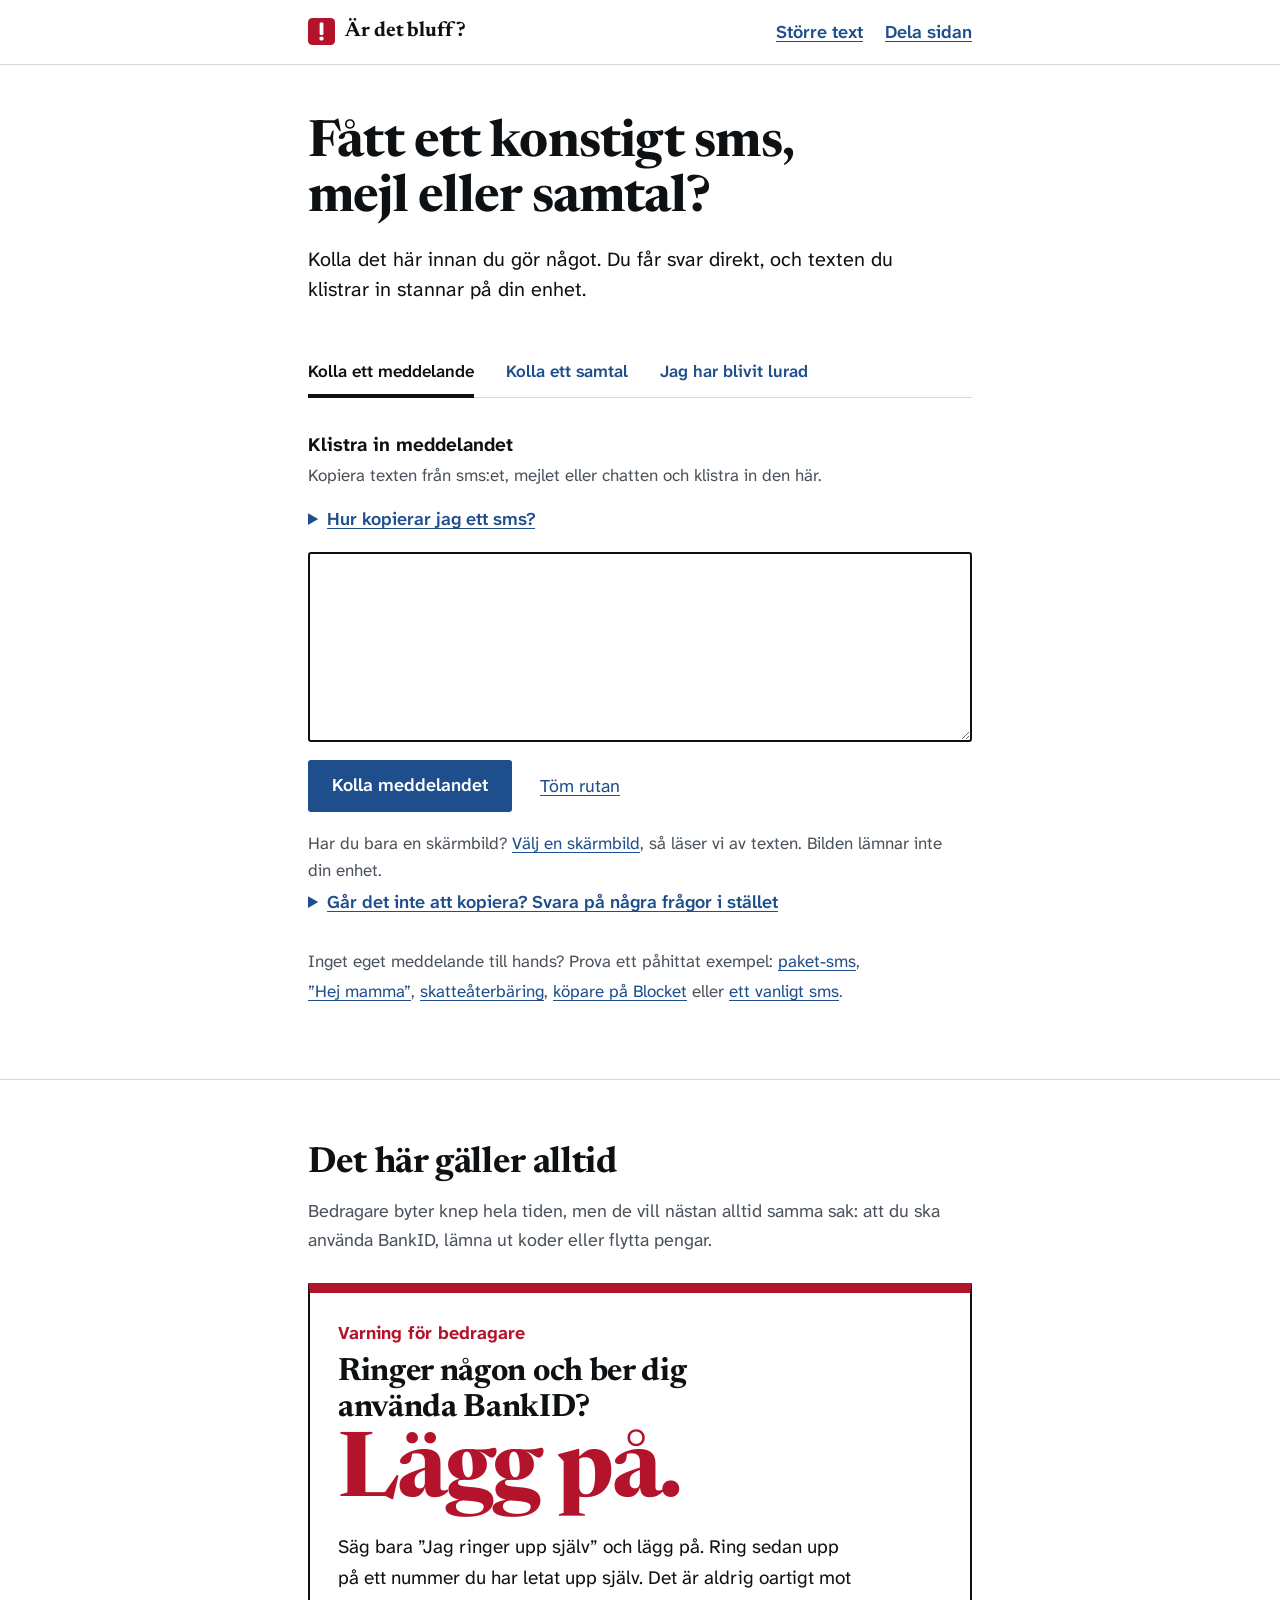
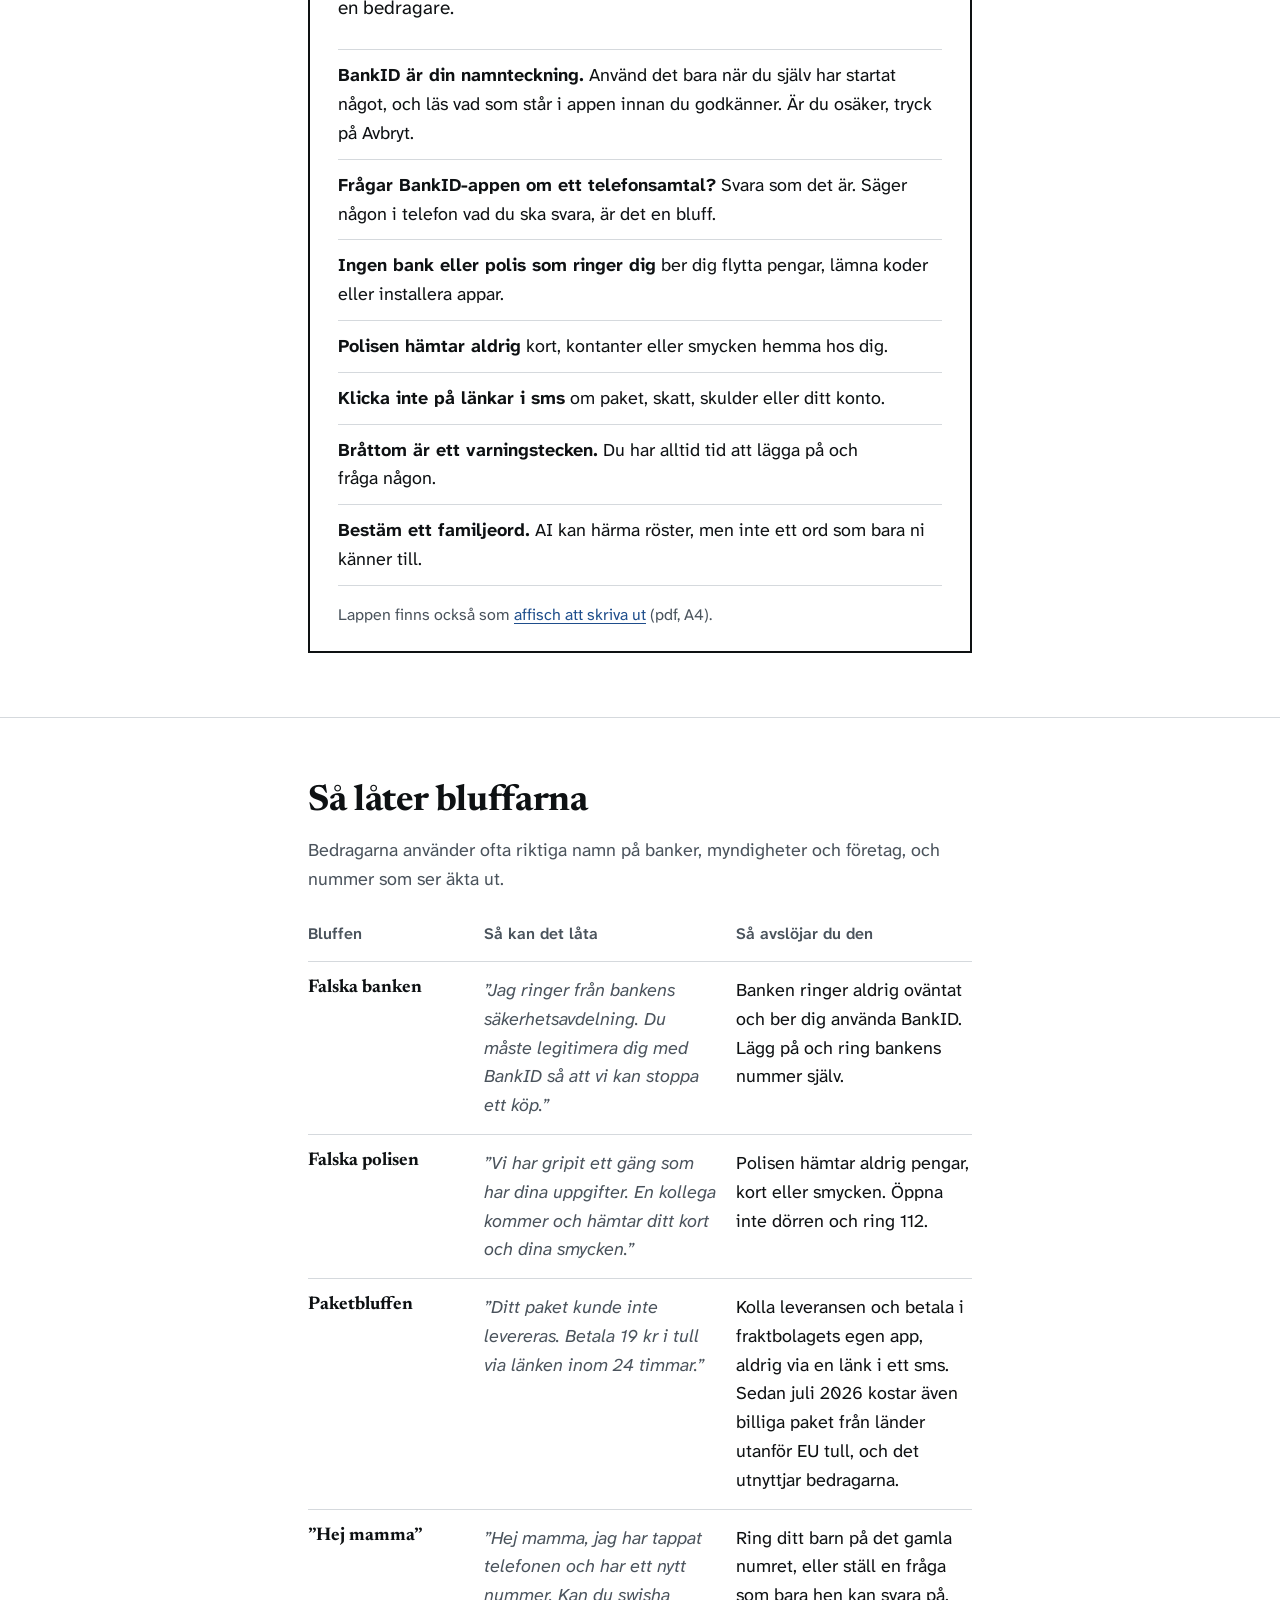
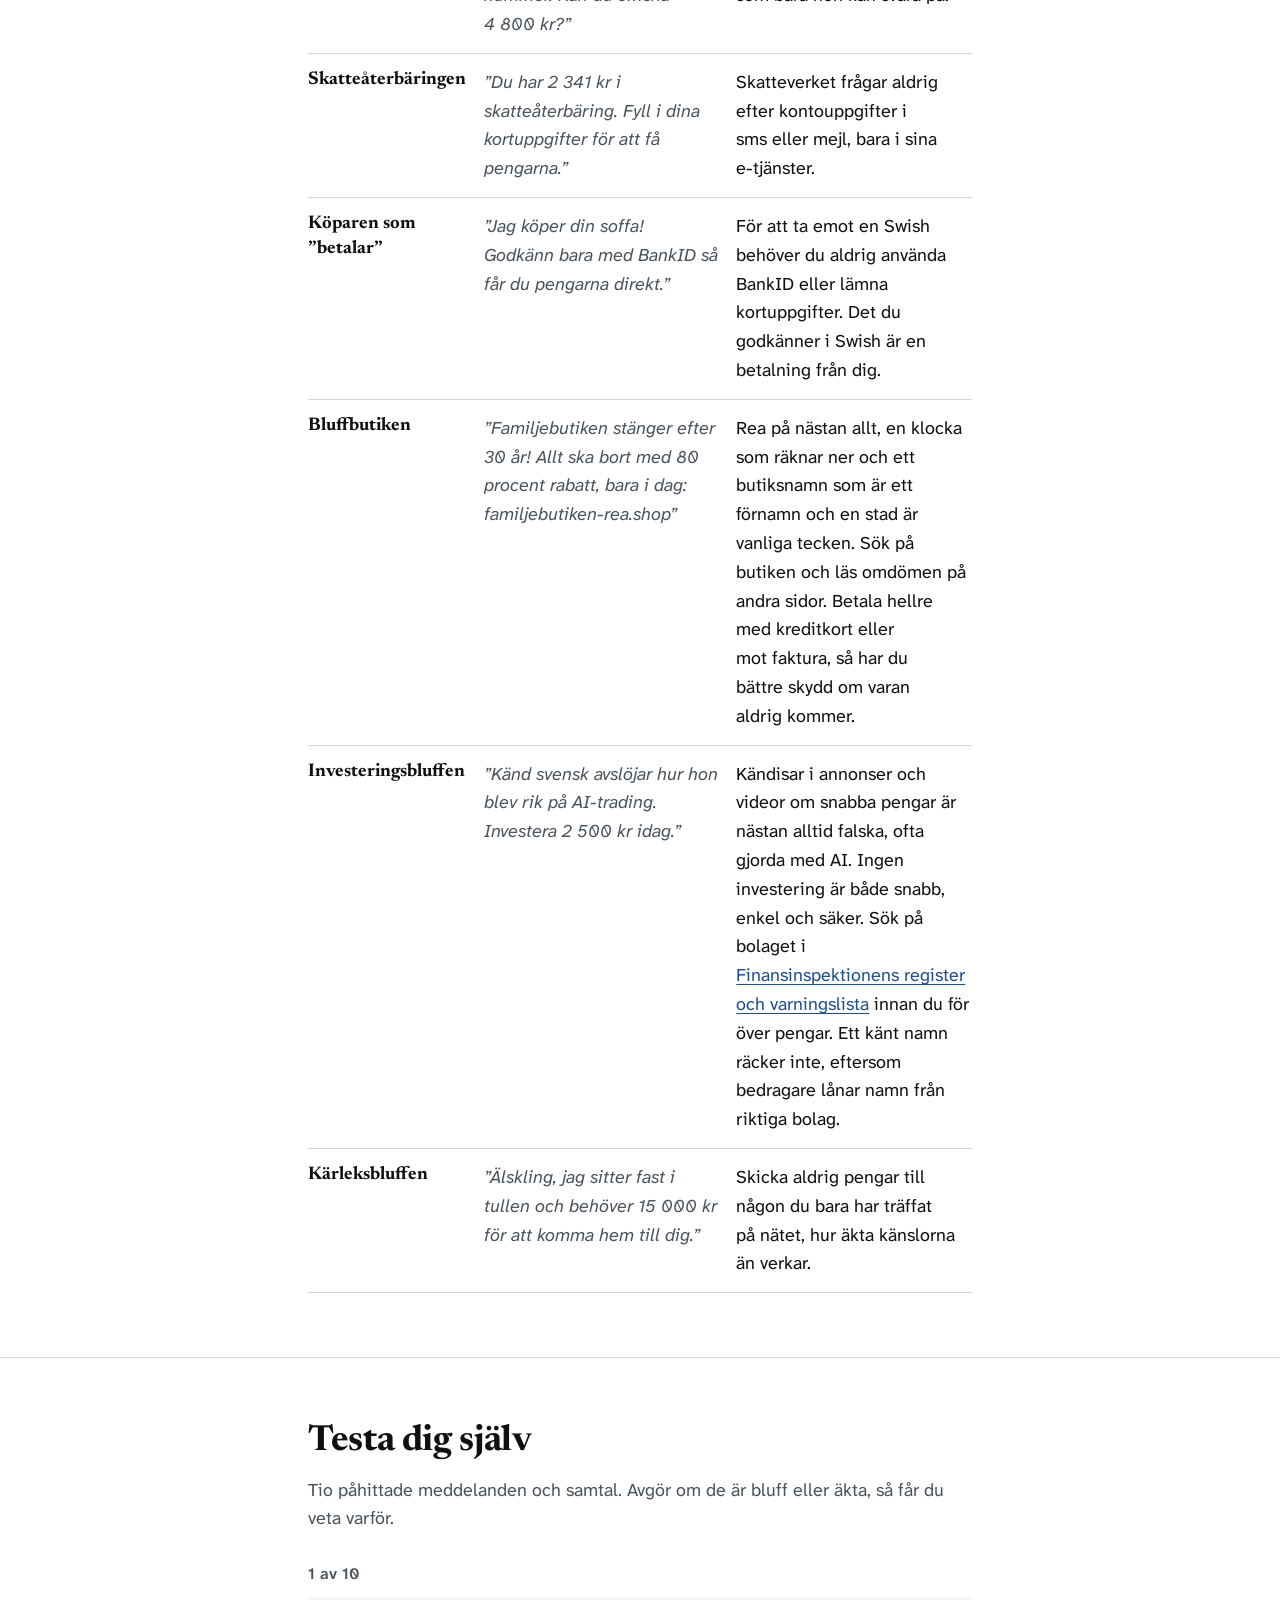
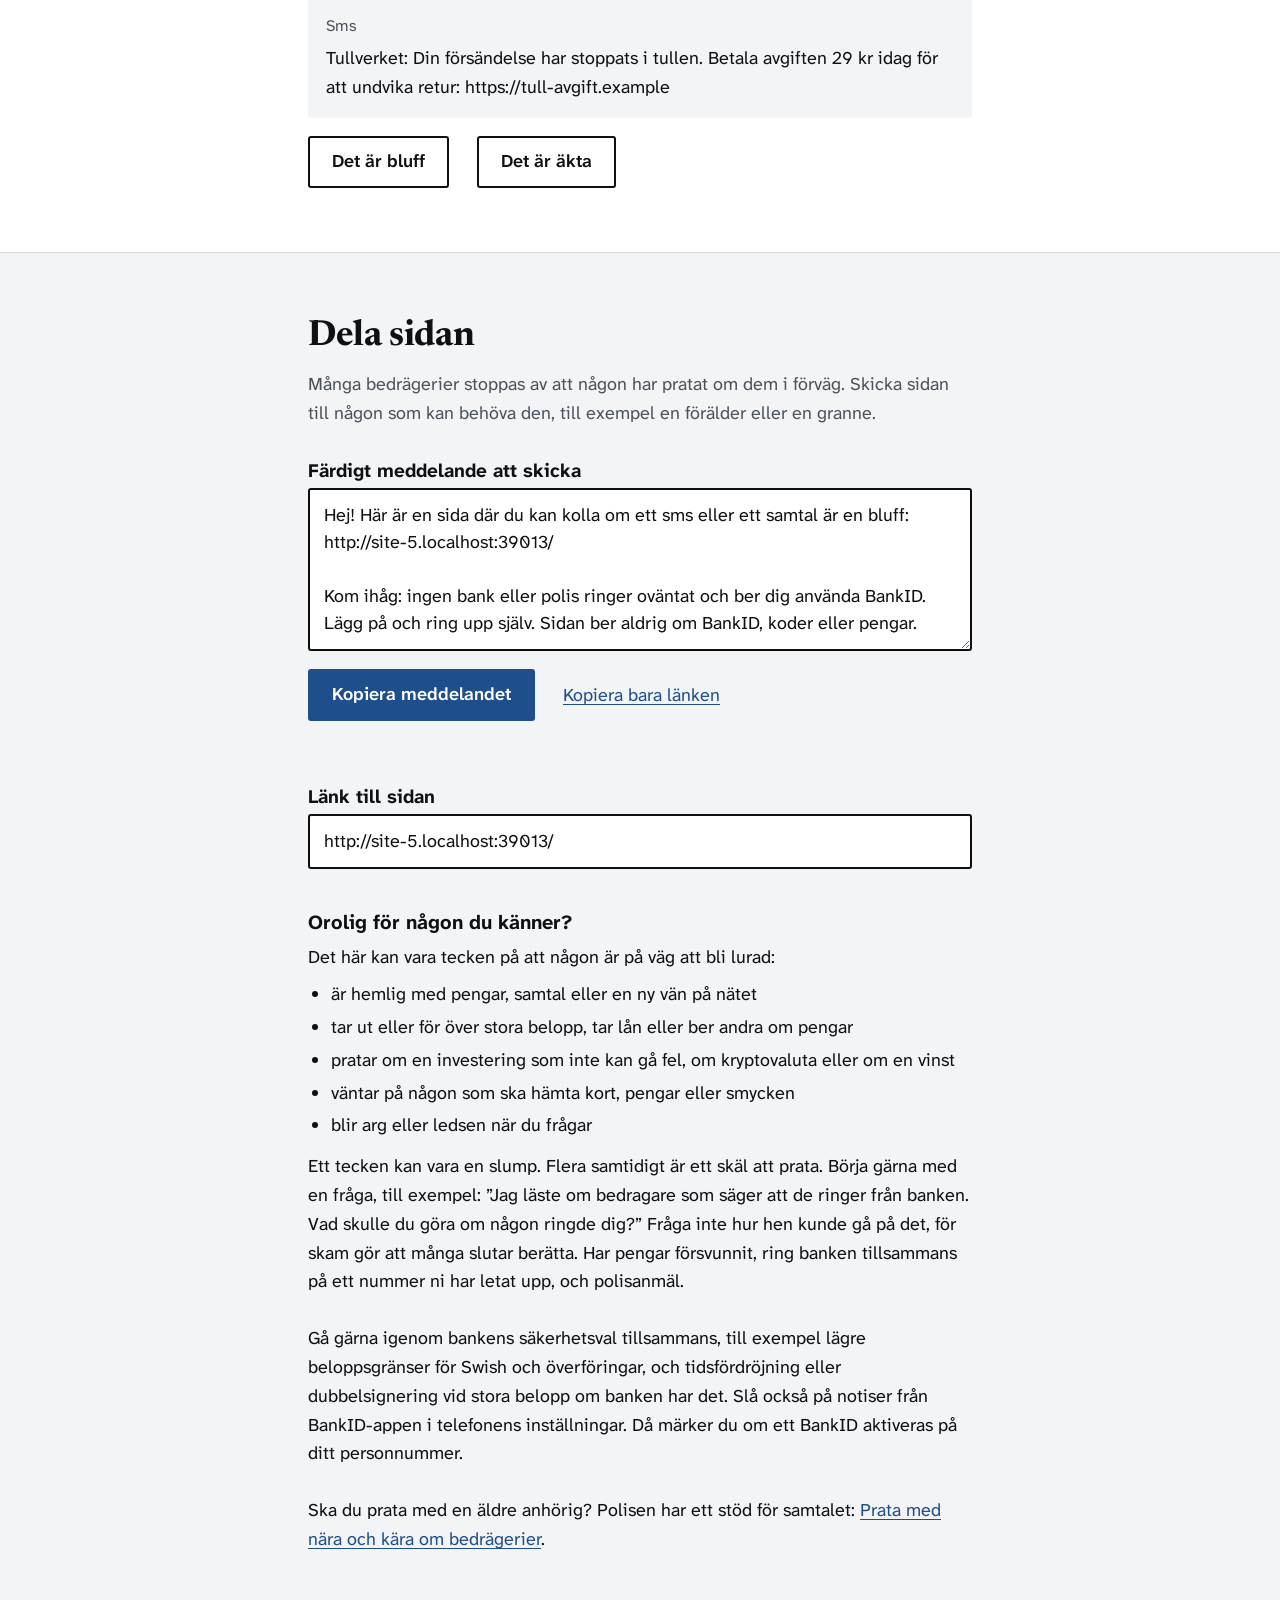
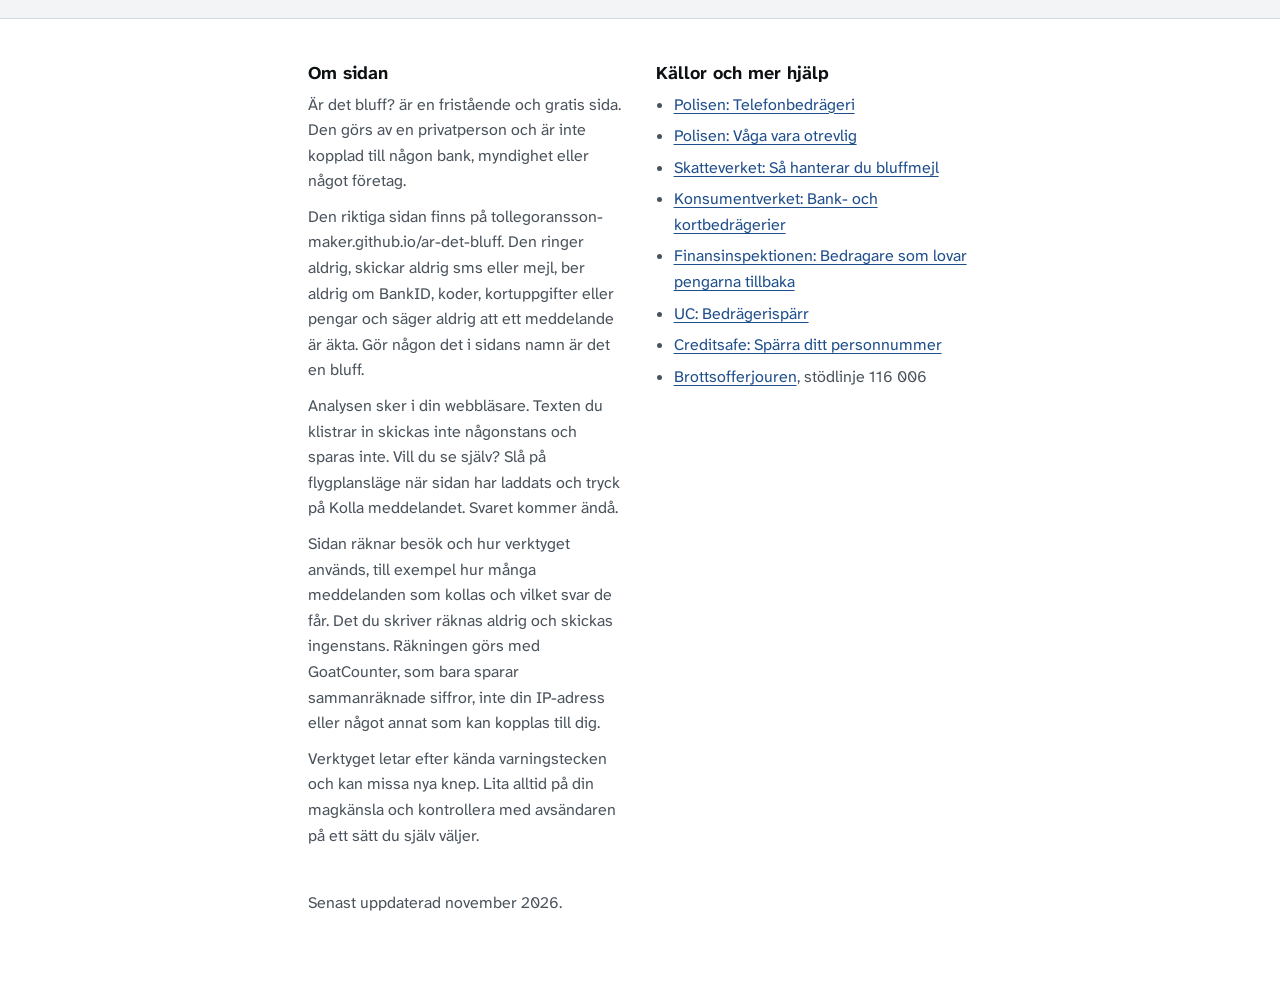
==== commit 330fb4cb: "Granskning 3: svårare att lura analysen och mer hjälp efteråt - Analysen klarar siffror i stället fö" ====
--- a/index.html
+++ b/index.html
@@ -203,9 +203,12 @@
 .check-note { display: none; margin-top: 8px; padding-left: 12px; border-left: 4px solid var(--danger); font-weight: 600; }
 .check-note.calm { border-left-color: var(--ink-2); }
 .check input:checked + span .check-note { display: block; }
-.callresult { margin-top: 28px; }
-.callresult:empty { display: none; }
+.callresult, .askresult { margin-top: 28px; }
+.callresult:empty, .askresult:empty { display: none; }
 .callreset { margin: 16px 0 0; }
+.panel-note { margin: 24px 0 0; color: var(--ink-2); max-width: 38em; }
+.askbox { margin: 18px 0 0; }
+.askbox .checks { margin-top: 10px; }
 
 /* Lurad */
 .steps { list-style: none; margin: 0; padding: 0; counter-reset: step; }
@@ -216,6 +219,10 @@
 .steps p { margin: 0; }
 .steps ul { margin: 8px 0 0; padding-left: 1.2em; }
 .steps ul li + li { margin-top: 6px; }
+.steps ul.banks { list-style: none; padding-left: 0; }
+.steps ul.banks li + li { margin-top: 2px; }
+.steps ul + p { margin-top: 8px; }
+.steps .howto { margin: 10px 0 0; }
 .num { font-weight: 700; white-space: nowrap; }
 
 /* Avsnitt */
@@ -257,6 +264,11 @@
 .copystatus { min-height: 1.6em; margin: 12px 0 0; font-weight: 600; }
 .linkline { margin-top: 20px; }
 .share-more { margin: 28px 0 0; max-width: 38em; }
+.share-h { margin: 40px 0 0; font-size: 1.25rem; line-height: 1.3; }
+.share-h + .share-more { margin-top: 8px; }
+.share-list { margin: 8px 0 0; padding-left: 1.25em; max-width: 38em; }
+.share-list li + li { margin-top: 4px; }
+.share-list + .share-more { margin-top: 12px; }
 
 /* Större text, uppläsning och skärmbild */
 html.big { font-size: 118.75%; }
@@ -356,6 +368,17 @@
 .nojs .panel[hidden] { display: block !important; }
 .nojs .panel > h2.sr { position: static; width: auto; height: auto; margin: 32px 0 12px; overflow: visible; clip: auto; white-space: normal; }
 .nojs #panel-meddelande > :not(.nojs-only):not(h2) { display: none; }
+/* "Skriv ut stegen": bara stegen för den som har blivit lurad, svart på vitt, med länkarnas adresser utskrivna. */
+@media print {
+  :root { --bg: #FFFFFF; --ink: #000000; --ink-2: #333333; --line: #999999; --accent: #000000; color-scheme: light; }
+  html.print-lurad .site-head, html.print-lurad .site-foot, html.print-lurad main > .section, html.print-lurad #verktyg h1,
+  html.print-lurad #verktyg .lead, html.print-lurad .tabs, html.print-lurad #panel-meddelande, html.print-lurad #panel-samtal,
+  html.print-lurad #printsteps { display: none !important; }
+  html.print-lurad #panel-lurad { display: block !important; }
+  html.print-lurad #panel-lurad > h2.sr { position: static; width: auto; height: auto; margin: 0 0 12px; overflow: visible; clip: auto; white-space: normal; }
+  html.print-lurad #panel-lurad a[href^="http"]::after { content: " (" attr(href) ")"; font-size: 0.8em; overflow-wrap: anywhere; }
+  html.print-lurad .hero { padding: 0; }
+}
 </style>
 <noscript><style>.tabs{display:none}.panel[hidden]{display:block!important}.panel>h2.sr{position:static;width:auto;height:auto;margin:32px 0 12px;overflow:visible;clip:auto;white-space:normal}#panel-meddelande>:not(noscript):not(h2){display:none}</style></noscript>
 </head>
@@ -405,6 +428,24 @@
         <p class="ocr-line" id="ocr" hidden>Har du bara en skärmbild? <span class="nw"><button class="linkbtn" id="ocr-pick" type="button">Välj en skärmbild</button>,</span> så läser vi av texten. Bilden lämnar inte din enhet.</p>
         <input type="file" id="ocr-file" accept="image/*" hidden>
         <p class="ocr-status" id="ocr-status" role="status"></p>
+        <details class="howto askbox" id="askbox">
+          <summary>Går det inte att kopiera? Svara på några frågor i stället</summary>
+          <fieldset class="checks">
+            <legend class="label">Kryssa i det som stämmer om meddelandet</legend>
+            <label class="check"><input type="checkbox" value="sender"><span>Det ser ut att komma från en bank, en myndighet, ett paketbolag eller ett annat företag.</span></label>
+            <label class="check"><input type="checkbox" value="link"><span>Det finns en länk eller en knapp att trycka på.</span></label>
+            <label class="check"><input type="checkbox" value="pay"><span>Du ska betala något, till exempel frakt, tull, en avgift eller en skuld.</span></label>
+            <label class="check"><input type="checkbox" value="bankid"><span>Du ska logga in, legitimera dig eller skriva under med BankID.</span></label>
+            <label class="check"><input type="checkbox" value="secrets"><span>Du ska lämna kortnummer, koder, lösenord eller personnummer.</span></label>
+            <label class="check"><input type="checkbox" value="call"><span>Du ska ringa ett nummer som står i meddelandet.</span></label>
+            <label class="check"><input type="checkbox" value="family"><span>Någon i familjen har nytt nummer eller behöver pengar snabbt.</span></label>
+            <label class="check"><input type="checkbox" value="prize"><span>Du har vunnit något eller ska få pengar tillbaka.</span></label>
+            <label class="check"><input type="checkbox" value="hurry"><span>Det är bråttom: något stängs, spärras eller blir dyrare om du inte gör något i dag.</span></label>
+            <label class="check"><input type="checkbox" value="chat"><span>En okänd person vill börja prata, eller vill fortsätta på WhatsApp eller Telegram.</span></label>
+          </fieldset>
+          <div class="askresult" id="askresult" aria-live="polite"></div>
+          <p class="callreset"><button class="linkbtn" id="askreset" type="button" hidden>Börja om</button></p>
+        </details>
         <p class="examples">Inget eget meddelande till hands? Prova ett påhittat exempel:
           <button class="linkbtn" type="button" data-ex="paket" aria-pressed="false">paket-sms</button>,
           <button class="linkbtn" type="button" data-ex="mamma" aria-pressed="false">”Hej mamma”</button>,
@@ -417,7 +458,7 @@
 
       <div class="panel" role="tabpanel" id="panel-samtal" aria-labelledby="tab-samtal" hidden>
         <h2 class="sr">Kolla ett samtal</h2>
-        <p class="panel-intro"><strong>Pågår samtalet just nu?</strong> Du får alltid lägga på. Polisens råd är att våga vara otrevlig.</p>
+        <p class="panel-intro"><strong>Pågår samtalet just nu?</strong> Du får alltid lägga på. Polisens råd är att våga vara otrevlig. Bedragare är skickliga, och medan det pågår känns det sällan som en bluff.</p>
         <fieldset class="checks">
           <legend class="label">Kryssa i det som stämmer</legend>
           <label class="check"><input type="checkbox" id="q-caller" value="caller"><span>Personen säger att hen ringer från en bank, polisen, en myndighet eller ett företag.</span></label>
@@ -433,20 +474,51 @@
         </fieldset>
         <div class="callresult" id="callresult" aria-live="polite"></div>
         <p class="callreset"><button class="linkbtn" id="callreset" type="button" hidden>Börja om</button></p>
+        <p class="panel-note">Hur låter det? Polisen har <a href="https://polisen.se/utsatt-for-brott/polisanmalan/bedragerier/bedragerier/telefonbedrageri/" target="_blank" rel="noopener">ett inspelat riktigt samtal</a> där en bedragare låtsas ringa från en bank.</p>
       </div>
 
       <div class="panel" role="tabpanel" id="panel-lurad" aria-labelledby="tab-lurad" hidden>
         <h2 class="sr">Om du har blivit lurad</h2>
         <p class="panel-intro"><strong>Agera direkt.</strong> Ju snabbare du ringer banken, desto större är chansen att stoppa pengarna. Du har inget att skämmas för.</p>
         <ol class="steps">
-          <li><div><h3>Ring din bank direkt</h3><p>Be dem spärra kort, BankID och internetbank och stoppa betalningar som inte har gått iväg än. Bankerna har spärrtjänst dygnet runt. Numret finns på bankens webbplats och ofta på baksidan av ditt kort. Använd aldrig ett nummer som bedragaren har gett dig. När du själv ringer bankens riktiga nummer kan de be dig legitimera dig med BankID. Det är i sin ordning.</p></div></li>
-          <li><div><h3>Polisanmäl</h3><p>Ring <a class="num" href="tel:11414">114&nbsp;14</a> eller gå till en polisstation. Pågår brottet just nu, eller är någon på väg hem till dig? Ring <a class="num" href="tel:112">112</a>. Radera inget: spara sms, mejl, skärmbilder, telefonnummer och kontonummer som bevis. <a href="https://polisen.se/utsatt-for-brott/polisanmalan/bedragerier/bedragerier/telefonbedrageri/" target="_blank" rel="noopener">Polisen om telefonbedrägerier</a>.</p></div></li>
+          <li><div><h3>Ring din bank direkt</h3><p>Be dem spärra kort, BankID och internetbank och stoppa betalningar som inte har gått iväg än. De här numren är öppna dygnet runt:</p>
+            <ul class="banks">
+              <li>Handelsbanken <a class="num" href="tel:0771778899">0771-77&nbsp;88&nbsp;99</a></li>
+              <li>Länsförsäkringar <a class="num" href="tel:0858840011">08-588&nbsp;400&nbsp;11</a></li>
+              <li>Nordea <a class="num" href="tel:084025710">08-402&nbsp;57&nbsp;10</a></li>
+              <li>SEB <a class="num" href="tel:0774242424">0774-24&nbsp;24&nbsp;24</a></li>
+              <li>Swedbank <a class="num" href="tel:084111011">08-411&nbsp;10&nbsp;11</a>, välj 1 för spärr och 2 vid pågående bedrägeri</li>
+            </ul>
+            <p>Har du en annan bank? Numret står på bankens webbplats och ofta på baksidan av ditt kort. Använd aldrig ett nummer som bedragaren har gett dig. Ringer du själv bankens nummer kan banken be dig legitimera dig med BankID i samtalet. Läs i BankID-appen vem som frågar och vad du godkänner, och avbryt om du är osäker. Ringer någon upp dig och ber om BankID, lägg på.</p></div></li>
+          <li><div><h3>Polisanmäl</h3><p>Ring <a class="num" href="tel:11414">114&nbsp;14</a> eller gå till en polisstation. Pågår brottet just nu, eller är någon på väg hem till dig? Ring <a class="num" href="tel:112">112</a>. Radera inget: spara sms, mejl, skärmbilder, telefonnummer och kontonummer som bevis. <a href="https://polisen.se/utsatt-for-brott/polisanmalan/bedragerier/bedragerier/telefonbedrageri/" target="_blank" rel="noopener">Polisen om telefonbedrägerier</a>.</p>
+            <details class="howto">
+              <summary>Skriv upp det här medan du minns</summary>
+              <ul>
+                <li>när det hände</li>
+                <li>numret som ringde eller skickade meddelandet, och vad personen sa att hen hette</li>
+                <li>vad du gjorde, till exempel loggade in med BankID, lämnade koder, installerade en app eller swishade</li>
+                <li>belopp och vart pengarna gick</li>
+                <li>polisanmälans nummer och bankens ärendenummer, som du behöver när du begär pengarna tillbaka</li>
+              </ul>
+            </details></div></li>
           <li><div><h3>Begär pengarna tillbaka</h3><p>Skriv till banken så snart du kan. Väntar du för länge kan du förlora rätten att få tillbaka pengarna, och efter 13&nbsp;månader är det för sent. Konsumentverket har <a href="https://www.konsumentverket.se/konsumentratt/bankbedragerier-och-kortbedragerier/" target="_blank" rel="noopener">brevmallar att skicka till banken</a>.</p>
             <ul>
-              <li><strong>Har bedragaren gjort betalningar som du inte själv har godkänt?</strong> Då ska du oftast få tillbaka det mesta, även om du loggade in med BankID åt hen. Banken får dra högst 400&nbsp;kr i självrisk. Har du varit grovt oaktsam får banken dra högst 12&nbsp;000&nbsp;kr. Hela beloppet får du bara stå för om du förstod risken och ändå gjorde som bedragaren sa. Efter en dom i Högsta domstolen är det banken som måste bevisa det.</li>
+              <li><strong>Har bedragaren gjort betalningar som du inte själv har godkänt?</strong> Då ska du oftast få tillbaka det mesta, även om bedragaren lurade dig att logga in med BankID. Banken får dra högst 400&nbsp;kr i självrisk. Har du varit grovt oaktsam får banken dra högst 12&nbsp;000&nbsp;kr. Hela beloppet får du bara stå för om du förstod risken och ändå gjorde som bedragaren sa. Efter en dom i Högsta domstolen är det banken som måste bevisa det.</li>
               <li><strong>Har du själv gjort betalningen,</strong> till exempel en Swish till bedragaren? Då är chansen mindre. Fråga ändå.</li>
               <li><strong>Säger banken nej?</strong> Be banken ompröva beslutet. Säger banken fortfarande nej kan du anmäla till <a href="https://www.arn.se/tvisteomraden/bank/" target="_blank" rel="noopener">Allmänna reklamationsnämnden, ARN</a>, inom ett år från att du först klagade. Det kostar 150&nbsp;kr, och kravet måste vara på minst 3&nbsp;000&nbsp;kr. Gratis råd får du hos <a href="https://konsumenternasbankochfinansbyra.se/" target="_blank" rel="noopener">Konsumenternas Bank- och finansbyrå</a> på <a class="num" href="tel:020105400">020-10&nbsp;54&nbsp;00</a>.</li>
-            </ul></div></li>
+            </ul>
+            <details class="howto">
+              <summary>Hur betalade du? Så kan du försöka få tillbaka pengarna</summary>
+              <ul>
+                <li><strong>Med kreditkort:</strong> Kom varan aldrig, eller får du inte pengarna tillbaka? Du har rätt att ställa samma krav på banken som på företaget. Det kallas <a href="https://www.konsumentverket.se/ekonomi/kortreklamation/" target="_blank" rel="noopener">invändningsrätt</a>.</li>
+                <li><strong>Med bankkort:</strong> Be banken om en kortreklamation. Vad som gäller står i kortets villkor, och det kan finnas tidsgränser.</li>
+                <li><strong>Med Swish eller en överföring:</strong> Ring banken direkt och berätta vart pengarna gick. Ju snabbare banken får veta, desto större är chansen att något går att göra.</li>
+                <li><strong>Mot faktura:</strong> Betala inte för något du inte har fått. Bestrid fakturan skriftligt hos företaget som skickade den.</li>
+                <li><strong>Med presentkort:</strong> Kontakta företaget som gav ut kortet, till exempel Google eller Apple, och polisanmäl. Spara kortet och kvittot.</li>
+                <li><strong>Med kryptovaluta:</strong> Kontakta tjänsten där du köpte den och polisanmäl. Tipsa också Finansinspektionen om bolaget.</li>
+                <li><strong>Med kontanter, guld eller smycken som någon hämtade:</strong> Ring 112 om det just har hänt. Rör inte det som personen har tagit i.</li>
+              </ul>
+            </details></div></li>
           <li><div><h3>Har du lämnat ut personnummer, BankID eller id-kort?</h3><p>Lägg en bedrägerispärr direkt. Den gör det svårare att ta lån i ditt namn och läggs också hos de andra kreditupplysningsföretagen. Har du ett BankID som fungerar, lägg den <a href="https://www.minuc.se/bedragerisparr" target="_blank" rel="noopener">hos UC</a>. Har banken spärrat ditt BankID, använd i stället <a href="https://www.creditsafe.com/se/sv/kontakt/vanliga-fragor/sparra-ditt-personnummer.html" target="_blank" rel="noopener">Creditsafes formulär</a>, som inte kräver BankID. Spärren gäller först i två veckor. Skicka in en kopia av polisanmälan, så förlängs den.</p>
             <ul>
               <li><strong>Har du lämnat ifrån dig id-kort eller körkort?</strong> Spärra det hos den som har utfärdat det.</li>
@@ -456,10 +528,13 @@
               <li><strong>Fråga ditt försäkringsbolag.</strong> Många hemförsäkringar ger hjälp vid id-kapning.</li>
             </ul></div></li>
           <li><div><h3>Har du lämnat ut ett lösenord?</h3><p>Byt det direkt, och börja med din e-post. Använd olika lösenord för olika tjänster.</p></div></li>
+          <li><div><h3>Har någon tagit över ditt WhatsApp, Facebook eller din e-post?</h3><p>Logga in igen och byt lösenord. I WhatsApp loggar du in igen med ditt telefonnummer och koden du får i ett sms. Slå sedan på tvåstegsverifiering. Varna dina vänner, för bedragaren ber ofta dem om pengar i ditt namn. Polisanmäl på <a class="num" href="tel:11414">114&nbsp;14</a>.</p></div></li>
           <li><div><h3>Har någon styrt din dator eller telefon?</h3><p>Koppla bort internet och avinstallera appen. Låt någon du litar på gå igenom enheten innan du loggar in på banken igen.</p></div></li>
           <li><div><h3>Se upp för nästa bluff</h3><p>Efter ett bedrägeri hör ofta någon av sig och lovar att få tillbaka pengarna mot en avgift. Det är en ny bluff. Ingen myndighet ringer och erbjuder sådan hjälp mot betalning.</p></div></li>
           <li><div><h3>Prata med någon</h3><p>Bedragarna är proffs, och det kan hända vem som helst. <a href="https://www.brottsofferjouren.se/" target="_blank" rel="noopener">Brottsofferjouren</a> ger gratis stöd på <a class="num" href="tel:116006">116&nbsp;006</a>, också på andra språk.</p></div></li>
         </ol>
+        <p class="panel-note">Har du ringt banken och polisanmält har du gjort det viktigaste. Ta resten i lugn takt, gärna tillsammans med någon.</p>
+        <p class="callreset"><button class="linkbtn" id="printsteps" type="button">Skriv ut stegen</button></p>
       </div>
     </div>
   </section>
@@ -472,14 +547,15 @@
         <p class="notice-kicker">Varning för bedragare</p>
         <p class="notice-q">Ringer någon och ber dig använda BankID?</p>
         <p class="notice-stop">Lägg på.</p>
-        <p class="notice-sub">Ring upp själv, på ett nummer du har letat upp själv. Det är aldrig oartigt mot en bedragare.</p>
+        <p class="notice-sub">Säg bara ”Jag ringer upp själv” och lägg på. Ring sedan upp på ett nummer du har letat upp själv. Det är aldrig oartigt mot en bedragare.</p>
         <ul class="notice-rules">
-          <li><strong>BankID är din namnteckning.</strong> Använd det bara när du själv har startat något.</li>
+          <li><strong>BankID är din namnteckning.</strong> Använd det bara när du själv har startat något, och läs vad som står i appen innan du godkänner. Är du osäker, tryck på Avbryt.</li>
+          <li><strong>Frågar BankID-appen om ett telefonsamtal?</strong> Svara som det är. Säger någon i telefon vad du ska svara, är det en bluff.</li>
           <li><strong>Ingen bank eller polis som ringer dig</strong> ber dig flytta pengar, lämna koder eller installera appar.</li>
           <li><strong>Polisen hämtar aldrig</strong> kort, kontanter eller smycken hemma hos dig.</li>
           <li><strong>Klicka inte på länkar i sms</strong> om paket, skatt, skulder eller ditt konto.</li>
           <li><strong>Bråttom är ett varningstecken.</strong> Du har alltid tid att lägga på och fråga någon.</li>
-          <li><strong>Bestäm ett familjeord.</strong> Röster kan härmas med AI, men inte ett ord som bara ni känner till.</li>
+          <li><strong>Bestäm ett familjeord.</strong> AI kan härma röster, men inte ett ord som bara ni känner till.</li>
         </ul>
         <p class="notice-foot">Lappen finns också som <a href="affisch.pdf" data-goatcounter-click="affisch-pdf">affisch att skriva ut</a> (pdf, A4).</p>
       </div>
@@ -499,7 +575,8 @@
           <tr><th scope="row">”Hej mamma”</th><td class="say" data-label="Så kan det låta">”Hej mamma, jag har tappat telefonen och har ett nytt nummer. Kan du swisha 4&nbsp;800&nbsp;kr?”</td><td data-label="Så avslöjar du den">Ring ditt barn på det gamla numret, eller ställ en fråga som bara hen kan svara på.</td></tr>
           <tr><th scope="row">Skatteåterbäringen</th><td class="say" data-label="Så kan det låta">”Du har 2&nbsp;341&nbsp;kr i skatteåterbäring. Fyll i dina kortuppgifter för att få pengarna.”</td><td data-label="Så avslöjar du den">Skatteverket frågar aldrig efter kontouppgifter i sms eller mejl, bara i sina e-tjänster.</td></tr>
           <tr><th scope="row">Köparen som ”betalar”</th><td class="say" data-label="Så kan det låta">”Jag köper din soffa! Godkänn bara med BankID så får du pengarna direkt.”</td><td data-label="Så avslöjar du den">För att ta emot en Swish behöver du aldrig använda BankID eller lämna kortuppgifter. Det du godkänner i Swish är en betalning från dig.</td></tr>
-          <tr><th scope="row">Investeringsbluffen</th><td class="say" data-label="Så kan det låta">”Känd svensk avslöjar hur hon blev rik på AI-trading. Investera 2&nbsp;500&nbsp;kr idag.”</td><td data-label="Så avslöjar du den">Kändisar i annonser och videor om snabba pengar är nästan alltid falska, ofta gjorda med AI. Ingen investering är både snabb, enkel och säker.</td></tr>
+          <tr><th scope="row">Bluffbutiken</th><td class="say" data-label="Så kan det låta">”Familjebutiken stänger efter 30 år! Allt ska bort med 80 procent rabatt, bara i dag: familjebutiken-rea.shop”</td><td data-label="Så avslöjar du den">Rea på nästan allt, en klocka som räknar ner och ett butiksnamn som är ett förnamn och en stad är vanliga tecken. Sök på butiken och läs omdömen på andra sidor. Betala hellre med kreditkort eller mot faktura, så har du bättre skydd om varan aldrig kommer.</td></tr>
+          <tr><th scope="row">Investeringsbluffen</th><td class="say" data-label="Så kan det låta">”Känd svensk avslöjar hur hon blev rik på AI-trading. Investera 2&nbsp;500&nbsp;kr idag.”</td><td data-label="Så avslöjar du den">Kändisar i annonser och videor om snabba pengar är nästan alltid falska, ofta gjorda med AI. Ingen investering är både snabb, enkel och säker. Sök på bolaget i <a href="https://www.fi.se/sv/for-konsumenter/bedragerier/sju-tips-for-att-undvika-bedragerier/" target="_blank" rel="noopener">Finansinspektionens register och varningslista</a> innan du för över pengar. Ett känt namn räcker inte, eftersom bedragare lånar namn från riktiga bolag.</td></tr>
           <tr><th scope="row">Kärleksbluffen</th><td class="say" data-label="Så kan det låta">”Älskling, jag sitter fast i tullen och behöver 15&nbsp;000&nbsp;kr för att komma hem till dig.”</td><td data-label="Så avslöjar du den">Skicka aldrig pengar till någon du bara har träffat på nätet, hur äkta känslorna än verkar.</td></tr>
         </tbody>
       </table>
@@ -530,7 +607,17 @@
         <label class="label" for="sharelink">Länk till sidan</label>
         <input class="field" id="sharelink" type="text" readonly>
       </div>
-      <p class="share-more">Gå gärna igenom bankens säkerhetsval tillsammans, till exempel lägre beloppsgränser för Swish och överföringar, och tidsfördröjning eller dubbelsignering vid stora belopp om banken har det.</p>
+      <h3 class="share-h">Orolig för någon du känner?</h3>
+      <p class="share-more">Det här kan vara tecken på att någon är på väg att bli lurad:</p>
+      <ul class="share-list">
+        <li>är hemlig med pengar, samtal eller en ny vän på nätet</li>
+        <li>tar ut eller för över stora belopp, tar lån eller ber andra om pengar</li>
+        <li>pratar om en investering som inte kan gå fel, om kryptovaluta eller om en vinst</li>
+        <li>väntar på någon som ska hämta kort, pengar eller smycken</li>
+        <li>blir arg eller ledsen när du frågar</li>
+      </ul>
+      <p class="share-more">Ett tecken kan vara en slump. Flera samtidigt är ett skäl att prata. Börja gärna med en fråga, till exempel: ”Jag läste om bedragare som säger att de ringer från banken. Vad skulle du göra om någon ringde dig?” Fråga inte hur hen kunde gå på det, för skam gör att många slutar berätta. Har pengar försvunnit, ring banken tillsammans på ett nummer ni har letat upp, och polisanmäl.</p>
+      <p class="share-more">Gå gärna igenom bankens säkerhetsval tillsammans, till exempel lägre beloppsgränser för Swish och överföringar, och tidsfördröjning eller dubbelsignering vid stora belopp om banken har det. Slå också på notiser från BankID-appen i telefonens inställningar. Då märker du om ett BankID aktiveras på ditt personnummer.</p>
       <p class="share-more">Ska du prata med en äldre anhörig? Polisen har ett stöd för samtalet: <a href="https://polisen.se/utsatt-for-brott/skydda-dig-mot-brott/brott-mot-aldre-och-personer-med-funktionsnedsattning/prata-med-nara-och-kara-om-bedragerier/" target="_blank" rel="noopener">Prata med nära och kära om bedrägerier</a>.</p>
     </div>
   </section>
@@ -541,7 +628,8 @@
     <div>
       <h2>Om sidan</h2>
       <p>Är det bluff? är en fristående och gratis sida. Den görs av en privatperson och är inte kopplad till någon bank, myndighet eller något företag.</p>
-      <p>Analysen sker i din webbläsare. Texten du klistrar in skickas inte någonstans och sparas inte.</p>
+      <p>Den riktiga sidan finns på tollegoransson-maker.github.io/ar-det-bluff. Den ringer aldrig, skickar aldrig sms eller mejl, ber aldrig om BankID, koder, kortuppgifter eller pengar och säger aldrig att ett meddelande är äkta. Gör någon det i sidans namn är det en bluff.</p>
+      <p>Analysen sker i din webbläsare. Texten du klistrar in skickas inte någonstans och sparas inte. Vill du se själv? Slå på flygplansläge när sidan har laddats och tryck på Kolla meddelandet. Svaret kommer ändå.</p>
       <p>Sidan räknar besök och hur verktyget används, till exempel hur många meddelanden som kollas och vilket svar de får. Det du skriver räknas aldrig och skickas ingenstans. Räkningen görs med GoatCounter, som bara sparar sammanräknade siffror, inte din IP-adress eller något annat som kan kopplas till dig.</p>
       <p>Verktyget letar efter kända varningstecken och kan missa nya knep. Lita alltid på din magkänsla och kontrollera med avsändaren på ett sätt du själv väljer.</p>
     </div>
@@ -561,7 +649,7 @@
     <p class="updated">Senast uppdaterad november 2026.</p>
   </div>
 </footer>
-<script src="app.js?v=3f9d7c52"></script>
+<script src="app.js?v=879e83b0"></script>
 <script>if(!window.bluffReady)document.documentElement.className+=' nojs';</script>
 <script data-goatcounter="https://kollabluffen.goatcounter.com/count" async src="https://gc.zgo.at/count.v5.js" integrity="sha384-atnOLvQb9t+jTSipvd75X2yginT4PjVbqDdlJAmxMm+wYElFmeR6EmLP5bYeoRVQ" crossorigin="anonymous"></script>
 </body>
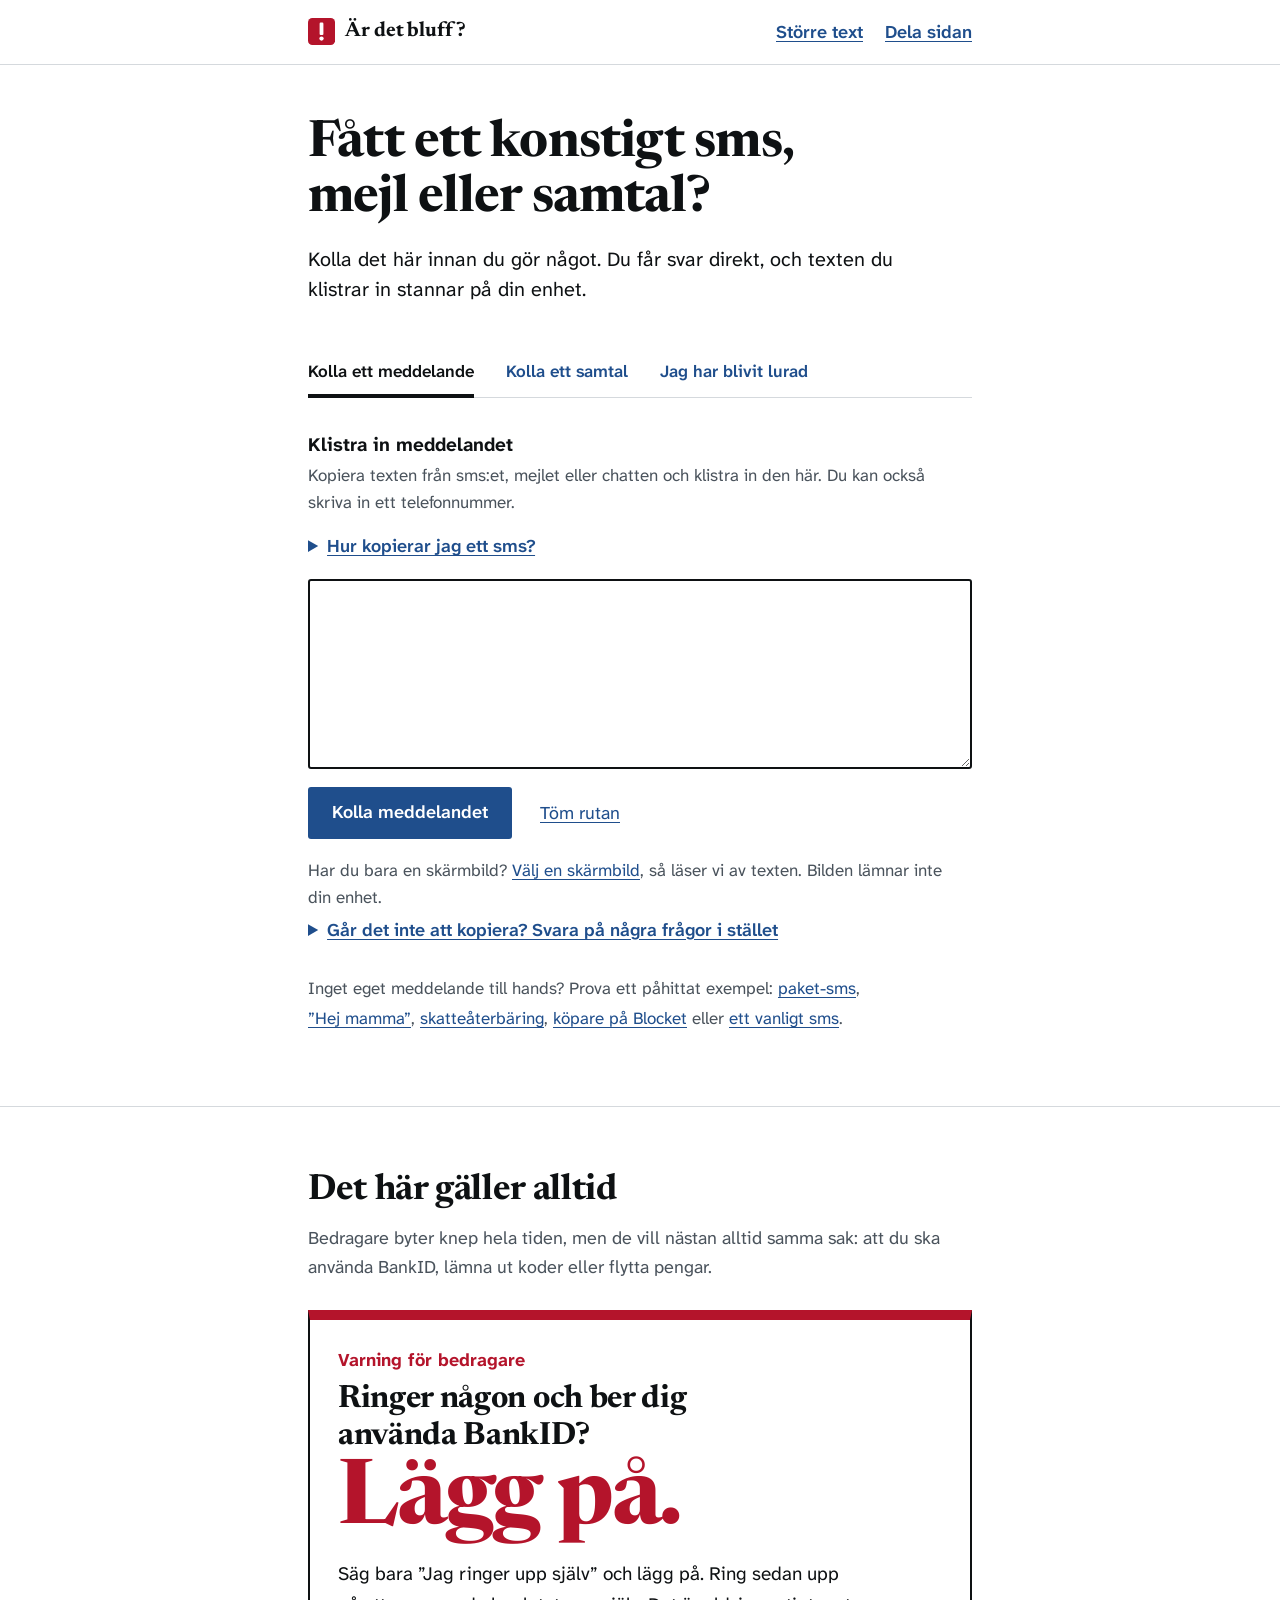
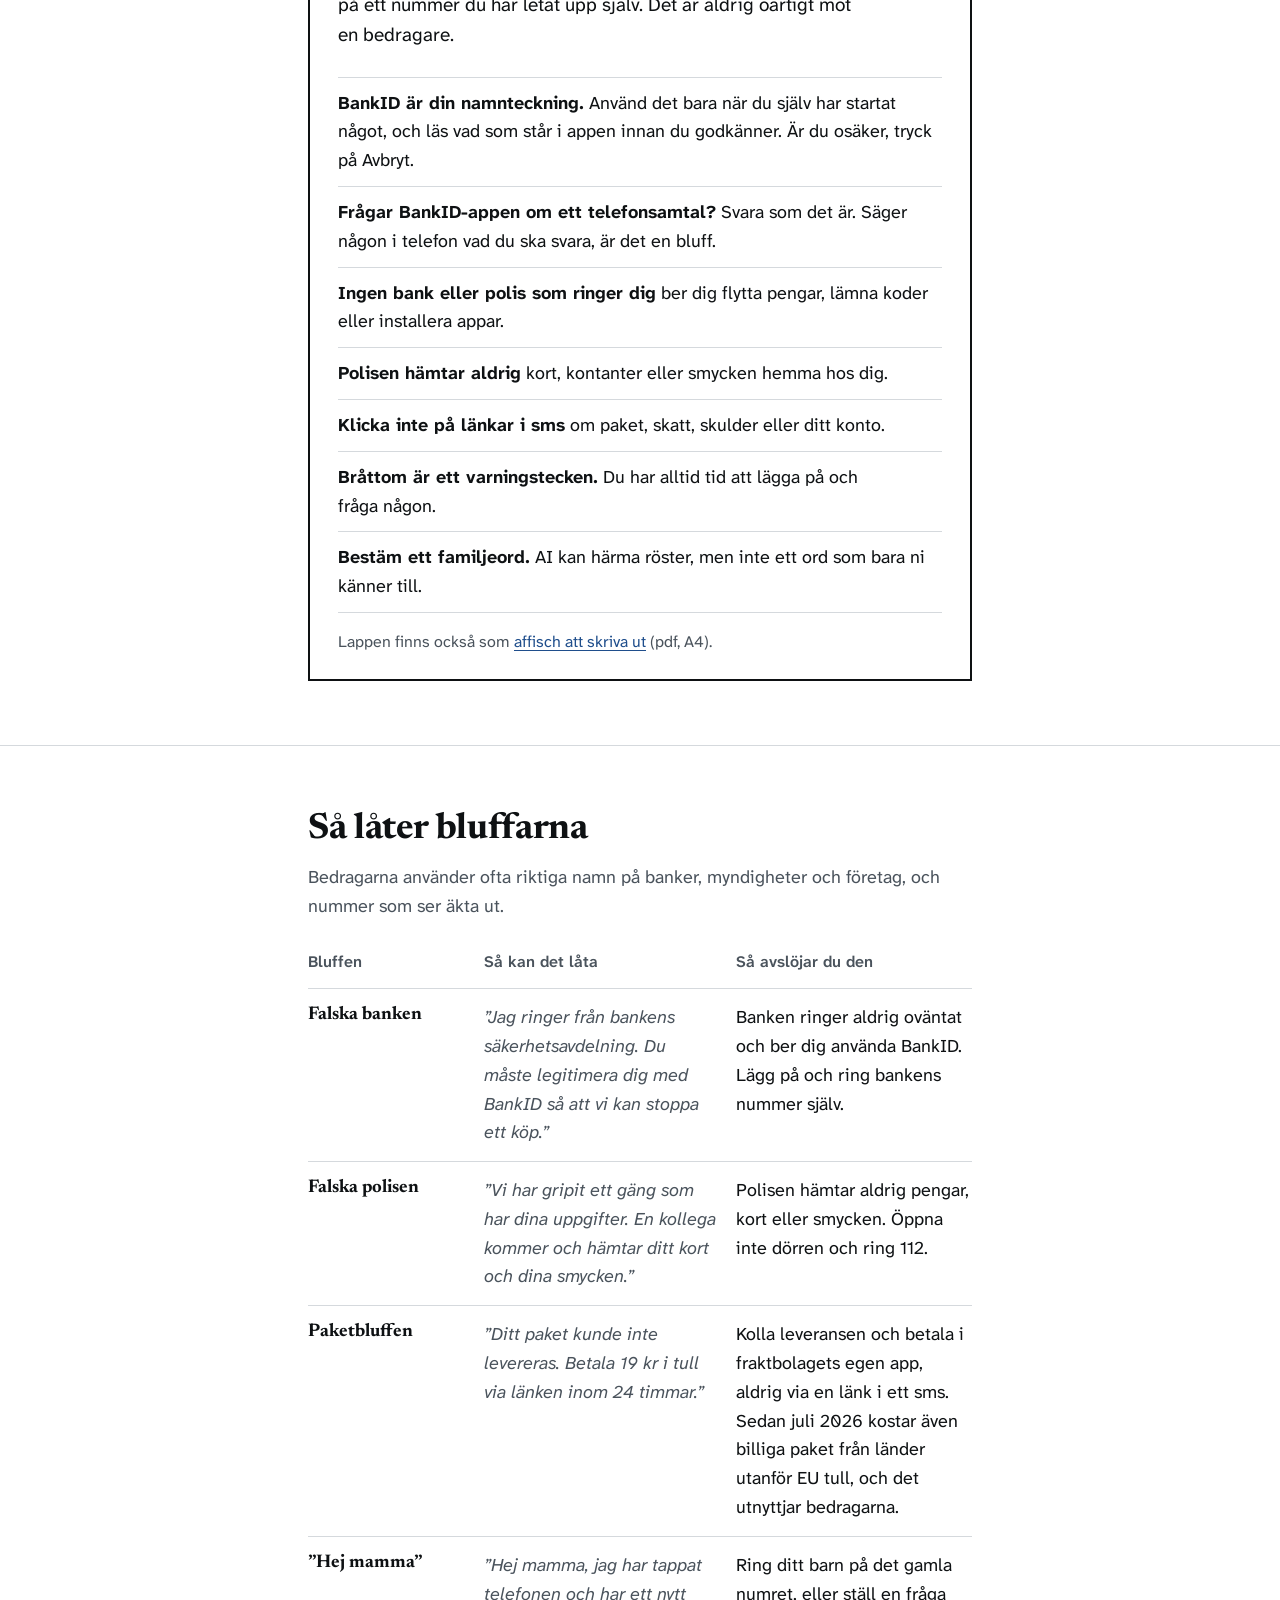
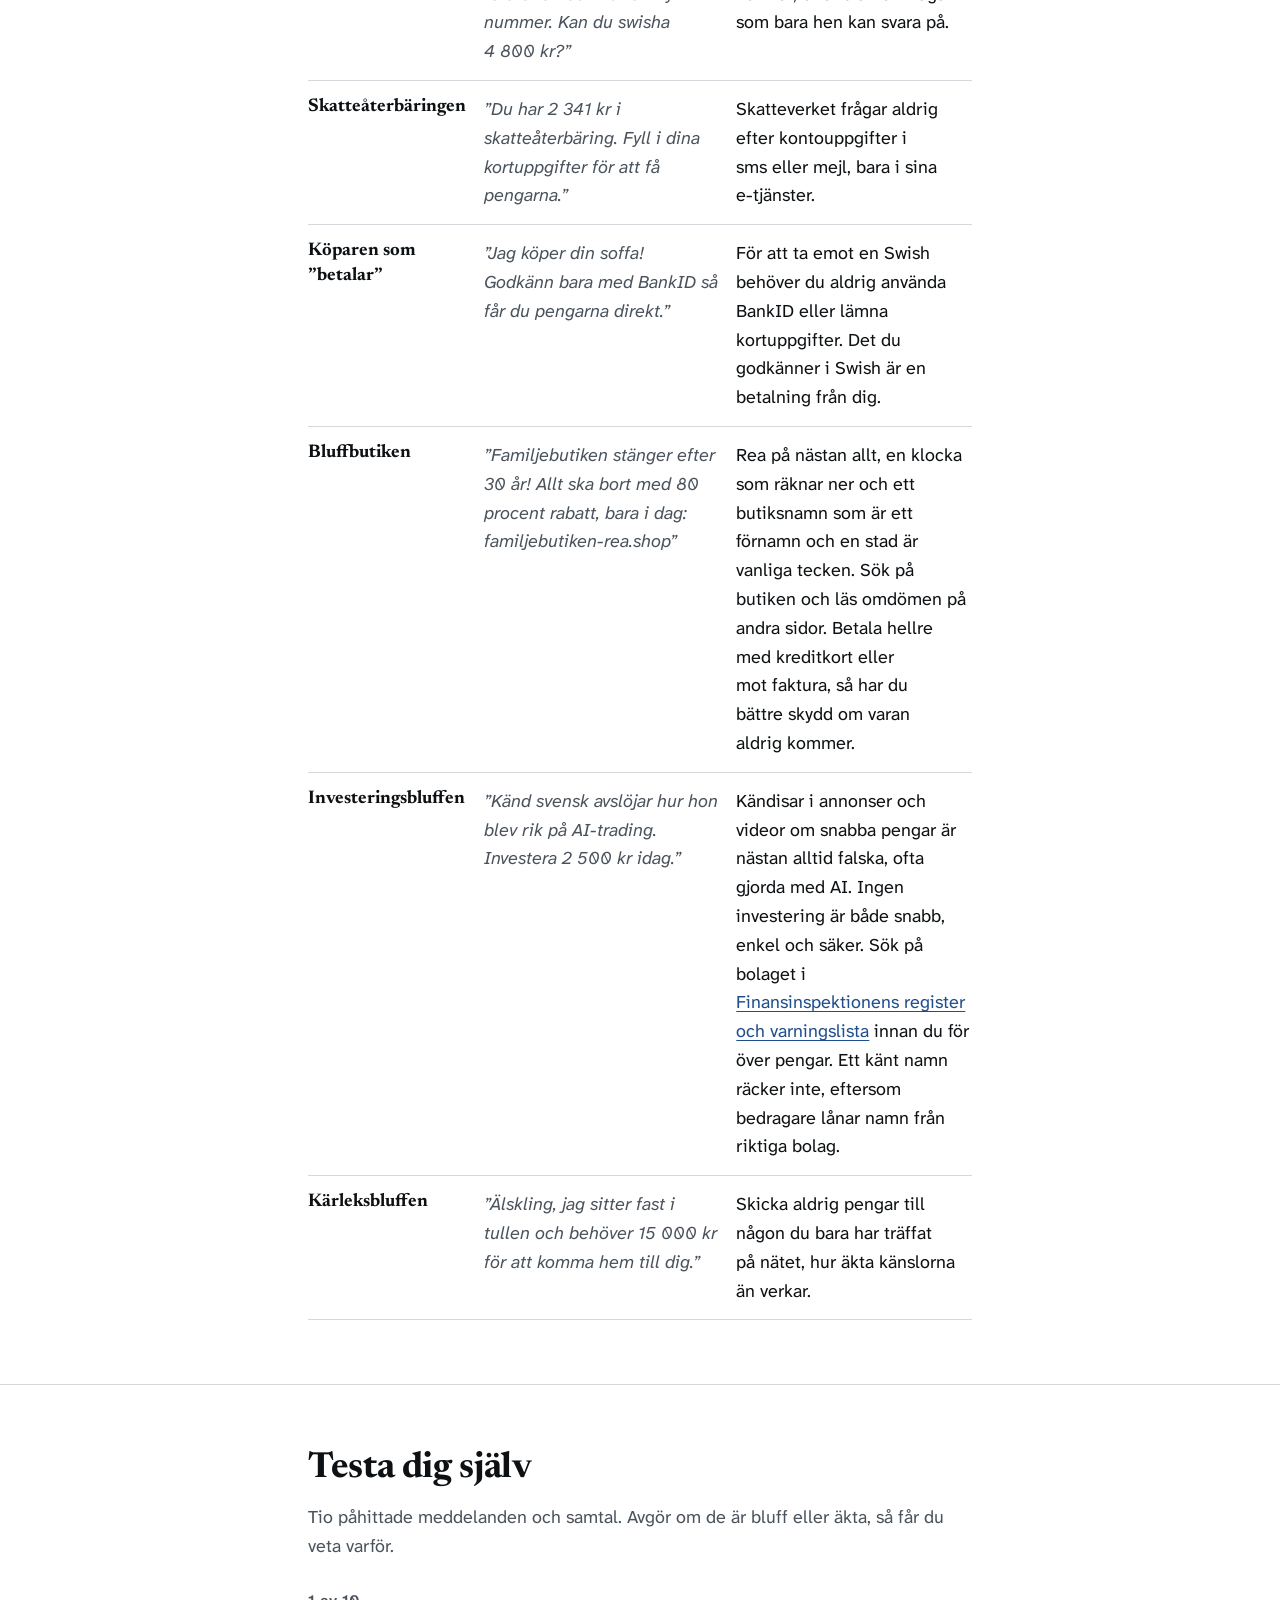
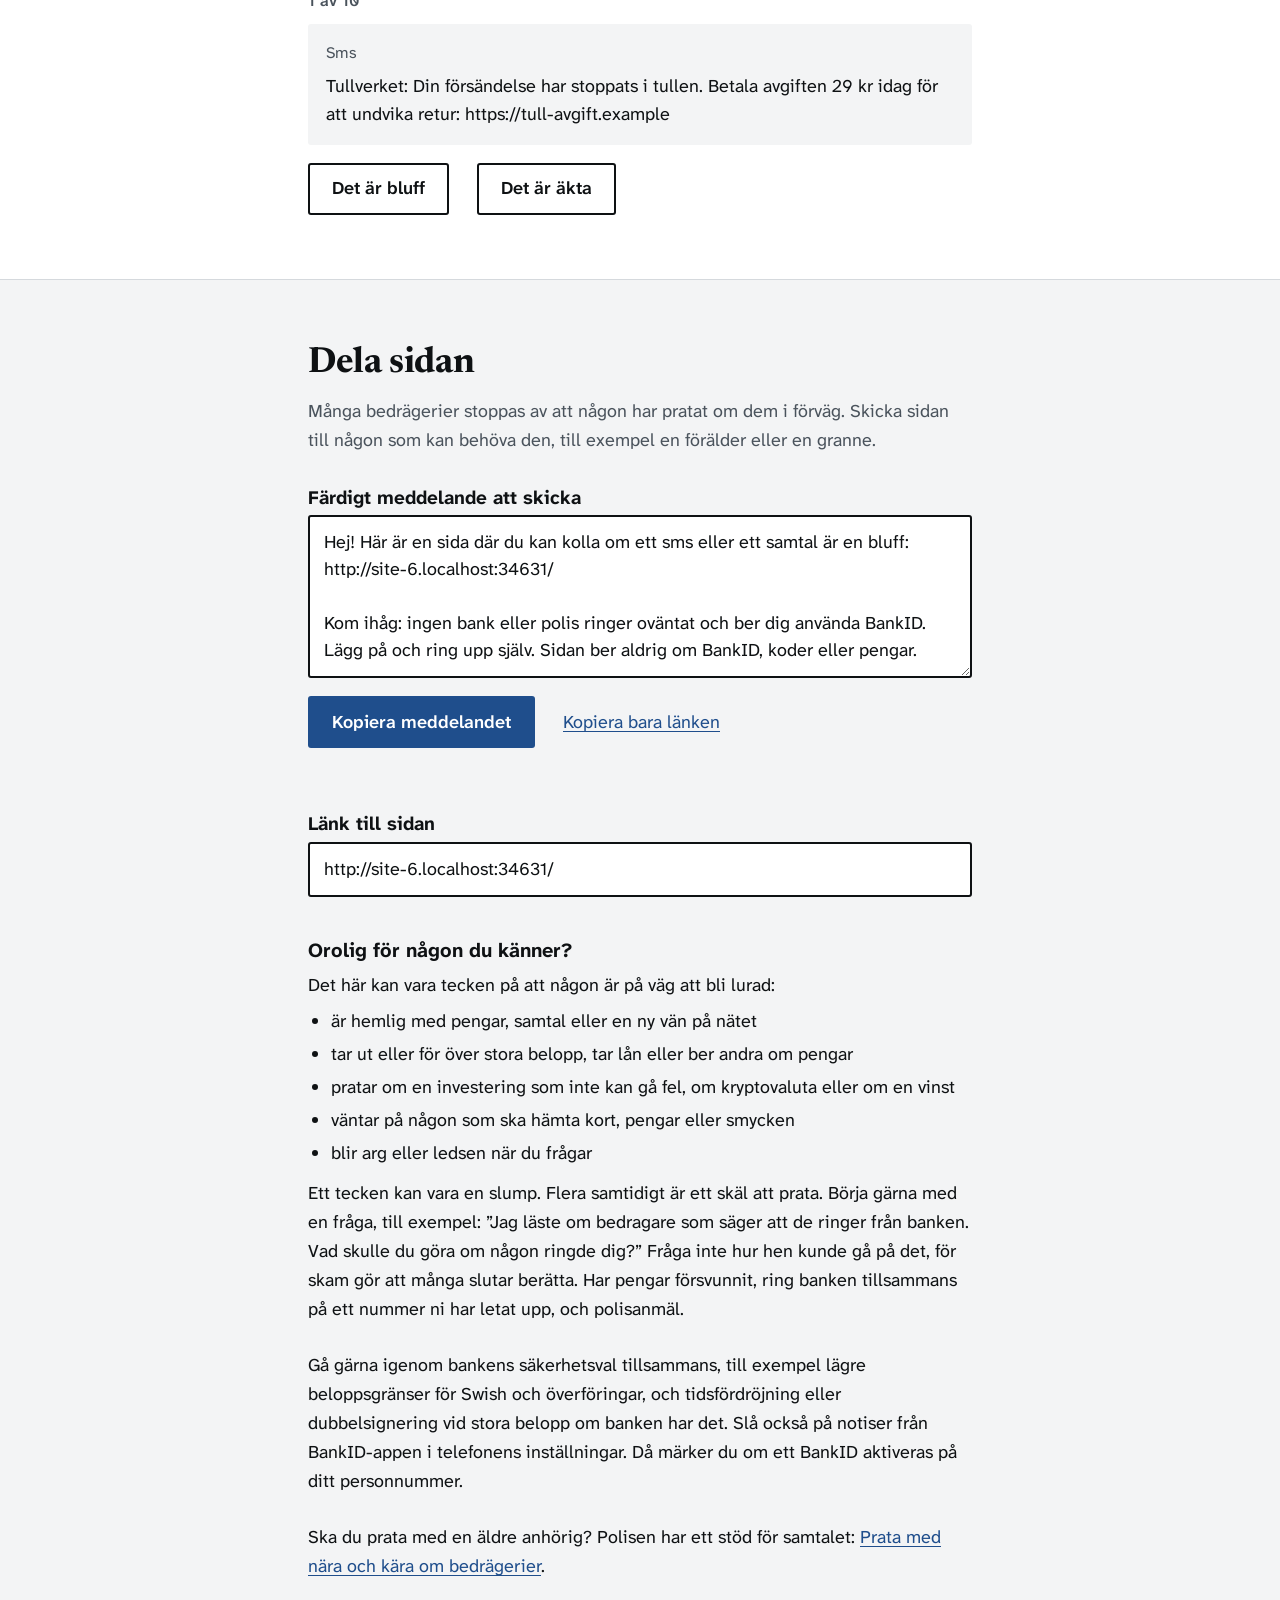
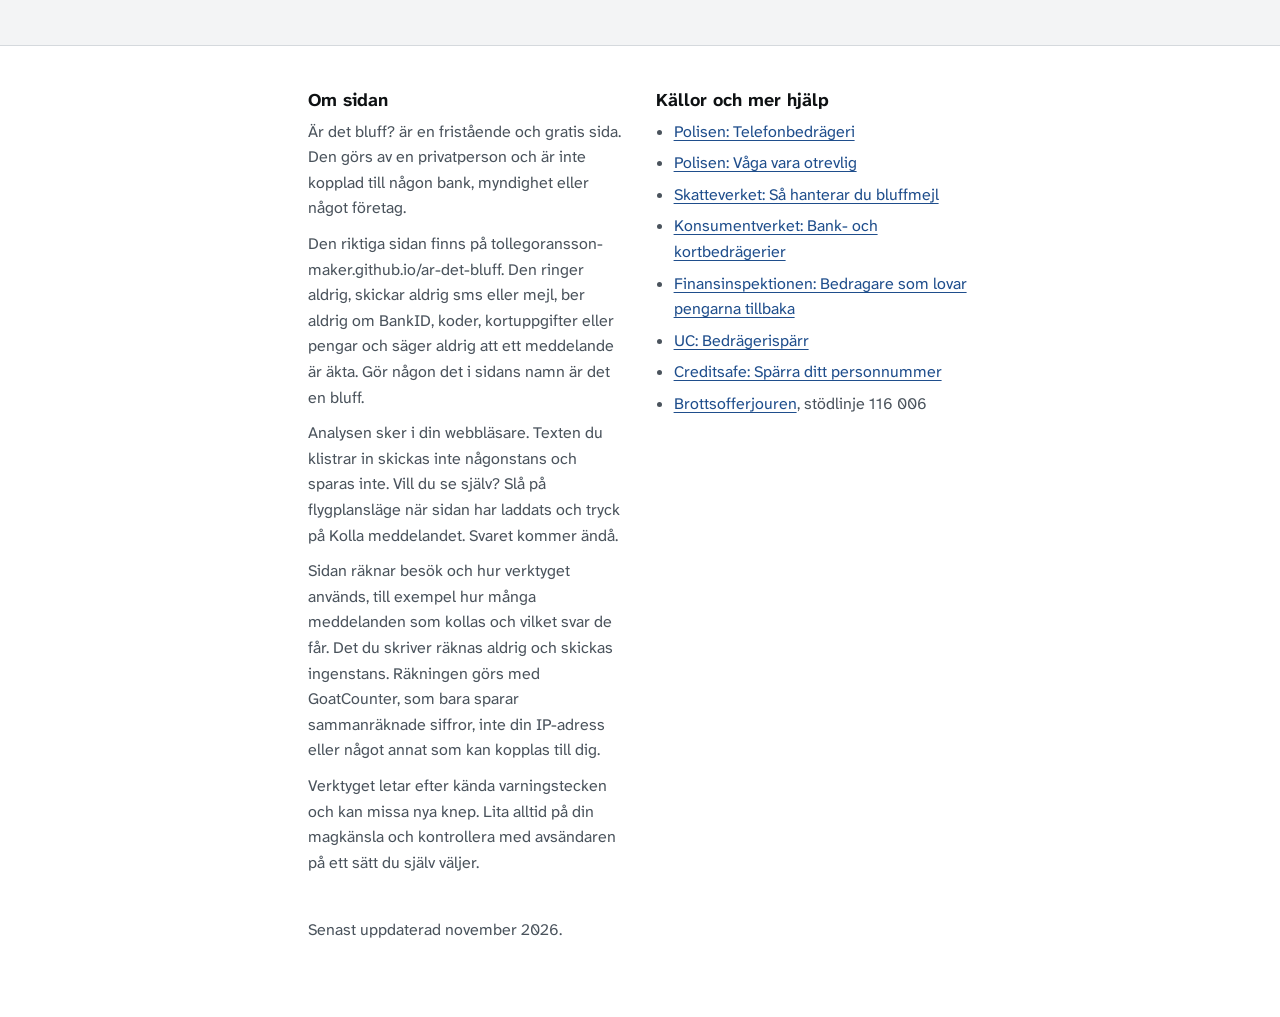
==== commit 5193fb76: "Nummerkoll: ett ensamt telefonnummer får ett eget svar Skrev man in bara ett telefonnummer svarade s" ====
--- a/index.html
+++ b/index.html
@@ -172,6 +172,7 @@
 .verdict li + li { margin-top: 6px; }
 .verdict a { color: inherit; font-weight: 700; }
 .verdict .verdict-more { margin-top: 14px; }
+.numcheck p + p { margin-top: 12px; }
 .result h4 { margin: 32px 0 8px; font-size: 1.25rem; line-height: 1.3; }
 .list { margin: 0; padding-left: 1.25em; }
 .list li + li { margin-top: 8px; }
@@ -409,7 +410,7 @@
         <h2 class="sr">Kolla ett meddelande</h2>
         <p class="nojs-only"><strong>Verktyget fungerar inte i den här webbläsaren.</strong> Stegen och reglerna nedan gäller ändå.</p>
         <label class="label" for="msg">Klistra in meddelandet</label>
-        <p class="hint" id="msg-hint">Kopiera texten från sms:et, mejlet eller chatten och klistra in den här.</p>
+        <p class="hint" id="msg-hint">Kopiera texten från sms:et, mejlet eller chatten och klistra in den här. Du kan också skriva in ett telefonnummer.</p>
         <details class="howto">
           <summary>Hur kopierar jag ett sms?</summary>
           <ol>
@@ -474,6 +475,7 @@
         </fieldset>
         <div class="callresult" id="callresult" aria-live="polite"></div>
         <p class="callreset"><button class="linkbtn" id="callreset" type="button" hidden>Börja om</button></p>
+        <p class="panel-note">Vill du kolla numret som ringde? <a href="#panel-meddelande" data-goto="meddelande" data-focus="msg">Skriv in det under Meddelande</a>.</p>
         <p class="panel-note">Hur låter det? Polisen har <a href="https://polisen.se/utsatt-for-brott/polisanmalan/bedragerier/bedragerier/telefonbedrageri/" target="_blank" rel="noopener">ett inspelat riktigt samtal</a> där en bedragare låtsas ringa från en bank.</p>
       </div>
 
@@ -649,7 +651,7 @@
     <p class="updated">Senast uppdaterad november 2026.</p>
   </div>
 </footer>
-<script src="app.js?v=879e83b0"></script>
+<script src="app.js?v=5ceda91f"></script>
 <script>if(!window.bluffReady)document.documentElement.className+=' nojs';</script>
 <script data-goatcounter="https://kollabluffen.goatcounter.com/count" async src="https://gc.zgo.at/count.v5.js" integrity="sha384-atnOLvQb9t+jTSipvd75X2yginT4PjVbqDdlJAmxMm+wYElFmeR6EmLP5bYeoRVQ" crossorigin="anonymous"></script>
 </body>
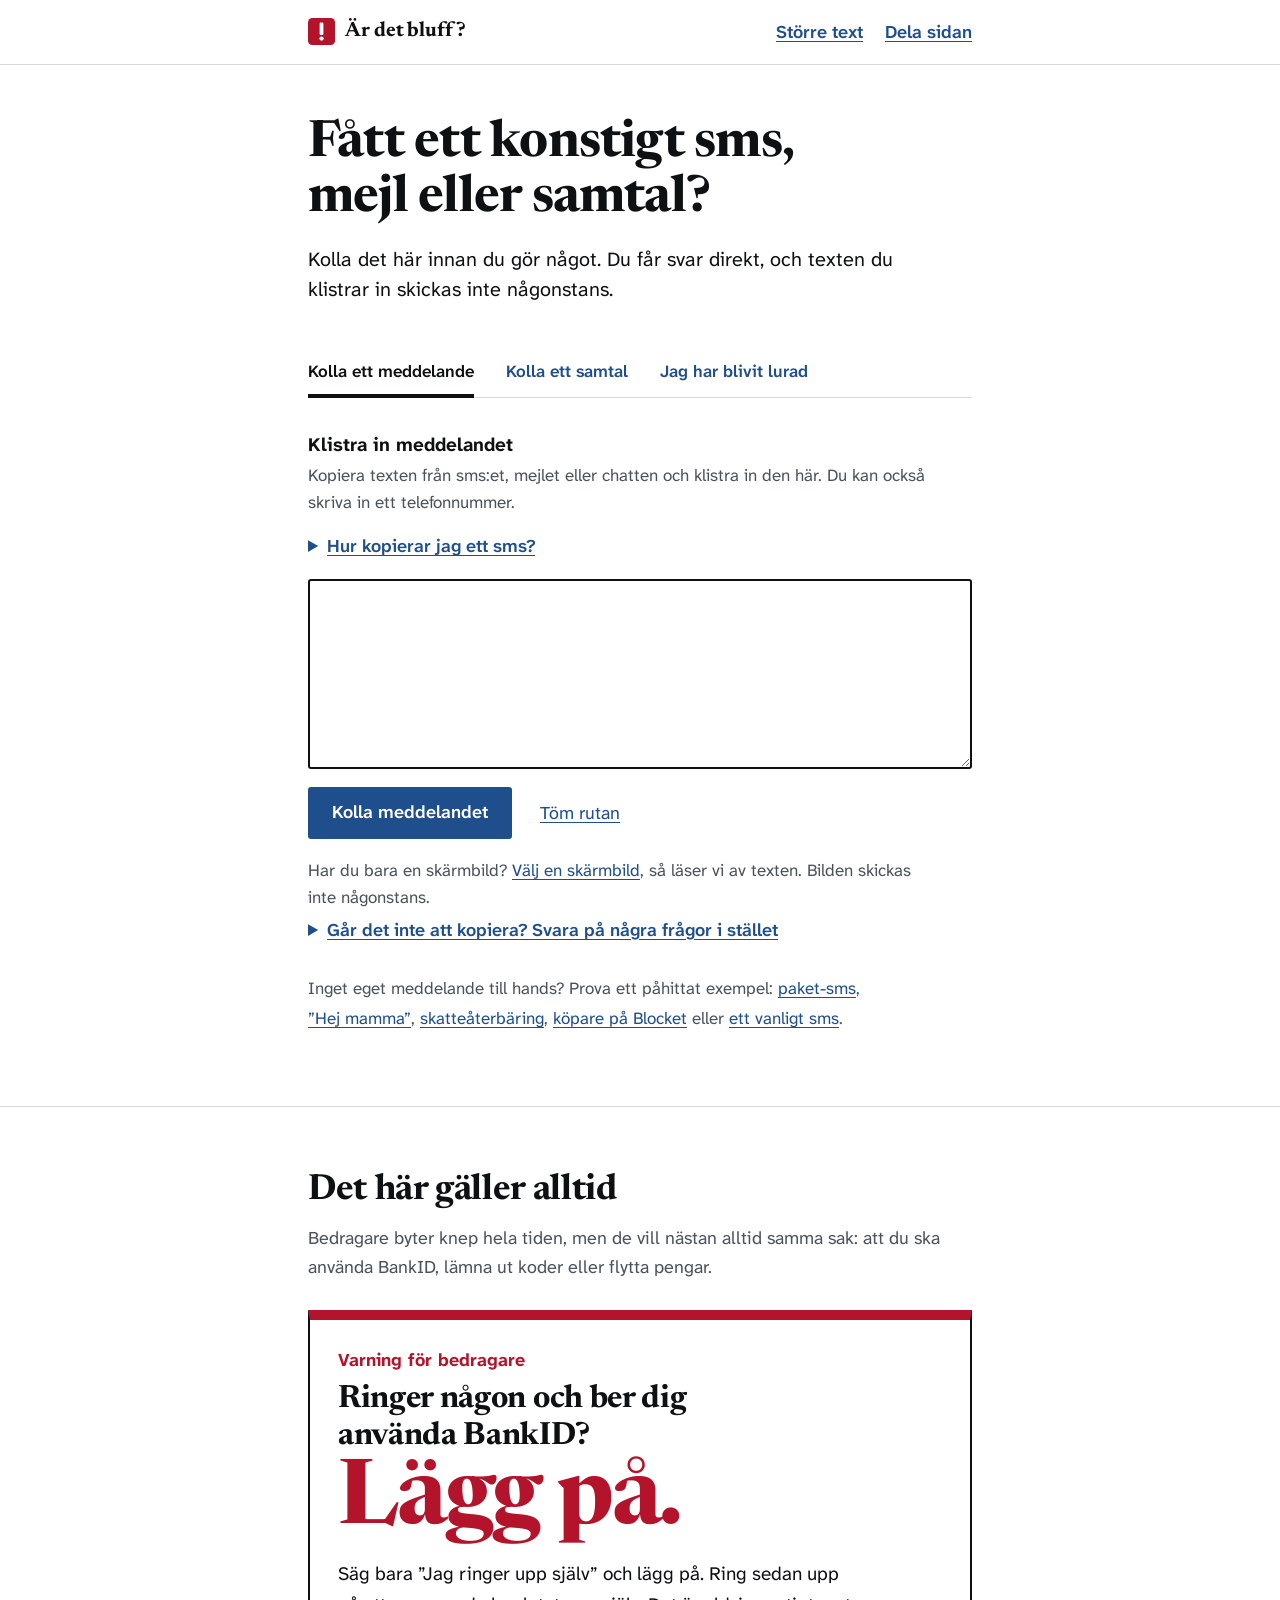
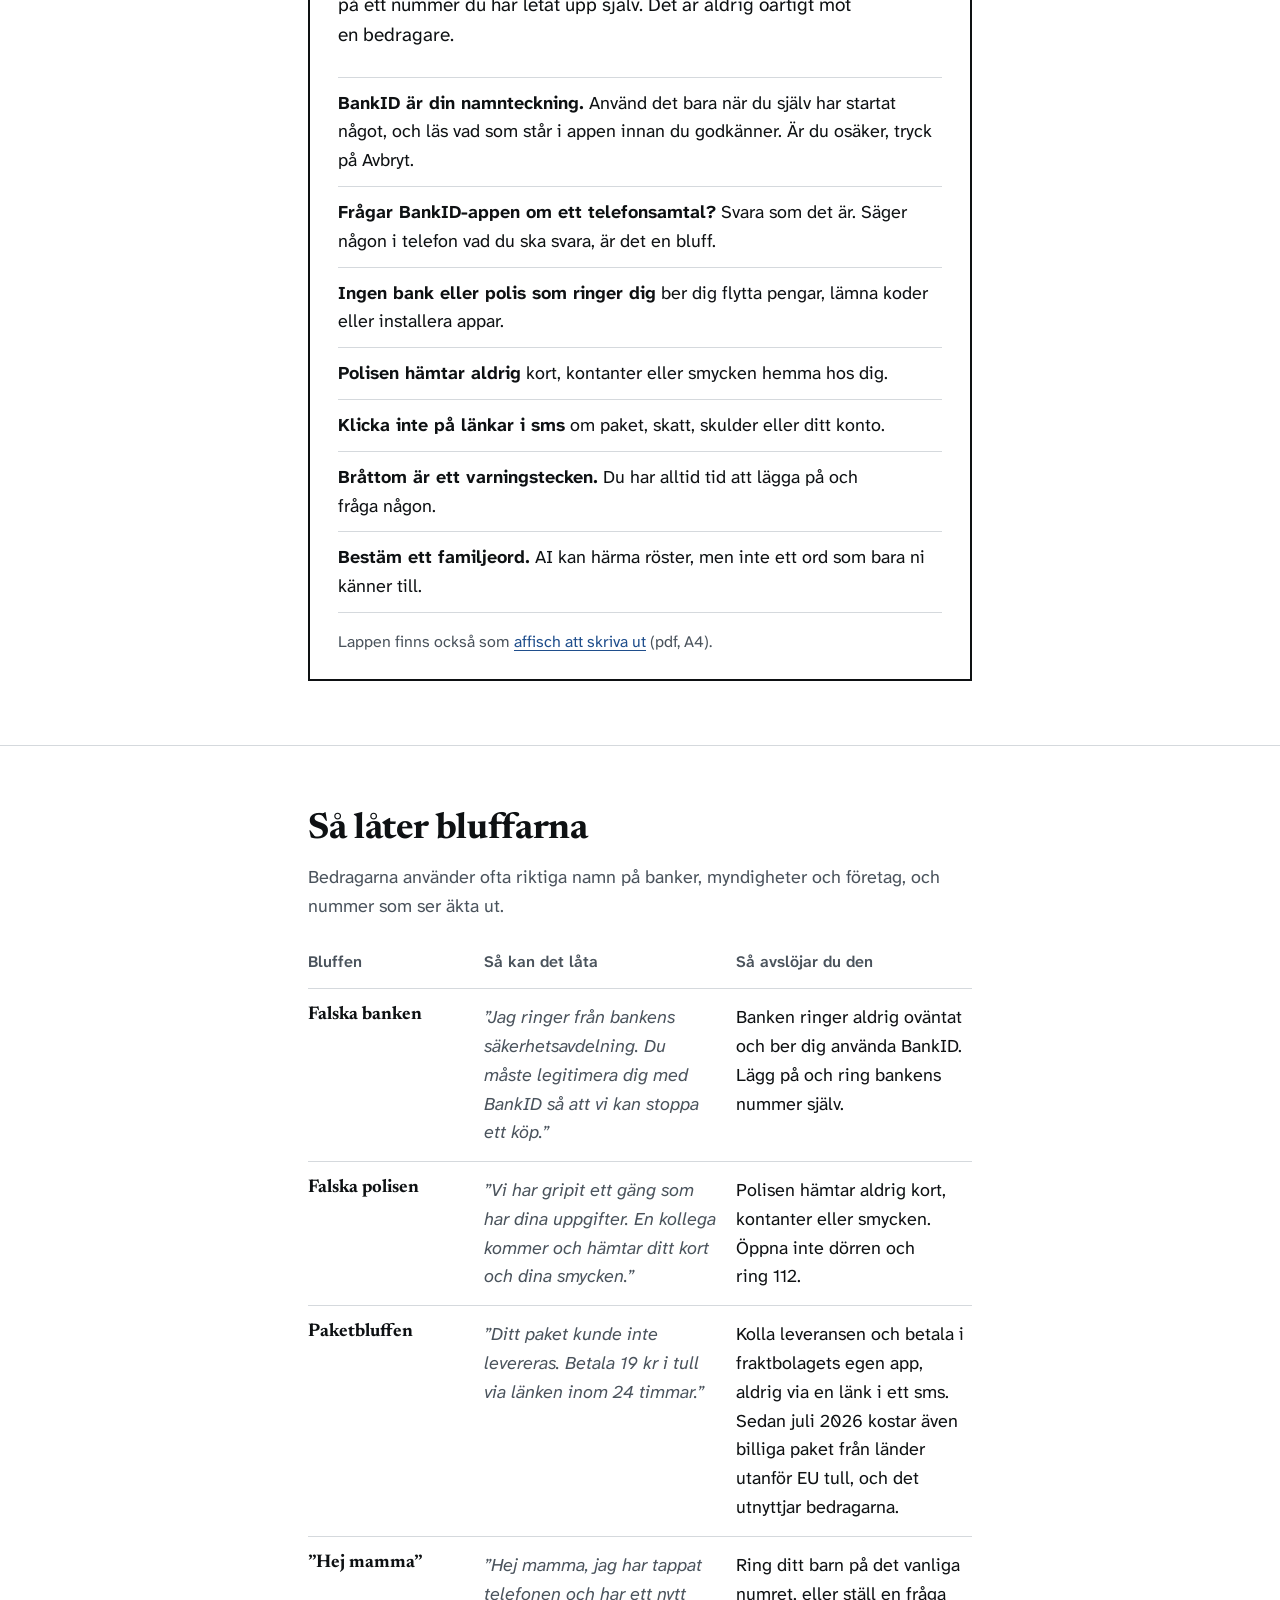
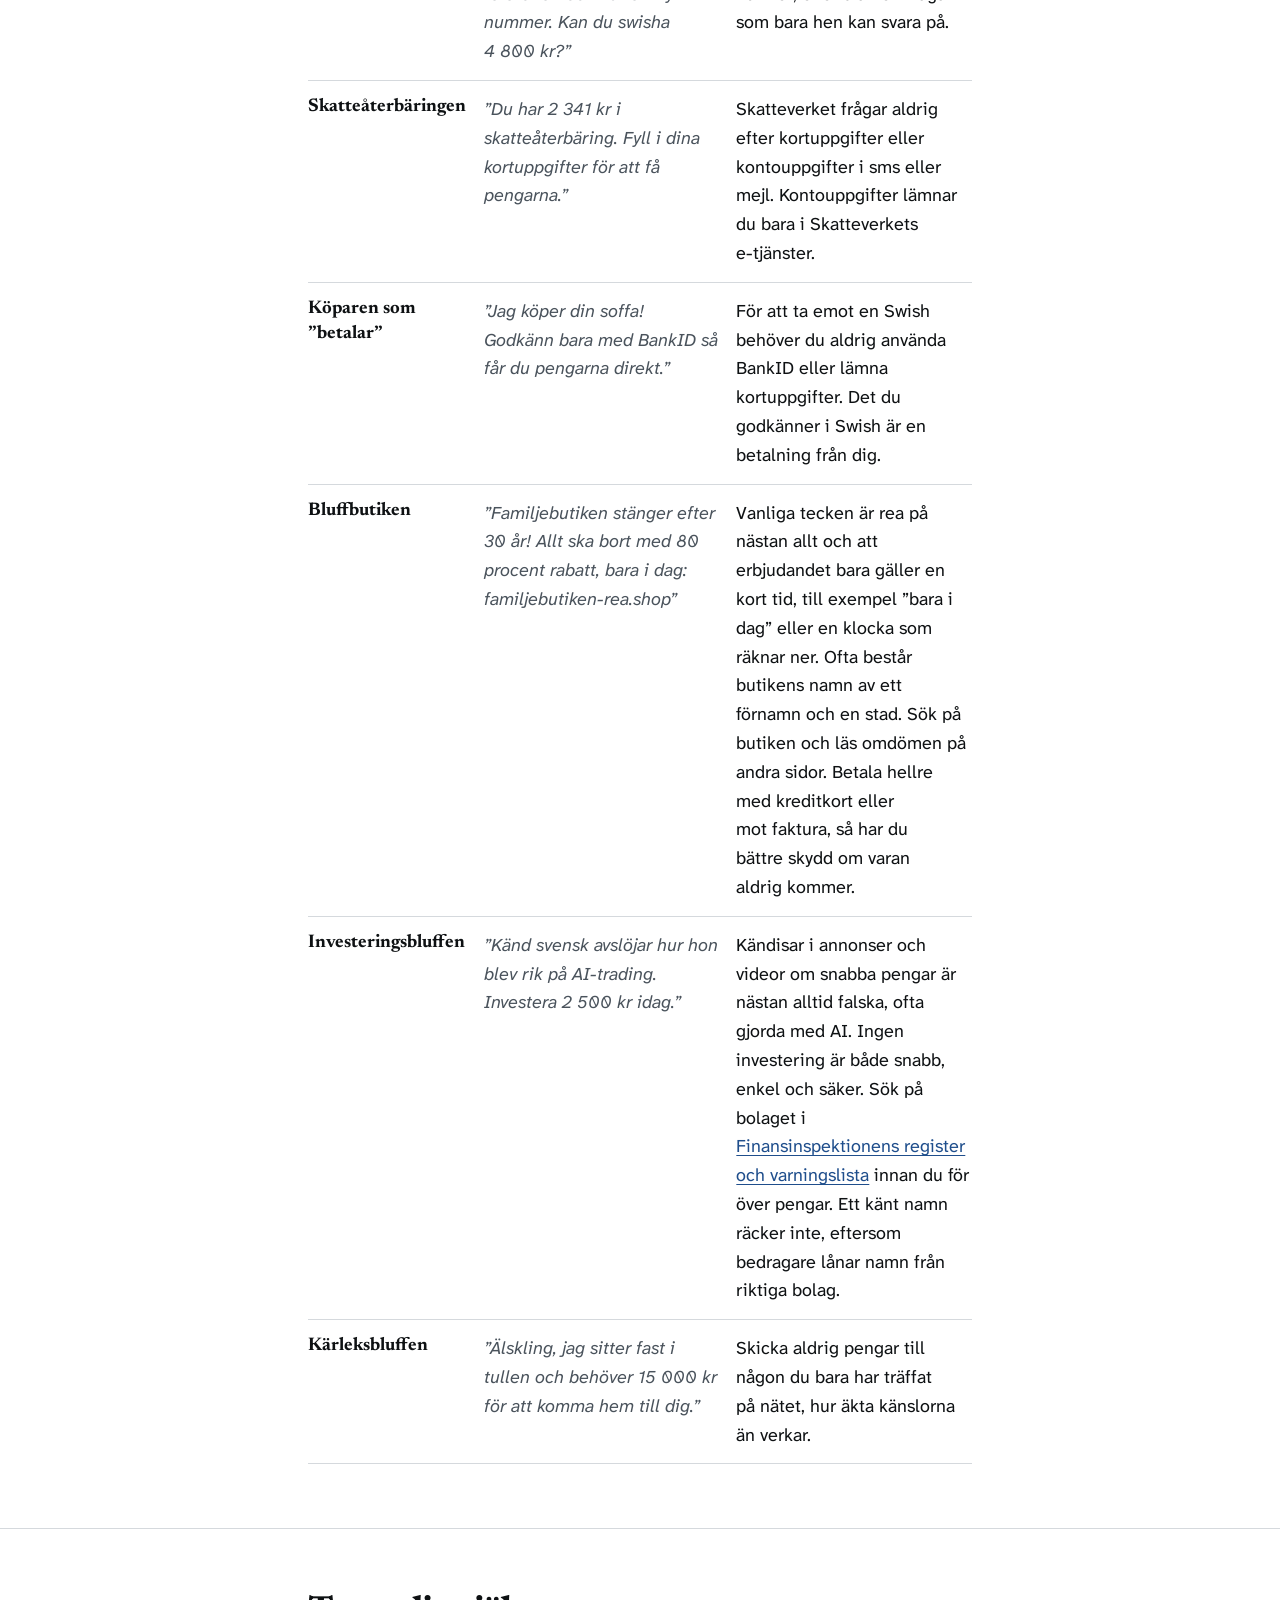
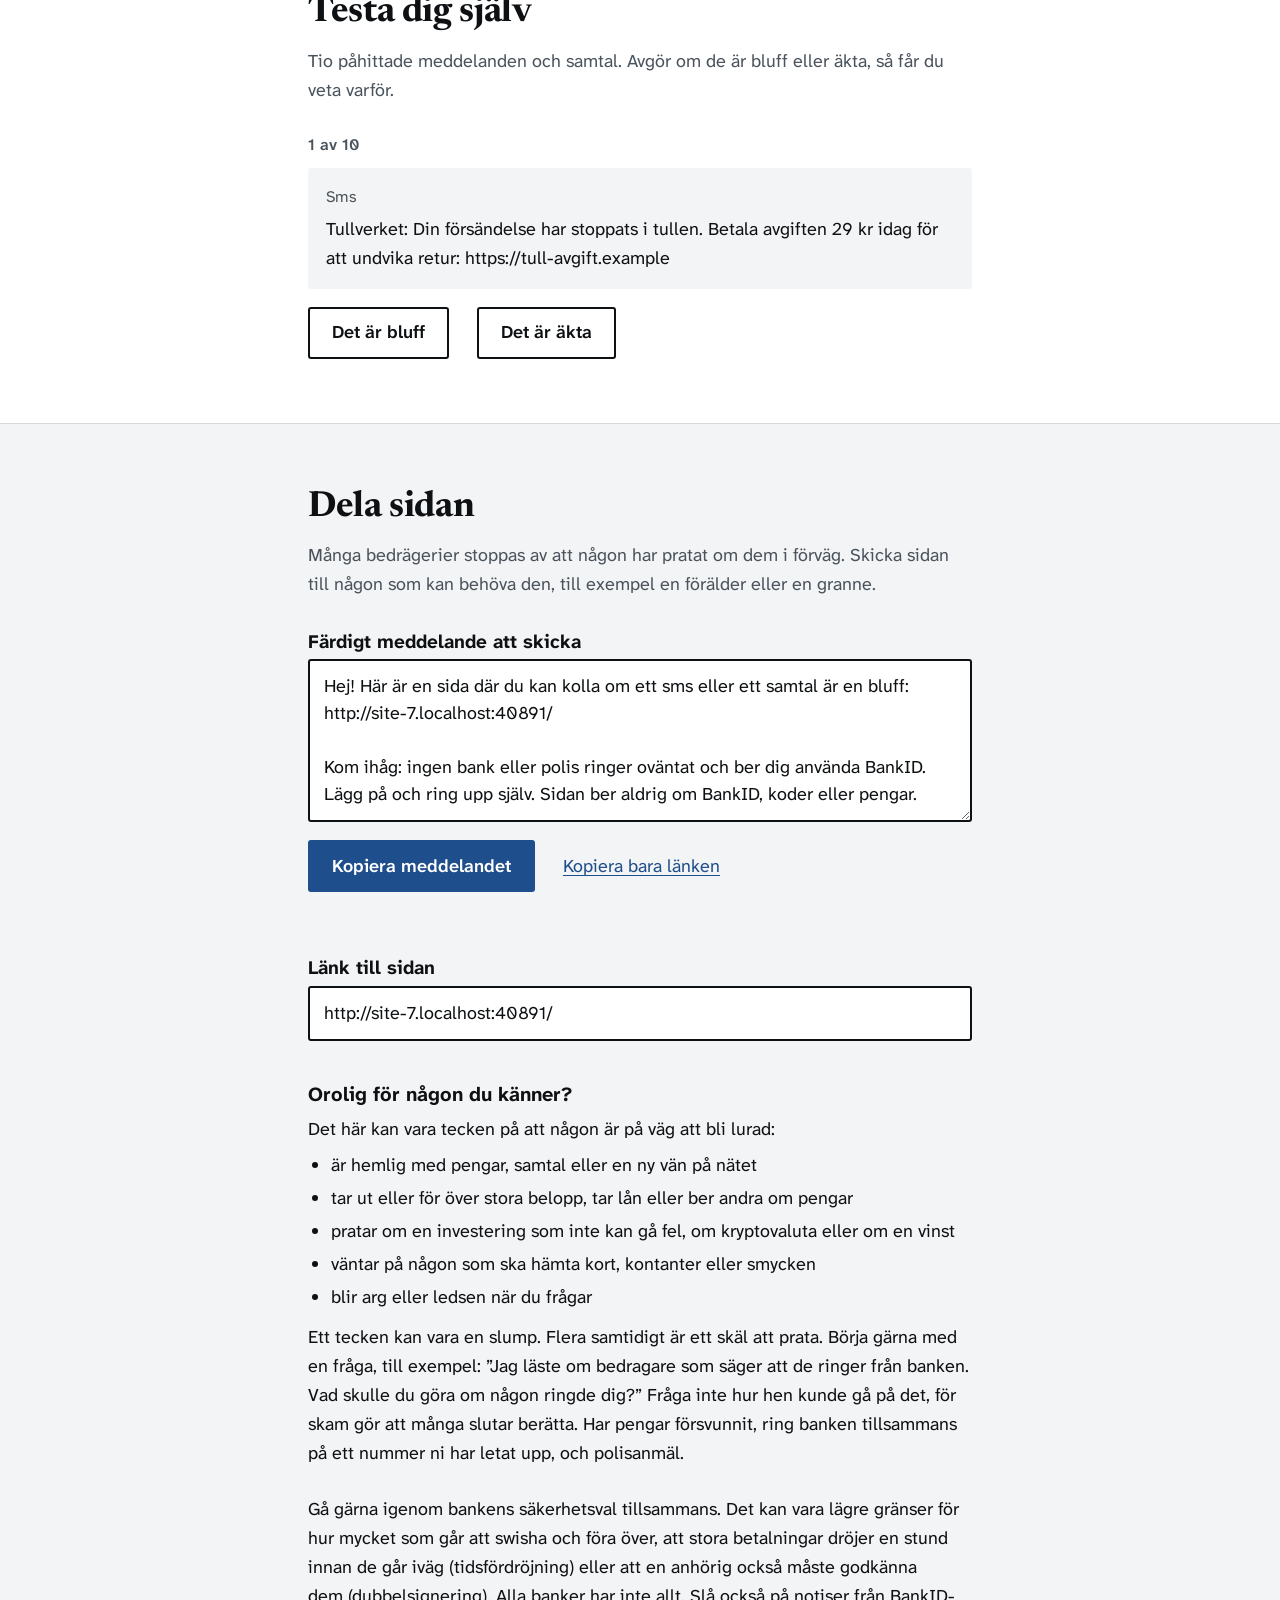
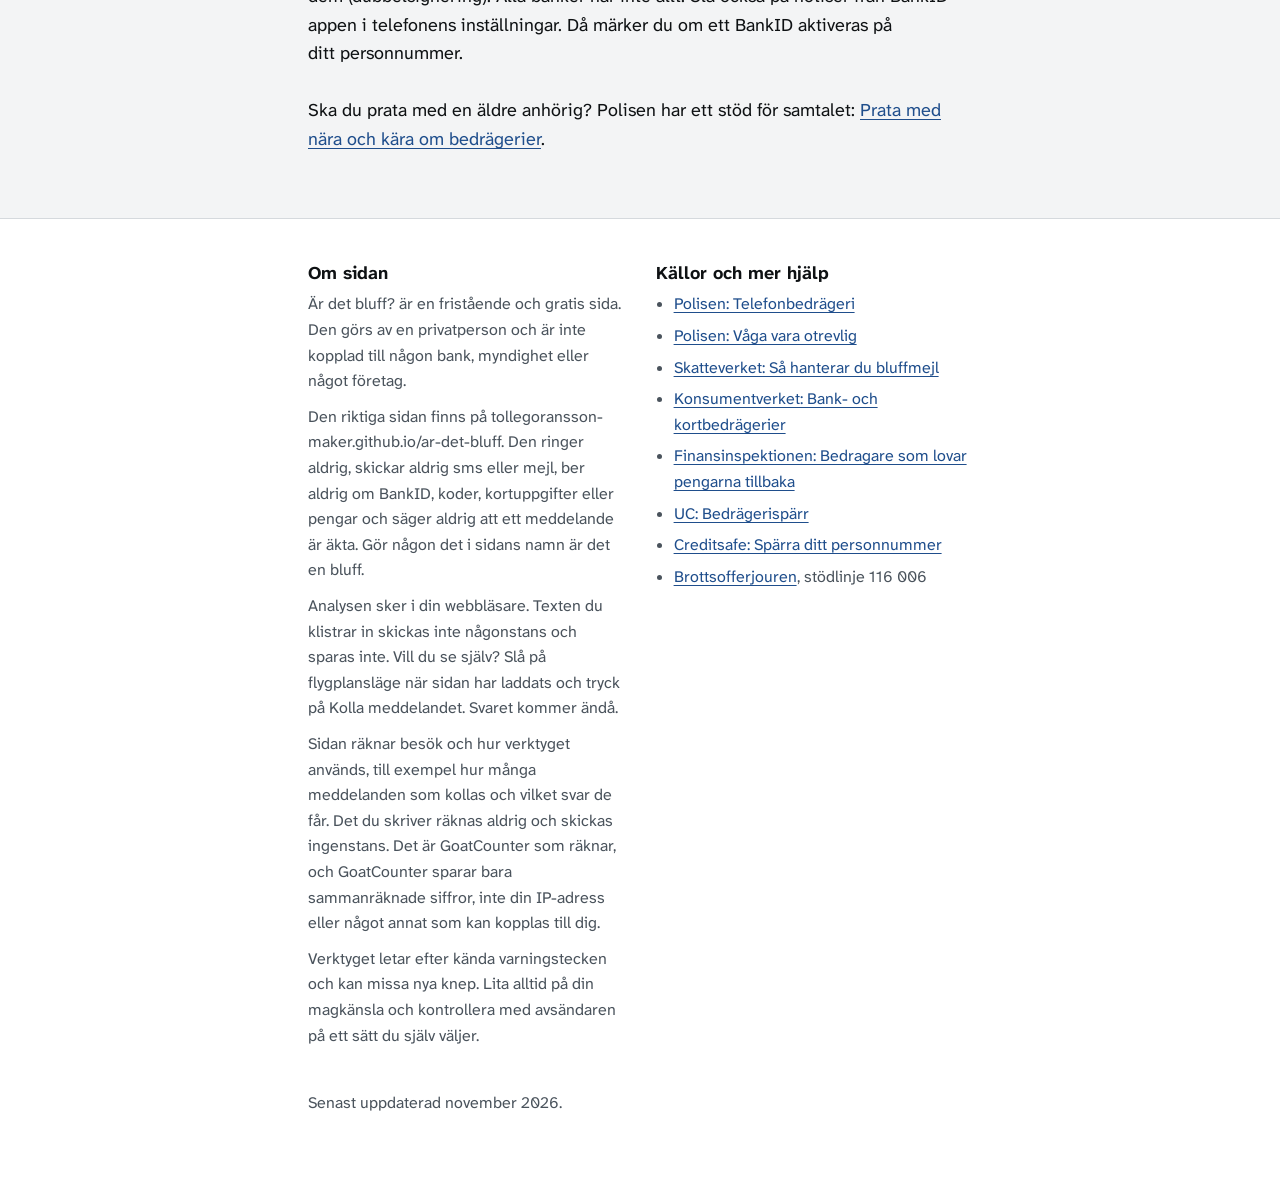
==== commit cba827c2: "Granskning 4 (språk): klarare texter enligt klarspråk - Svaret vid troligen bluff börjar med regeln " ====
--- a/index.html
+++ b/index.html
@@ -23,7 +23,7 @@
 <style>:root{color-scheme:light}[hidden]{display:none!important}</style>
 <title>Är det bluff? Kolla sms, mejl och samtal</title>
 <meta name="claude:viewport-fit-sides" content="cover">
-<meta name="description" content="Kolla om ett sms, mejl eller samtal är ett bedrägeri. Gratis och på svenska. Texten du klistrar in stannar på din enhet.">
+<meta name="description" content="Kolla om ett sms, mejl eller samtal är ett bedrägeri. Gratis och på svenska. Texten du klistrar in skickas inte någonstans.">
 <link rel="preload" href="fonts/atkinson-hyperlegible-next-latin.woff2" as="font" type="font/woff2" crossorigin>
 <link rel="preload" href="fonts/newsreader-latin.woff2" as="font" type="font/woff2" crossorigin>
 <style>
@@ -398,7 +398,7 @@
   <section class="hero" id="verktyg" aria-labelledby="titel">
     <div class="wrap">
       <h1 id="titel">Fått ett konstigt sms, mejl eller samtal?</h1>
-      <p class="lead">Kolla det här innan du gör något. Du får svar direkt, och texten du klistrar in stannar på din enhet.</p>
+      <p class="lead">Kolla det här innan du gör något. Du får svar direkt, och texten du klistrar in skickas inte någonstans.</p>
 
       <div class="tabs" role="tablist" aria-label="Vad vill du kolla?">
         <button class="tab" role="tab" id="tab-meddelande" aria-controls="panel-meddelande" aria-selected="true">Kolla ett meddelande</button>
@@ -426,7 +426,7 @@
         </div>
         <p class="sr" id="result-status" role="status"></p>
         <div class="result" id="result"></div>
-        <p class="ocr-line" id="ocr" hidden>Har du bara en skärmbild? <span class="nw"><button class="linkbtn" id="ocr-pick" type="button">Välj en skärmbild</button>,</span> så läser vi av texten. Bilden lämnar inte din enhet.</p>
+        <p class="ocr-line" id="ocr" hidden>Har du bara en skärmbild? <span class="nw"><button class="linkbtn" id="ocr-pick" type="button">Välj en skärmbild</button>,</span> så läser vi av texten. Bilden skickas inte någonstans.</p>
         <input type="file" id="ocr-file" accept="image/*" hidden>
         <p class="ocr-status" id="ocr-status" role="status"></p>
         <details class="howto askbox" id="askbox">
@@ -483,7 +483,7 @@
         <h2 class="sr">Om du har blivit lurad</h2>
         <p class="panel-intro"><strong>Agera direkt.</strong> Ju snabbare du ringer banken, desto större är chansen att stoppa pengarna. Du har inget att skämmas för.</p>
         <ol class="steps">
-          <li><div><h3>Ring din bank direkt</h3><p>Be dem spärra kort, BankID och internetbank och stoppa betalningar som inte har gått iväg än. De här numren är öppna dygnet runt:</p>
+          <li><div><h3>Ring din bank direkt</h3><p>Be banken spärra kort, BankID och internetbank och stoppa betalningar som inte har gått iväg än. De här numren är öppna dygnet runt:</p>
             <ul class="banks">
               <li>Handelsbanken <a class="num" href="tel:0771778899">0771-77&nbsp;88&nbsp;99</a></li>
               <li>Länsförsäkringar <a class="num" href="tel:0858840011">08-588&nbsp;400&nbsp;11</a></li>
@@ -491,7 +491,7 @@
               <li>SEB <a class="num" href="tel:0774242424">0774-24&nbsp;24&nbsp;24</a></li>
               <li>Swedbank <a class="num" href="tel:084111011">08-411&nbsp;10&nbsp;11</a>, välj 1 för spärr och 2 vid pågående bedrägeri</li>
             </ul>
-            <p>Har du en annan bank? Numret står på bankens webbplats och ofta på baksidan av ditt kort. Använd aldrig ett nummer som bedragaren har gett dig. Ringer du själv bankens nummer kan banken be dig legitimera dig med BankID i samtalet. Läs i BankID-appen vem som frågar och vad du godkänner, och avbryt om du är osäker. Ringer någon upp dig och ber om BankID, lägg på.</p></div></li>
+            <p>Har du en annan bank? Numret står på bankens webbplats och ofta på baksidan av ditt kort. Använd aldrig ett nummer som bedragaren har gett dig. När du själv ringer banken kan du få legitimera dig med BankID. Det går bra, men läs i BankID-appen vem som frågar och vad du godkänner, och avbryt om du är osäker. Ringer någon upp dig och ber om BankID, lägg på.</p></div></li>
           <li><div><h3>Polisanmäl</h3><p>Ring <a class="num" href="tel:11414">114&nbsp;14</a> eller gå till en polisstation. Pågår brottet just nu, eller är någon på väg hem till dig? Ring <a class="num" href="tel:112">112</a>. Radera inget: spara sms, mejl, skärmbilder, telefonnummer och kontonummer som bevis. <a href="https://polisen.se/utsatt-for-brott/polisanmalan/bedragerier/bedragerier/telefonbedrageri/" target="_blank" rel="noopener">Polisen om telefonbedrägerier</a>.</p>
             <details class="howto">
               <summary>Skriv upp det här medan du minns</summary>
@@ -503,9 +503,9 @@
                 <li>polisanmälans nummer och bankens ärendenummer, som du behöver när du begär pengarna tillbaka</li>
               </ul>
             </details></div></li>
-          <li><div><h3>Begär pengarna tillbaka</h3><p>Skriv till banken så snart du kan. Väntar du för länge kan du förlora rätten att få tillbaka pengarna, och efter 13&nbsp;månader är det för sent. Konsumentverket har <a href="https://www.konsumentverket.se/konsumentratt/bankbedragerier-och-kortbedragerier/" target="_blank" rel="noopener">brevmallar att skicka till banken</a>.</p>
+          <li><div><h3>Begär pengarna tillbaka</h3><p>Skriv till banken så snart du kan. Väntar du för länge kan du förlora rätten att få tillbaka pengarna, och 13&nbsp;månader efter att pengarna drogs är det för sent. Konsumentverket har <a href="https://www.konsumentverket.se/konsumentratt/bankbedragerier-och-kortbedragerier/" target="_blank" rel="noopener">brevmallar att skicka till banken</a>.</p>
             <ul>
-              <li><strong>Har bedragaren gjort betalningar som du inte själv har godkänt?</strong> Då ska du oftast få tillbaka det mesta, även om bedragaren lurade dig att logga in med BankID. Banken får dra högst 400&nbsp;kr i självrisk. Har du varit grovt oaktsam får banken dra högst 12&nbsp;000&nbsp;kr. Hela beloppet får du bara stå för om du förstod risken och ändå gjorde som bedragaren sa. Efter en dom i Högsta domstolen är det banken som måste bevisa det.</li>
+              <li><strong>Har bedragaren gjort betalningar som du inte själv har godkänt?</strong> Då ska du oftast få tillbaka det mesta, även om bedragaren lurade dig att logga in med BankID. Banken får dra högst 400&nbsp;kr i självrisk. Om banken kan visa att du har varit grovt oaktsam, alltså mycket oförsiktig, får den dra högst 12&nbsp;000&nbsp;kr. Hela beloppet får du bara stå för om banken kan visa att du förstod risken och ändå gjorde som bedragaren sa. Det har Högsta domstolen slagit fast.</li>
               <li><strong>Har du själv gjort betalningen,</strong> till exempel en Swish till bedragaren? Då är chansen mindre. Fråga ändå.</li>
               <li><strong>Säger banken nej?</strong> Be banken ompröva beslutet. Säger banken fortfarande nej kan du anmäla till <a href="https://www.arn.se/tvisteomraden/bank/" target="_blank" rel="noopener">Allmänna reklamationsnämnden, ARN</a>, inom ett år från att du först klagade. Det kostar 150&nbsp;kr, och kravet måste vara på minst 3&nbsp;000&nbsp;kr. Gratis råd får du hos <a href="https://konsumenternasbankochfinansbyra.se/" target="_blank" rel="noopener">Konsumenternas Bank- och finansbyrå</a> på <a class="num" href="tel:020105400">020-10&nbsp;54&nbsp;00</a>.</li>
             </ul>
@@ -513,25 +513,25 @@
               <summary>Hur betalade du? Så kan du försöka få tillbaka pengarna</summary>
               <ul>
                 <li><strong>Med kreditkort:</strong> Kom varan aldrig, eller får du inte pengarna tillbaka? Du har rätt att ställa samma krav på banken som på företaget. Det kallas <a href="https://www.konsumentverket.se/ekonomi/kortreklamation/" target="_blank" rel="noopener">invändningsrätt</a>.</li>
-                <li><strong>Med bankkort:</strong> Be banken om en kortreklamation. Vad som gäller står i kortets villkor, och det kan finnas tidsgränser.</li>
+                <li><strong>Med bankkort:</strong> Be banken om en kortreklamation. Då försöker banken få tillbaka pengarna åt dig. Vad som gäller står i kortets villkor, och det kan finnas tidsgränser.</li>
                 <li><strong>Med Swish eller en överföring:</strong> Ring banken direkt och berätta vart pengarna gick. Ju snabbare banken får veta, desto större är chansen att något går att göra.</li>
-                <li><strong>Mot faktura:</strong> Betala inte för något du inte har fått. Bestrid fakturan skriftligt hos företaget som skickade den.</li>
+                <li><strong>Mot faktura:</strong> Betala inte för något du inte har fått. Bestrid fakturan, alltså skriv till företaget som skickade den att du inte godkänner den.</li>
                 <li><strong>Med presentkort:</strong> Kontakta företaget som gav ut kortet, till exempel Google eller Apple, och polisanmäl. Spara kortet och kvittot.</li>
                 <li><strong>Med kryptovaluta:</strong> Kontakta tjänsten där du köpte den och polisanmäl. Tipsa också Finansinspektionen om bolaget.</li>
                 <li><strong>Med kontanter, guld eller smycken som någon hämtade:</strong> Ring 112 om det just har hänt. Rör inte det som personen har tagit i.</li>
               </ul>
             </details></div></li>
-          <li><div><h3>Har du lämnat ut personnummer, BankID eller id-kort?</h3><p>Lägg en bedrägerispärr direkt. Den gör det svårare att ta lån i ditt namn och läggs också hos de andra kreditupplysningsföretagen. Har du ett BankID som fungerar, lägg den <a href="https://www.minuc.se/bedragerisparr" target="_blank" rel="noopener">hos UC</a>. Har banken spärrat ditt BankID, använd i stället <a href="https://www.creditsafe.com/se/sv/kontakt/vanliga-fragor/sparra-ditt-personnummer.html" target="_blank" rel="noopener">Creditsafes formulär</a>, som inte kräver BankID. Spärren gäller först i två veckor. Skicka in en kopia av polisanmälan, så förlängs den.</p>
+          <li><div><h3>Har du lämnat ut personnummer, BankID eller id-kort?</h3><p>Lägg en bedrägerispärr direkt. Den gör det svårare att ta lån i ditt namn och läggs också hos de andra kreditupplysningsföretagen, alltså de företag som banker frågar innan de lånar ut pengar. Har du ett BankID som fungerar, lägg den <a href="https://www.minuc.se/bedragerisparr" target="_blank" rel="noopener">hos UC</a>. Har banken spärrat ditt BankID, använd i stället <a href="https://www.creditsafe.com/se/sv/kontakt/vanliga-fragor/sparra-ditt-personnummer.html" target="_blank" rel="noopener">Creditsafes formulär</a>, som inte kräver BankID. Spärren gäller i två veckor. Skicka in en kopia av polisanmälan, så förlängs den.</p>
             <ul>
-              <li><strong>Har du lämnat ifrån dig id-kort eller körkort?</strong> Spärra det hos den som har utfärdat det.</li>
+              <li><strong>Har du lämnat ifrån dig id-kort eller körkort?</strong> Spärra det hos den som gav ut det.</li>
               <li><strong>Har du Freja eID?</strong> Spärra det på <a class="num" href="tel:08270029">08-27&nbsp;00&nbsp;29</a>, dygnet runt.</li>
               <li><strong>Tror du att någon har ändrat din adress?</strong> Ring Skatteverket på <a class="num" href="tel:0771567567">0771-567&nbsp;567</a>. Kolla också hos <a href="https://www.adressandring.se/" target="_blank" rel="noopener">Svensk Adressändring</a> att ingen har beställt eftersändning av din post.</li>
-              <li><strong>Får du fakturor eller krav för sådant du inte har köpt?</strong> Bestrid dem skriftligt. Kommer det ett brev från Kronofogden, svara och invänd mot kravet.</li>
+              <li><strong>Får du fakturor eller krav för sådant du inte har köpt?</strong> Bestrid dem skriftligt, alltså skriv att du inte godkänner dem. Kommer det ett brev från Kronofogden, svara och bestrid kravet där också.</li>
               <li><strong>Fråga ditt försäkringsbolag.</strong> Många hemförsäkringar ger hjälp vid id-kapning.</li>
             </ul></div></li>
           <li><div><h3>Har du lämnat ut ett lösenord?</h3><p>Byt det direkt, och börja med din e-post. Använd olika lösenord för olika tjänster.</p></div></li>
-          <li><div><h3>Har någon tagit över ditt WhatsApp, Facebook eller din e-post?</h3><p>Logga in igen och byt lösenord. I WhatsApp loggar du in igen med ditt telefonnummer och koden du får i ett sms. Slå sedan på tvåstegsverifiering. Varna dina vänner, för bedragaren ber ofta dem om pengar i ditt namn. Polisanmäl på <a class="num" href="tel:11414">114&nbsp;14</a>.</p></div></li>
-          <li><div><h3>Har någon styrt din dator eller telefon?</h3><p>Koppla bort internet och avinstallera appen. Låt någon du litar på gå igenom enheten innan du loggar in på banken igen.</p></div></li>
+          <li><div><h3>Har någon tagit över ditt WhatsApp, Facebook eller din e-post?</h3><p>Logga in igen och byt lösenord. I WhatsApp loggar du in igen med ditt telefonnummer och koden du får i ett sms. Slå sedan på tvåstegsverifiering, så att det behövs en extra kod för att logga in. Varna dina vänner. Bedragaren brukar be dem om pengar i ditt namn. Polisanmäl på <a class="num" href="tel:11414">114&nbsp;14</a>.</p></div></li>
+          <li><div><h3>Har någon styrt din dator eller telefon?</h3><p>Koppla bort internet och avinstallera appen. Låt någon du litar på gå igenom datorn eller telefonen innan du loggar in på banken igen.</p></div></li>
           <li><div><h3>Se upp för nästa bluff</h3><p>Efter ett bedrägeri hör ofta någon av sig och lovar att få tillbaka pengarna mot en avgift. Det är en ny bluff. Ingen myndighet ringer och erbjuder sådan hjälp mot betalning.</p></div></li>
           <li><div><h3>Prata med någon</h3><p>Bedragarna är proffs, och det kan hända vem som helst. <a href="https://www.brottsofferjouren.se/" target="_blank" rel="noopener">Brottsofferjouren</a> ger gratis stöd på <a class="num" href="tel:116006">116&nbsp;006</a>, också på andra språk.</p></div></li>
         </ol>
@@ -572,12 +572,12 @@
         <thead><tr><th scope="col">Bluffen</th><th scope="col">Så kan det låta</th><th scope="col">Så avslöjar du den</th></tr></thead>
         <tbody>
           <tr><th scope="row">Falska banken</th><td class="say" data-label="Så kan det låta">”Jag ringer från bankens säkerhetsavdelning. Du måste legitimera dig med BankID så att vi kan stoppa ett köp.”</td><td data-label="Så avslöjar du den">Banken ringer aldrig oväntat och ber dig använda BankID. Lägg på och ring bankens nummer själv.</td></tr>
-          <tr><th scope="row">Falska polisen</th><td class="say" data-label="Så kan det låta">”Vi har gripit ett gäng som har dina uppgifter. En kollega kommer och hämtar ditt kort och dina smycken.”</td><td data-label="Så avslöjar du den">Polisen hämtar aldrig pengar, kort eller smycken. Öppna inte dörren och ring 112.</td></tr>
+          <tr><th scope="row">Falska polisen</th><td class="say" data-label="Så kan det låta">”Vi har gripit ett gäng som har dina uppgifter. En kollega kommer och hämtar ditt kort och dina smycken.”</td><td data-label="Så avslöjar du den">Polisen hämtar aldrig kort, kontanter eller smycken. Öppna inte dörren och ring 112.</td></tr>
           <tr><th scope="row">Paketbluffen</th><td class="say" data-label="Så kan det låta">”Ditt paket kunde inte levereras. Betala 19&nbsp;kr i tull via länken inom 24&nbsp;timmar.”</td><td data-label="Så avslöjar du den">Kolla leveransen och betala i fraktbolagets egen app, aldrig via en länk i ett sms. Sedan juli 2026 kostar även billiga paket från länder utanför EU tull, och det utnyttjar bedragarna.</td></tr>
-          <tr><th scope="row">”Hej mamma”</th><td class="say" data-label="Så kan det låta">”Hej mamma, jag har tappat telefonen och har ett nytt nummer. Kan du swisha 4&nbsp;800&nbsp;kr?”</td><td data-label="Så avslöjar du den">Ring ditt barn på det gamla numret, eller ställ en fråga som bara hen kan svara på.</td></tr>
-          <tr><th scope="row">Skatteåterbäringen</th><td class="say" data-label="Så kan det låta">”Du har 2&nbsp;341&nbsp;kr i skatteåterbäring. Fyll i dina kortuppgifter för att få pengarna.”</td><td data-label="Så avslöjar du den">Skatteverket frågar aldrig efter kontouppgifter i sms eller mejl, bara i sina e-tjänster.</td></tr>
+          <tr><th scope="row">”Hej mamma”</th><td class="say" data-label="Så kan det låta">”Hej mamma, jag har tappat telefonen och har ett nytt nummer. Kan du swisha 4&nbsp;800&nbsp;kr?”</td><td data-label="Så avslöjar du den">Ring ditt barn på det vanliga numret, eller ställ en fråga som bara hen kan svara på.</td></tr>
+          <tr><th scope="row">Skatteåterbäringen</th><td class="say" data-label="Så kan det låta">”Du har 2&nbsp;341&nbsp;kr i skatteåterbäring. Fyll i dina kortuppgifter för att få pengarna.”</td><td data-label="Så avslöjar du den">Skatteverket frågar aldrig efter kortuppgifter eller kontouppgifter i sms eller mejl. Kontouppgifter lämnar du bara i Skatteverkets e-tjänster.</td></tr>
           <tr><th scope="row">Köparen som ”betalar”</th><td class="say" data-label="Så kan det låta">”Jag köper din soffa! Godkänn bara med BankID så får du pengarna direkt.”</td><td data-label="Så avslöjar du den">För att ta emot en Swish behöver du aldrig använda BankID eller lämna kortuppgifter. Det du godkänner i Swish är en betalning från dig.</td></tr>
-          <tr><th scope="row">Bluffbutiken</th><td class="say" data-label="Så kan det låta">”Familjebutiken stänger efter 30 år! Allt ska bort med 80 procent rabatt, bara i dag: familjebutiken-rea.shop”</td><td data-label="Så avslöjar du den">Rea på nästan allt, en klocka som räknar ner och ett butiksnamn som är ett förnamn och en stad är vanliga tecken. Sök på butiken och läs omdömen på andra sidor. Betala hellre med kreditkort eller mot faktura, så har du bättre skydd om varan aldrig kommer.</td></tr>
+          <tr><th scope="row">Bluffbutiken</th><td class="say" data-label="Så kan det låta">”Familjebutiken stänger efter 30 år! Allt ska bort med 80 procent rabatt, bara i dag: familjebutiken-rea.shop”</td><td data-label="Så avslöjar du den">Vanliga tecken är rea på nästan allt och att erbjudandet bara gäller en kort tid, till exempel ”bara i dag” eller en klocka som räknar ner. Ofta består butikens namn av ett förnamn och en stad. Sök på butiken och läs omdömen på andra sidor. Betala hellre med kreditkort eller mot faktura, så har du bättre skydd om varan aldrig kommer.</td></tr>
           <tr><th scope="row">Investeringsbluffen</th><td class="say" data-label="Så kan det låta">”Känd svensk avslöjar hur hon blev rik på AI-trading. Investera 2&nbsp;500&nbsp;kr idag.”</td><td data-label="Så avslöjar du den">Kändisar i annonser och videor om snabba pengar är nästan alltid falska, ofta gjorda med AI. Ingen investering är både snabb, enkel och säker. Sök på bolaget i <a href="https://www.fi.se/sv/for-konsumenter/bedragerier/sju-tips-for-att-undvika-bedragerier/" target="_blank" rel="noopener">Finansinspektionens register och varningslista</a> innan du för över pengar. Ett känt namn räcker inte, eftersom bedragare lånar namn från riktiga bolag.</td></tr>
           <tr><th scope="row">Kärleksbluffen</th><td class="say" data-label="Så kan det låta">”Älskling, jag sitter fast i tullen och behöver 15&nbsp;000&nbsp;kr för att komma hem till dig.”</td><td data-label="Så avslöjar du den">Skicka aldrig pengar till någon du bara har träffat på nätet, hur äkta känslorna än verkar.</td></tr>
         </tbody>
@@ -615,11 +615,11 @@
         <li>är hemlig med pengar, samtal eller en ny vän på nätet</li>
         <li>tar ut eller för över stora belopp, tar lån eller ber andra om pengar</li>
         <li>pratar om en investering som inte kan gå fel, om kryptovaluta eller om en vinst</li>
-        <li>väntar på någon som ska hämta kort, pengar eller smycken</li>
+        <li>väntar på någon som ska hämta kort, kontanter eller smycken</li>
         <li>blir arg eller ledsen när du frågar</li>
       </ul>
       <p class="share-more">Ett tecken kan vara en slump. Flera samtidigt är ett skäl att prata. Börja gärna med en fråga, till exempel: ”Jag läste om bedragare som säger att de ringer från banken. Vad skulle du göra om någon ringde dig?” Fråga inte hur hen kunde gå på det, för skam gör att många slutar berätta. Har pengar försvunnit, ring banken tillsammans på ett nummer ni har letat upp, och polisanmäl.</p>
-      <p class="share-more">Gå gärna igenom bankens säkerhetsval tillsammans, till exempel lägre beloppsgränser för Swish och överföringar, och tidsfördröjning eller dubbelsignering vid stora belopp om banken har det. Slå också på notiser från BankID-appen i telefonens inställningar. Då märker du om ett BankID aktiveras på ditt personnummer.</p>
+      <p class="share-more">Gå gärna igenom bankens säkerhetsval tillsammans. Det kan vara lägre gränser för hur mycket som går att swisha och föra över, att stora betalningar dröjer en stund innan de går iväg (tidsfördröjning) eller att en anhörig också måste godkänna dem (dubbelsignering). Alla banker har inte allt. Slå också på notiser från BankID-appen i telefonens inställningar. Då märker du om ett BankID aktiveras på ditt personnummer.</p>
       <p class="share-more">Ska du prata med en äldre anhörig? Polisen har ett stöd för samtalet: <a href="https://polisen.se/utsatt-for-brott/skydda-dig-mot-brott/brott-mot-aldre-och-personer-med-funktionsnedsattning/prata-med-nara-och-kara-om-bedragerier/" target="_blank" rel="noopener">Prata med nära och kära om bedrägerier</a>.</p>
     </div>
   </section>
@@ -632,7 +632,7 @@
       <p>Är det bluff? är en fristående och gratis sida. Den görs av en privatperson och är inte kopplad till någon bank, myndighet eller något företag.</p>
       <p>Den riktiga sidan finns på tollegoransson-maker.github.io/ar-det-bluff. Den ringer aldrig, skickar aldrig sms eller mejl, ber aldrig om BankID, koder, kortuppgifter eller pengar och säger aldrig att ett meddelande är äkta. Gör någon det i sidans namn är det en bluff.</p>
       <p>Analysen sker i din webbläsare. Texten du klistrar in skickas inte någonstans och sparas inte. Vill du se själv? Slå på flygplansläge när sidan har laddats och tryck på Kolla meddelandet. Svaret kommer ändå.</p>
-      <p>Sidan räknar besök och hur verktyget används, till exempel hur många meddelanden som kollas och vilket svar de får. Det du skriver räknas aldrig och skickas ingenstans. Räkningen görs med GoatCounter, som bara sparar sammanräknade siffror, inte din IP-adress eller något annat som kan kopplas till dig.</p>
+      <p>Sidan räknar besök och hur verktyget används, till exempel hur många meddelanden som kollas och vilket svar de får. Det du skriver räknas aldrig och skickas ingenstans. Det är GoatCounter som räknar, och GoatCounter sparar bara sammanräknade siffror, inte din IP-adress eller något annat som kan kopplas till dig.</p>
       <p>Verktyget letar efter kända varningstecken och kan missa nya knep. Lita alltid på din magkänsla och kontrollera med avsändaren på ett sätt du själv väljer.</p>
     </div>
     <div>
@@ -651,7 +651,7 @@
     <p class="updated">Senast uppdaterad november 2026.</p>
   </div>
 </footer>
-<script src="app.js?v=5ceda91f"></script>
+<script src="app.js?v=f365f5dd"></script>
 <script>if(!window.bluffReady)document.documentElement.className+=' nojs';</script>
 <script data-goatcounter="https://kollabluffen.goatcounter.com/count" async src="https://gc.zgo.at/count.v5.js" integrity="sha384-atnOLvQb9t+jTSipvd75X2yginT4PjVbqDdlJAmxMm+wYElFmeR6EmLP5bYeoRVQ" crossorigin="anonymous"></script>
 </body>
